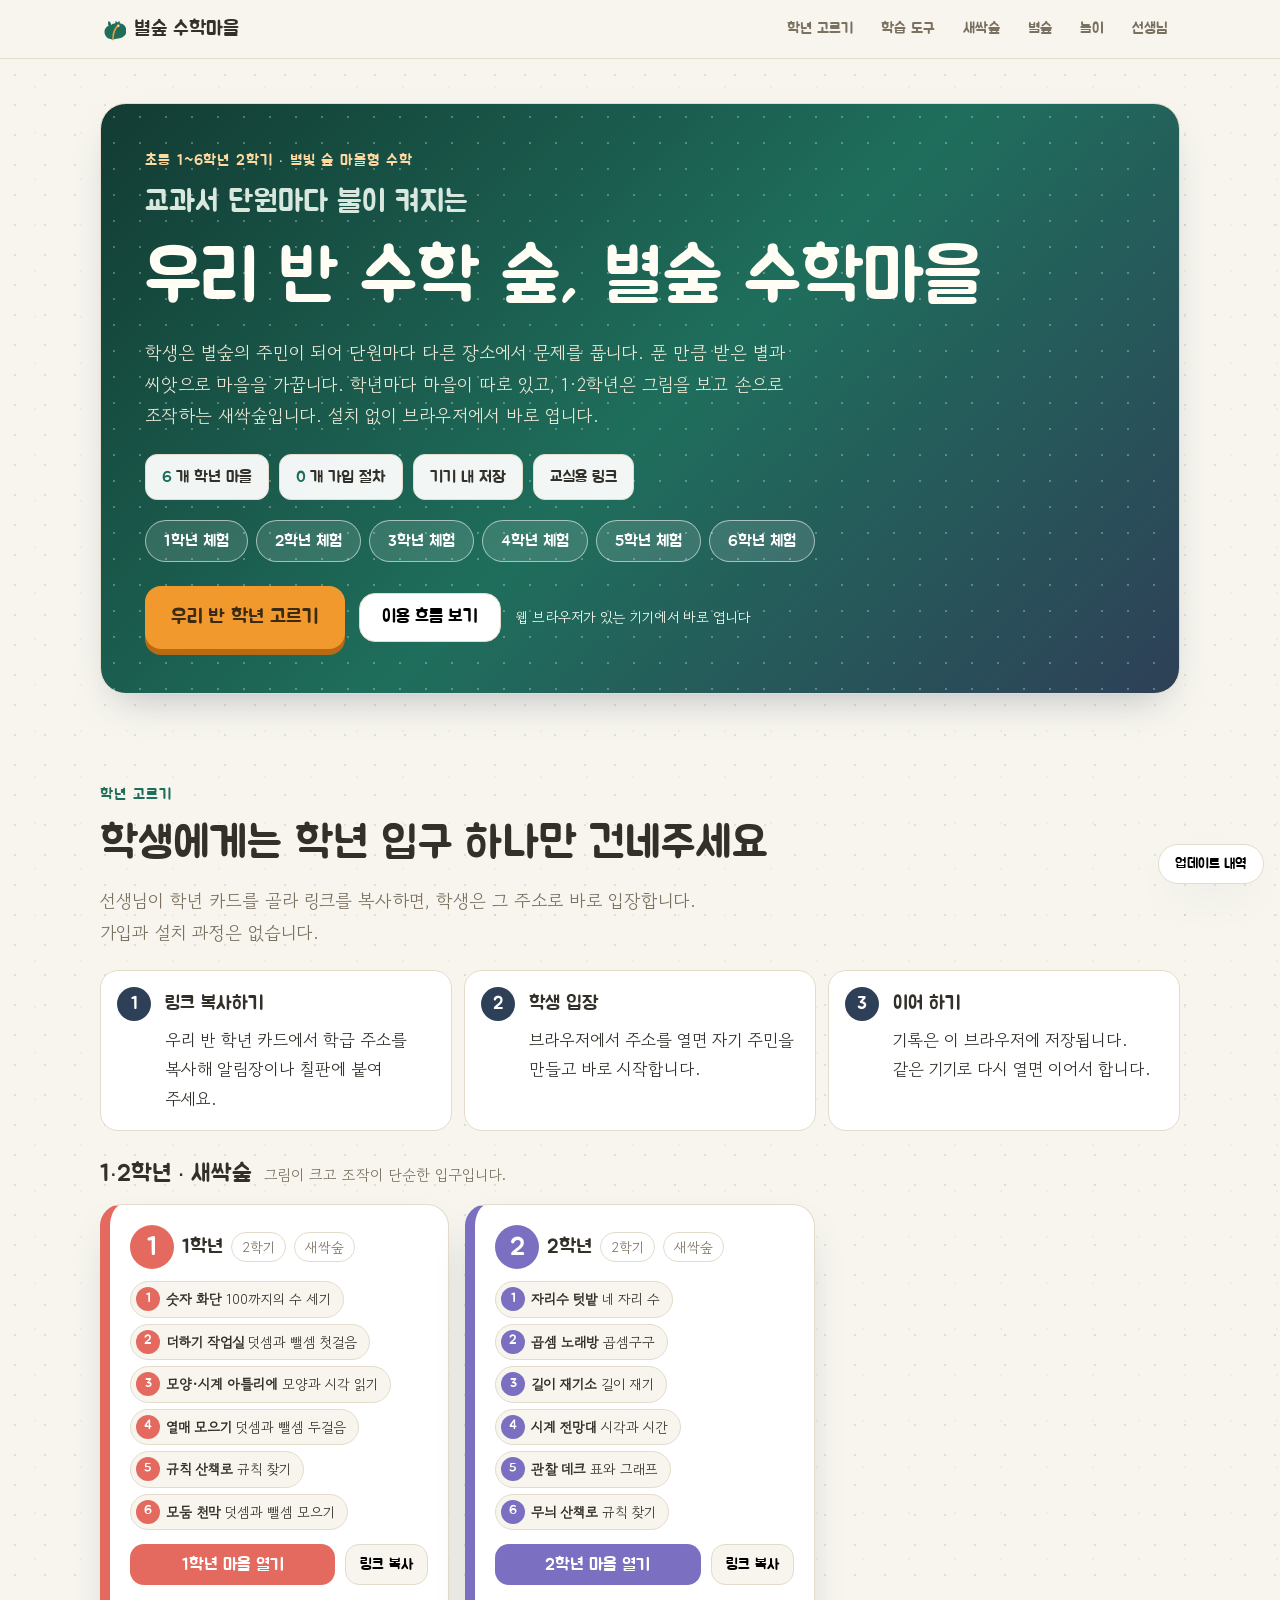
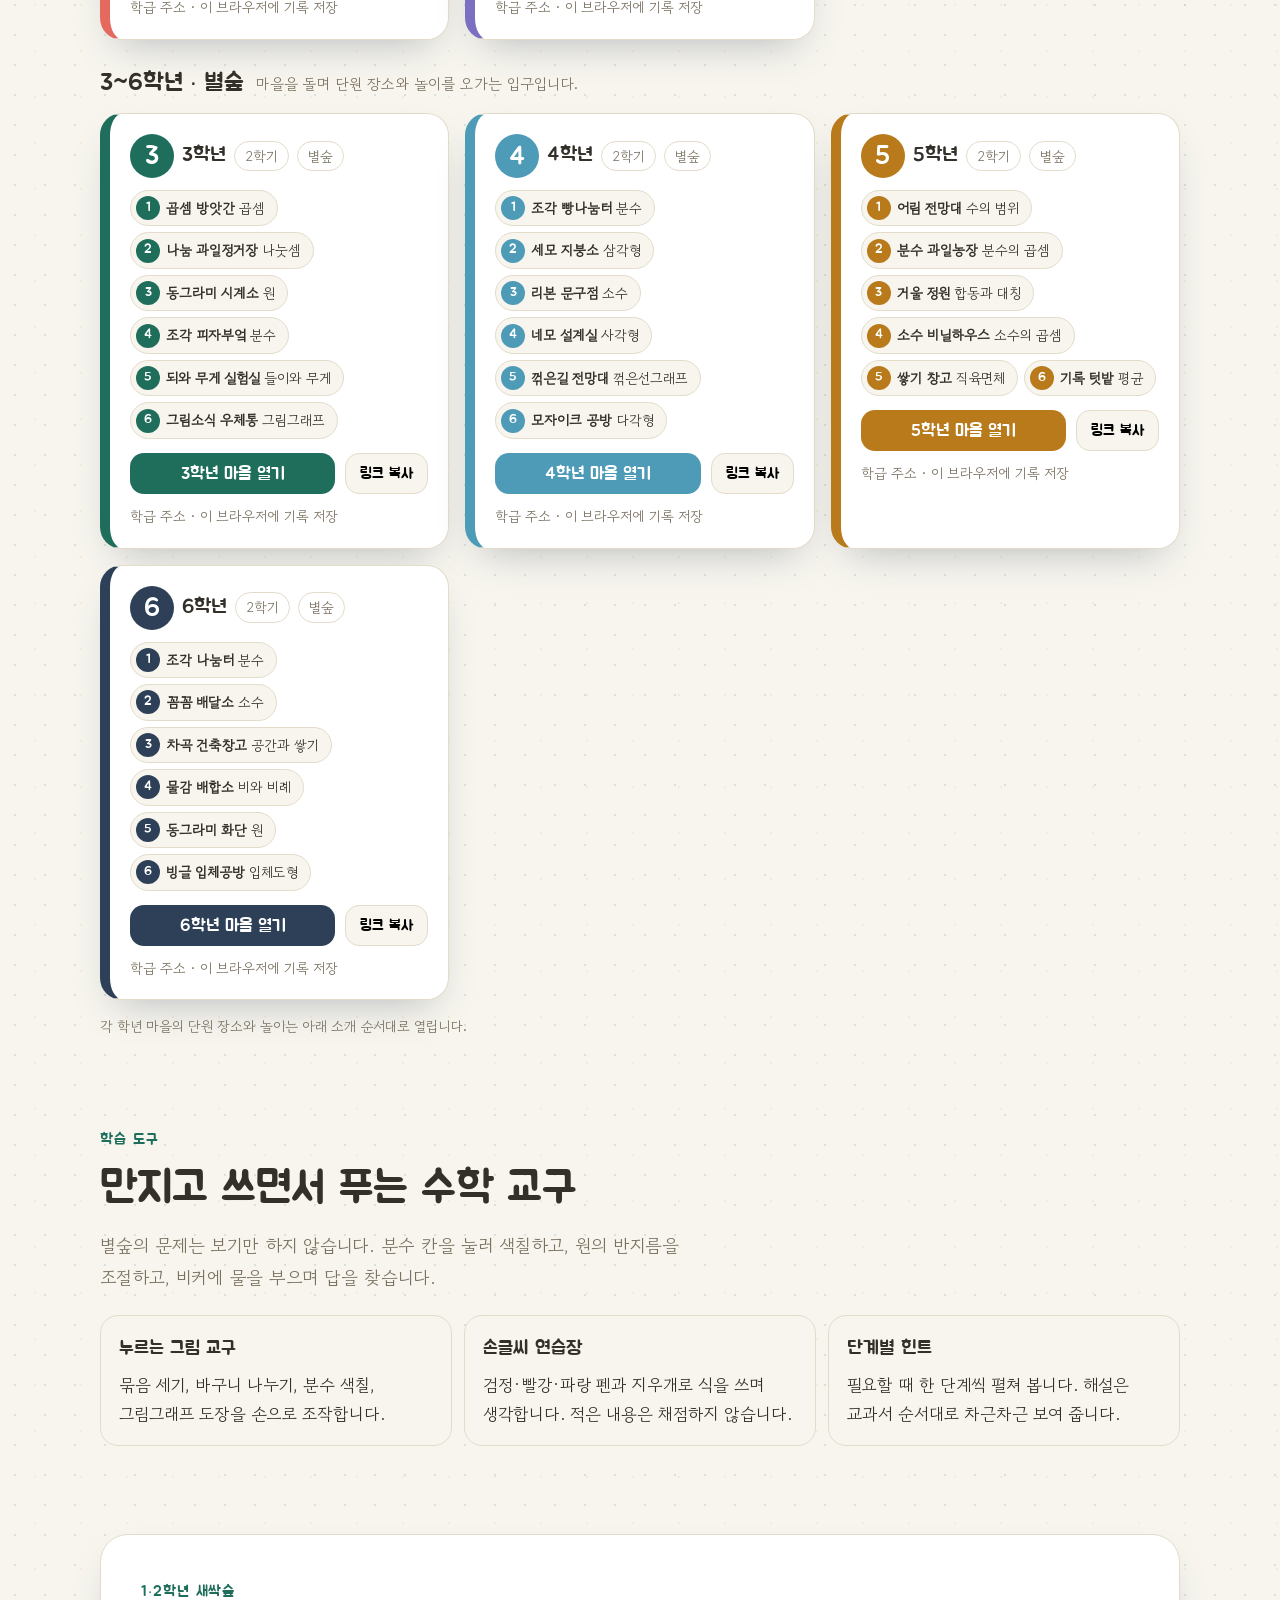
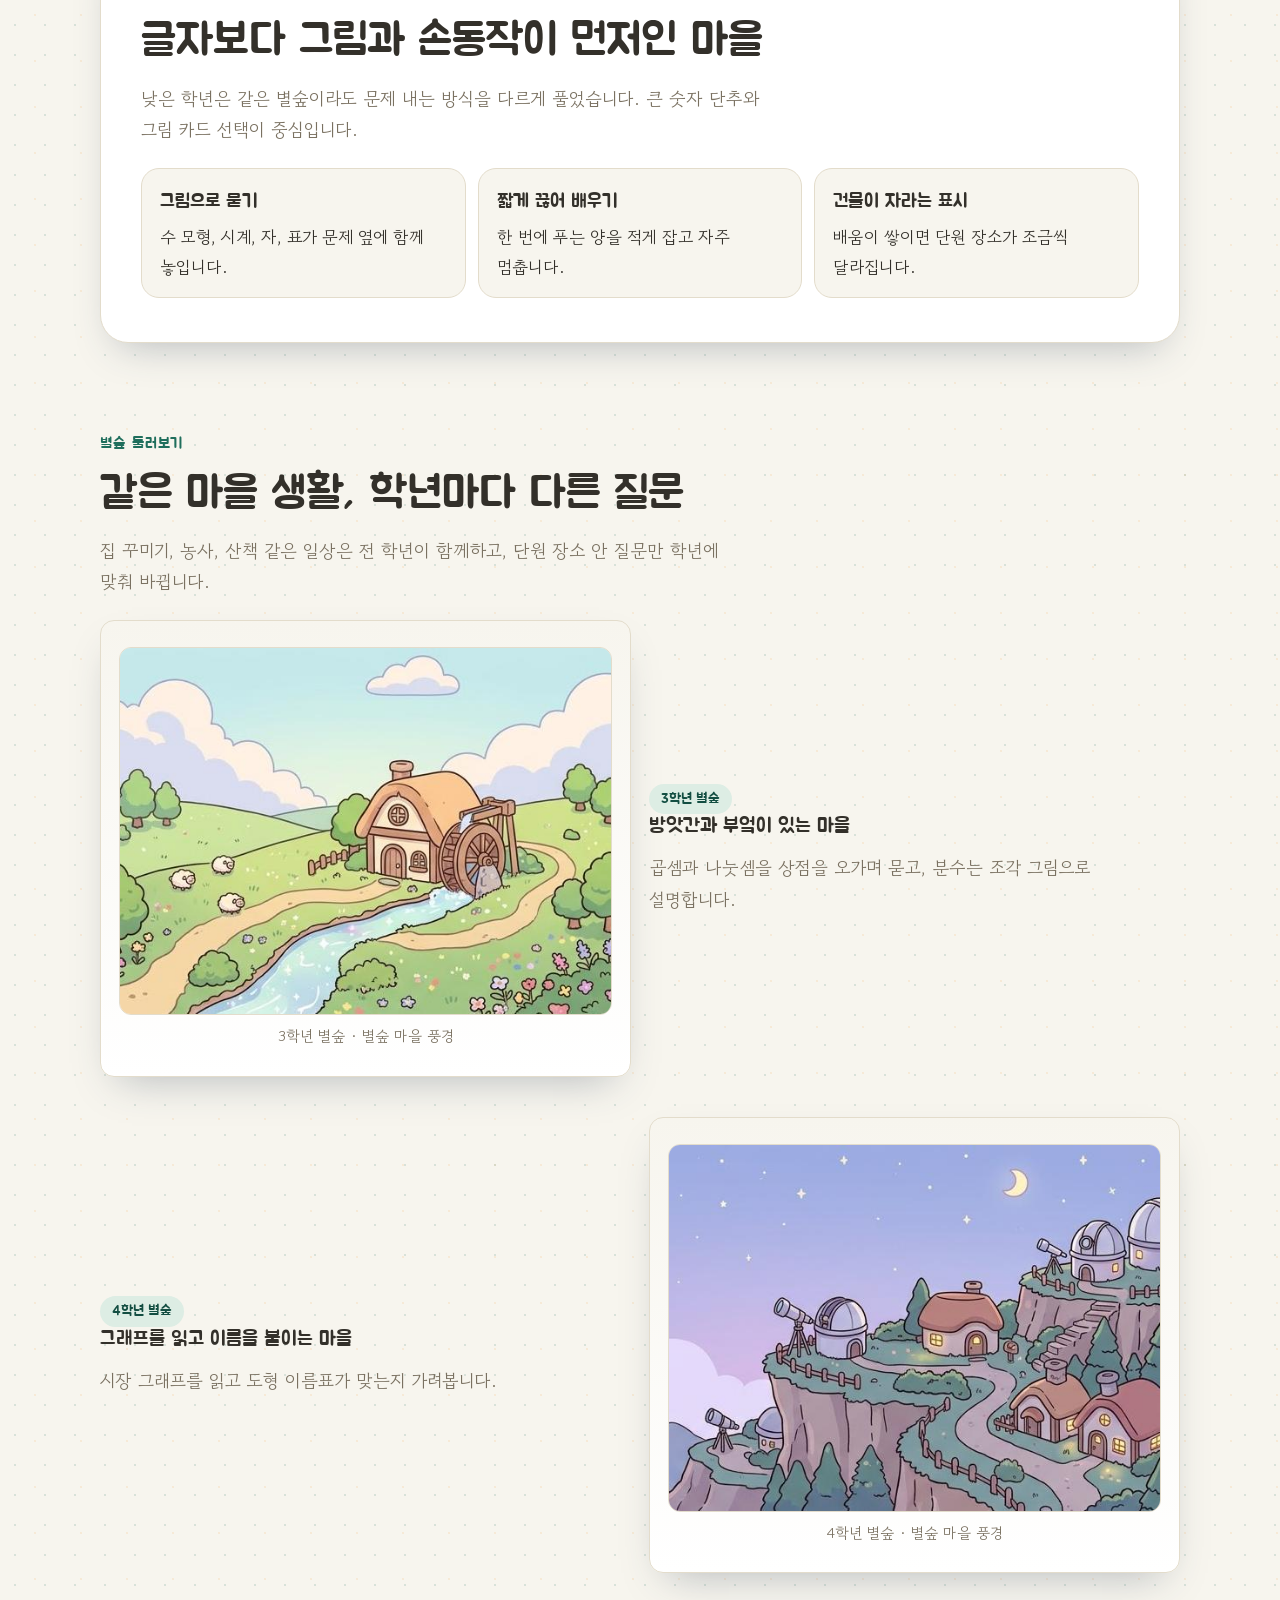
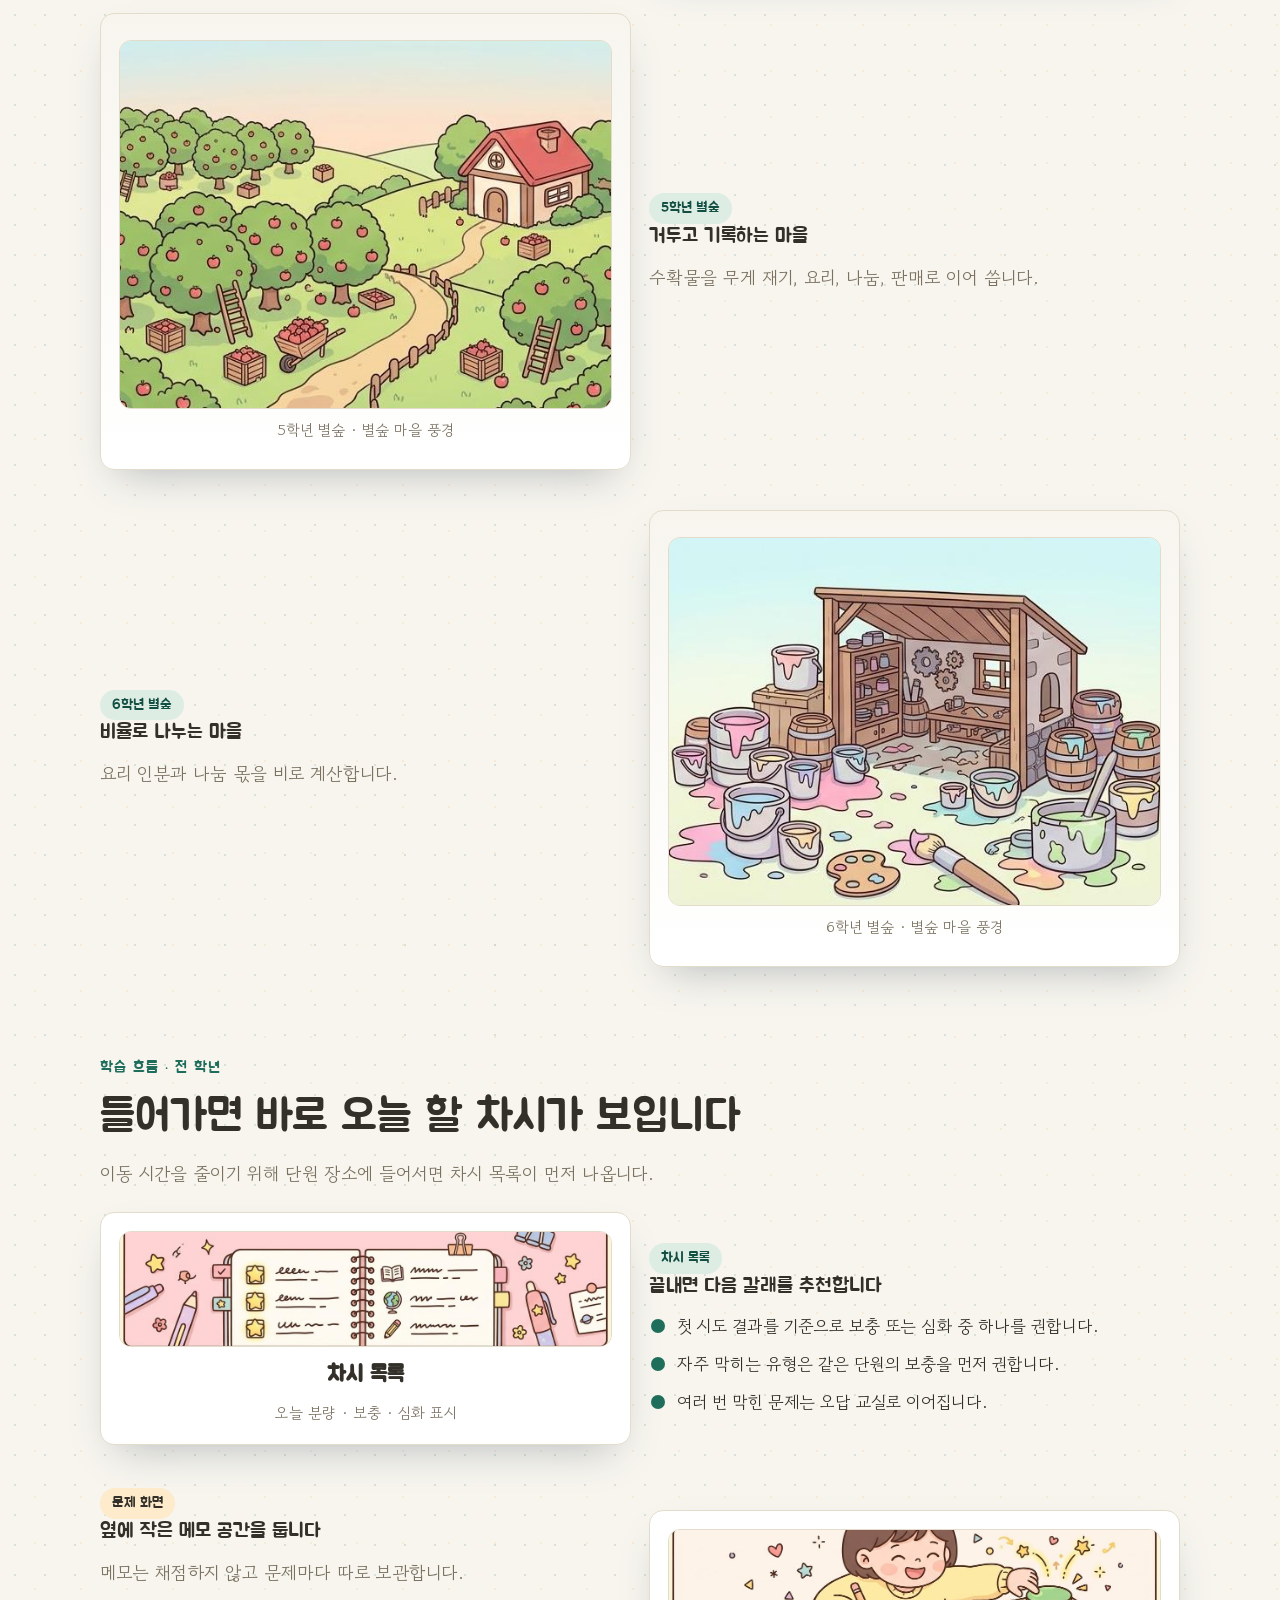
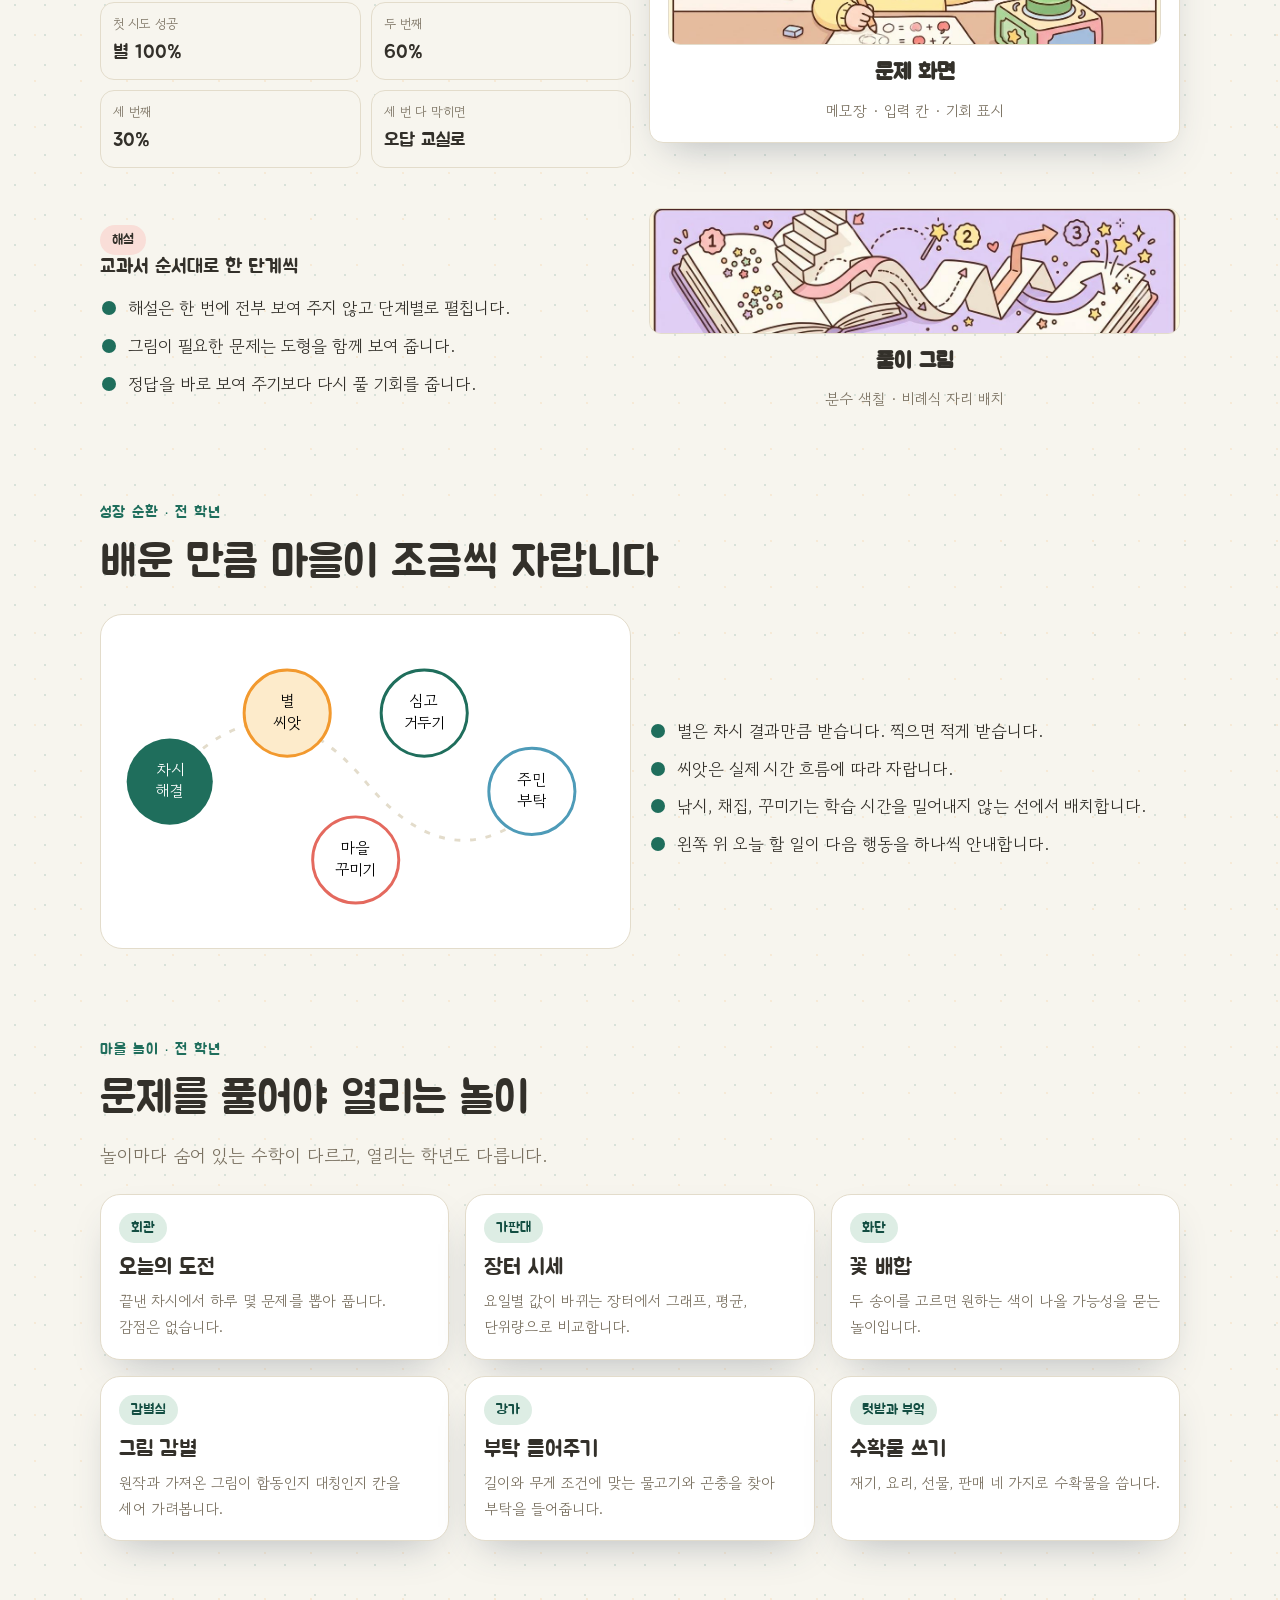
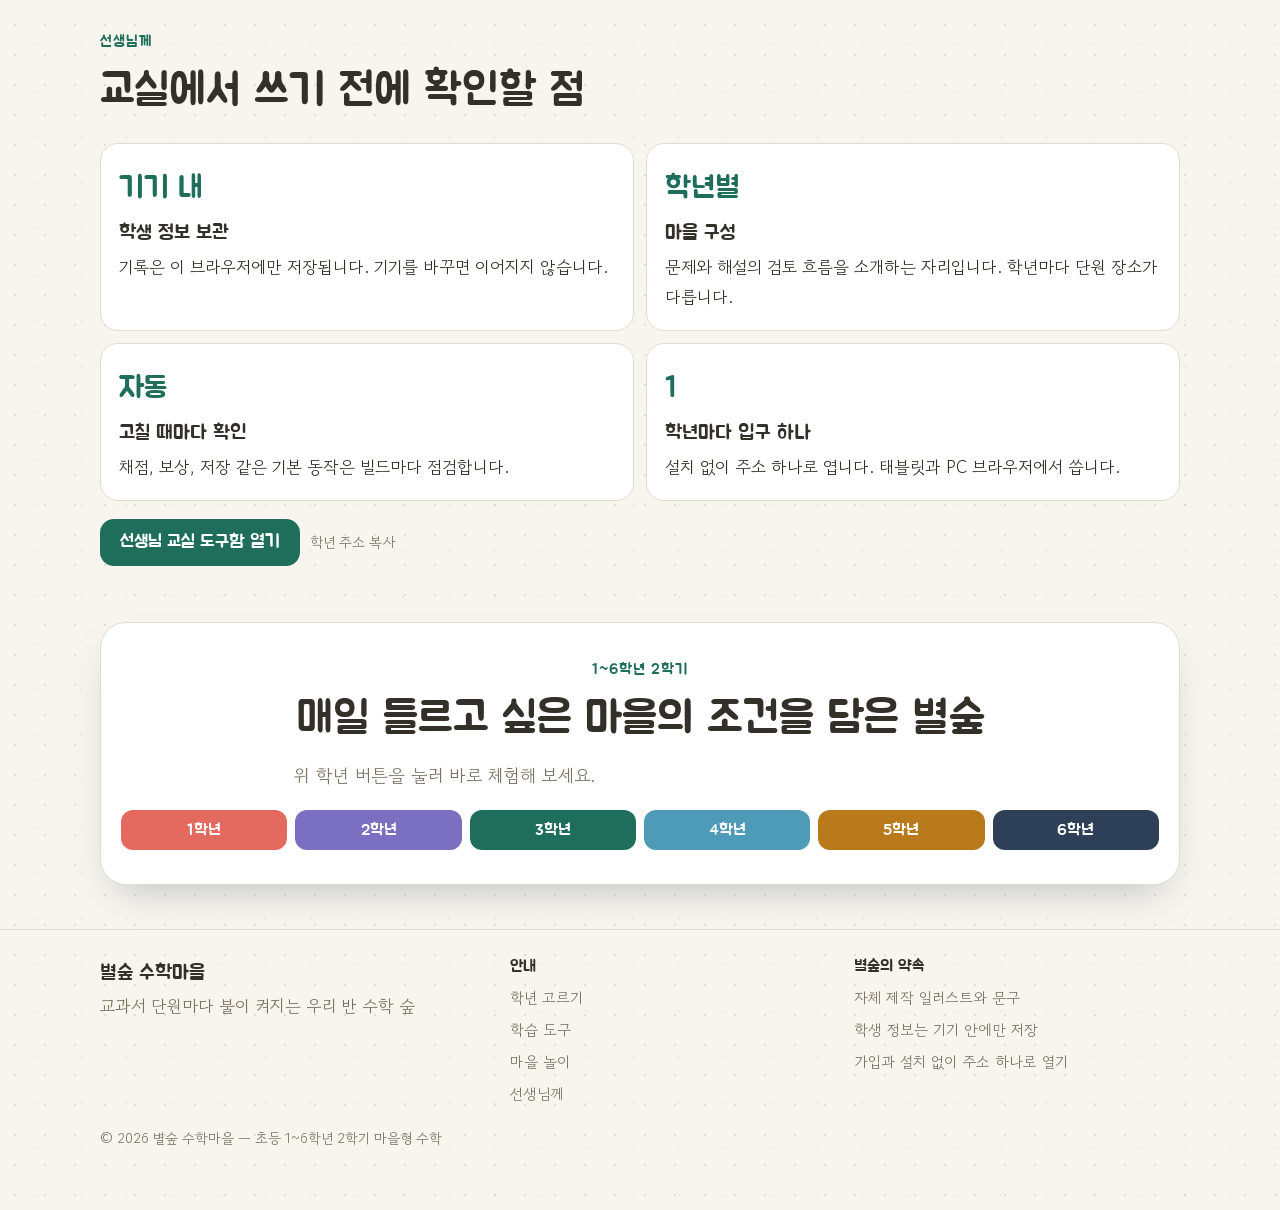
==== index.html @ 8a8d2591 "의견함 제거, 마을 산책 WASD·방향키 이동 지원" ====
<!doctype html>
<html lang="ko">
<head>
<meta charset="utf-8">
<meta name="viewport" content="width=device-width, initial-scale=1, viewport-fit=cover">
<title>별숲 수학마을 | 초등 2학기 마을형 수학</title>
<meta name="description" content="초등 1~6학년 2학기 수학을 별빛 숲 마을에서 배우는 별숲 수학마을 소개 페이지입니다. 학년별 마을 입장, 조작 교구, 별과 씨앗 성장 순환을 안내합니다.">
<link rel="preconnect" href="https://fonts.googleapis.com">
<link rel="preconnect" href="https://fonts.gstatic.com" crossorigin>
<link rel="stylesheet" href="https://fonts.googleapis.com/css2?family=Jua&family=Gowun+Dodum&display=swap">
<link rel="stylesheet" href="assets/css/styles.css">
</head>
<body>
<a class="skip" href="#grades">학년 고르기로 바로가기</a>
<header class="bar">
<div class="wrap bar-in">
<a class="logo" href="#top" aria-label="별숲 수학마을 처음으로">
<svg viewBox="0 0 32 32" aria-hidden="true"><path d="M16 29c-6.5 0-10.5-4.2-10.5-9.5 0-3.2 2-6.2 5-7.4-.8-2-1-4.2.2-6.1 2 1.2 3 3 3.1 5.2 1.2-1.2 3-2 5-2.2l.4-3.2 2.4 2.2 2.3-2.2.5 3.2c4.6.5 8.1 4.2 8.1 9.5 0 5.3-4.9 9.5-12.5 9.5z" fill="#1F6E5C"/><path d="M16 29c0-6.5 1-12 5-16" stroke="#F2992E" stroke-width="2" fill="none" stroke-linecap="round"/><circle cx="22.5" cy="12" r="1.6" fill="#FFD9A0"/></svg>
<span>별숲 수학마을</span>
</a>
<nav aria-label=".Anchor">
<a href="#grades">학년 고르기</a>
<a href="#tools">학습 도구</a>
<a href="#lower">새싹숲</a>
<a href="#towns">별숲</a>
<a href="#play">놀이</a>
<a href="#teacher">선생님</a>
</nav>
</div>
</header>
<main id="top">
<section class="hero wrap">
<div class="showcase">
<p class="eyebrow">초등 1~6학년 2학기 · 별빛 숲 마을형 수학</p>
<h1><span class="swap">교과서 단원마다 불이 켜지는</span>우리 반 수학 숲, 별숲 수학마을</h1>
<p class="lead">학생은 별숲의 주민이 되어 단원마다 다른 장소에서 문제를 풉니다. 푼 만큼 받은 별과 씨앗으로 마을을 가꿉니다. 학년마다 마을이 따로 있고, 1·2학년은 그림을 보고 손으로 조작하는 새싹숲입니다. 설치 없이 브라우저에서 바로 엽니다.</p>
<div class="facts" aria-label="요약">
<span><b>6</b>개 학년 마을</span>
<span><b>0</b>개 가입 절차</span>
<span>기기 내 저장</span>
<span>교실용 링크</span>
</div>
<div class="quickdock" id="quickDock" aria-label="학년 바로 체험"></div>
<div class="play-row">
<a class="play-btn btn-pulse" href="#grades">우리 반 학년 고르기</a>
<button class="man-btn" id="openGuide" type="button">이용 흐름 보기</button>
<small>웹 브라우저가 있는 기기에서 바로 엽니다</small>
</div>
</div>
</section>
<section id="grades" class="wrap">
<div class="head">
<p class="eyebrow">학년 고르기</p>
<h2>학생에게는 학년 입구 하나만 건네주세요</h2>
<p class="lead">선생님이 학년 카드를 골라 링크를 복사하면, 학생은 그 주소로 바로 입장합니다. 가입과 설치 과정은 없습니다.</p>
</div>
<ol class="how">
<li><b>링크 복사하기</b>우리 반 학년 카드에서 학급 주소를 복사해 알림장이나 칠판에 붙여 주세요.</li>
<li><b>학생 입장</b>브라우저에서 주소를 열면 자기 주민을 만들고 바로 시작합니다.</li>
<li><b>이어 하기</b>기록은 이 브라우저에 저장됩니다. 같은 기기로 다시 열면 이어서 합니다.</li>
</ol>
<div class="family"><h3>1·2학년 · 새싹숲</h3><p>그림이 크고 조작이 단순한 입구입니다.</p></div>
<div class="doors" id="doorsLow"></div>
<div class="family"><h3>3~6학년 · 별숲</h3><p>마을을 돌며 단원 장소와 놀이를 오가는 입구입니다.</p></div>
<div class="doors" id="doorsHigh"></div>
<p class="doors-note">각 학년 마을의 단원 장소와 놀이는 아래 소개 순서대로 열립니다.</p>
</section>
<section id="tools" class="wrap">
<div class="head">
<p class="eyebrow">학습 도구</p>
<h2>만지고 쓰면서 푸는 수학 교구</h2>
<p class="lead">별숲의 문제는 보기만 하지 않습니다. 분수 칸을 눌러 색칠하고, 원의 반지름을 조절하고, 비커에 물을 부으며 답을 찾습니다.</p>
</div>
<div class="diff">
<div><b>누르는 그림 교구</b><span>묶음 세기, 바구니 나누기, 분수 색칠, 그림그래프 도장을 손으로 조작합니다.</span></div>
<div><b>손글씨 연습장</b><span>검정·빨강·파랑 펜과 지우개로 식을 쓰며 생각합니다. 적은 내용은 채점하지 않습니다.</span></div>
<div><b>단계별 힌트</b><span>필요할 때 한 단계씩 펼쳐 봅니다. 해설은 교과서 순서대로 차근차근 보여 줍니다.</span></div>
</div>
</section>
<section id="lower" class="wrap">
<div class="lower">
<div class="head">
<p class="eyebrow">1·2학년 새싹숲</p>
<h2>글자보다 그림과 손동작이 먼저인 마을</h2>
<p class="lead">낮은 학년은 같은 별숲이라도 문제 내는 방식을 다르게 풀었습니다. 큰 숫자 단추와 그림 카드 선택이 중심입니다.</p>
</div>
<div class="diff">
<div><b>그림으로 묻기</b><span>수 모형, 시계, 자, 표가 문제 옆에 함께 놓입니다.</span></div>
<div><b>짧게 끊어 배우기</b><span>한 번에 푸는 양을 적게 잡고 자주 멈춥니다.</span></div>
<div><b>건물이 자라는 표시</b><span>배움이 쌓이면 단원 장소가 조금씩 달라집니다.</span></div>
</div>
</div>
</section>
<section id="towns" class="wrap">
<div class="head">
<p class="eyebrow">별숲 둘러보기</p>
<h2>같은 마을 생활, 학년마다 다른 질문</h2>
<p class="lead">집 꾸미기, 농사, 산책 같은 일상은 전 학년이 함께하고, 단원 장소 안 질문만 학년에 맞춰 바뀝니다.</p>
</div>
<div class="flow" id="townRows"></div>
</section>
<section id="lesson" class="wrap">
<div class="head">
<p class="eyebrow">학습 흐름 · 전 학년</p>
<h2>들어가면 바로 오늘 할 차시가 보입니다</h2>
<p class="lead">이동 시간을 줄이기 위해 단원 장소에 들어서면 차시 목록이 먼저 나옵니다.</p>
</div>
<div class="flow">
<div class="row">
<div class="media rise"><div class="shot lesson-art"><img src="assets/img/flow/lesson-list.jpg" alt="차시 목록 그림"><b>차시 목록</b><span>오늘 분량 · 보충 · 심화 표시</span></div></div>
<div class="text">
<span class="tag">차시 목록</span>
<h3>끝내면 다음 갈래를 추천합니다</h3>
<ul class="checks">
<li>첫 시도 결과를 기준으로 보충 또는 심화 중 하나를 권합니다.</li>
<li>자주 막히는 유형은 같은 단원의 보충을 먼저 권합니다.</li>
<li>여러 번 막힌 문제는 오답 교실로 이어집니다.</li>
</ul>
</div>
</div>
<div class="row flip">
<div class="shot media rise lesson-art"><img src="assets/img/flow/lesson-quiz.jpg" alt="문제 화면 그림"><b>문제 화면</b><span>메모장 · 입력 칸 · 기회 표시</span></div>
<div class="text">
<span class="tag sun">문제 화면</span>
<h3>옆에 작은 메모 공간을 둡니다</h3>
<p class="lead">메모는 채점하지 않고 문제마다 따로 보관합니다.</p>
<div class="tries" aria-label="기회 안내">
<div class="try ok"><small>첫 시도 성공</small><strong>별 100%</strong></div>
<div class="try"><small>두 번째</small><strong>60%</strong></div>
<div class="try"><small>세 번째</small><strong>30%</strong></div>
<div class="try note"><small>세 번 다 막히면</small><strong>오답 교실로</strong></div>
</div>
</div>
</div>
<div class="row">
<div class="text">
<span class="tag coral">해설</span>
<h3>교과서 순서대로 한 단계씩</h3>
<ul class="checks">
<li>해설은 한 번에 전부 보여 주지 않고 단계별로 펼칩니다.</li>
<li>그림이 필요한 문제는 도형을 함께 보여 줍니다.</li>
<li>정답을 바로 보여 주기보다 다시 풀 기회를 줍니다.</li>
</ul>
</div>
<div class="media rise lesson-art"><img src="assets/img/flow/lesson-steps.jpg" alt="단계별 풀이 그림"><b>풀이 그림</b><span>분수 색칠 · 비례식 자리 배치</span></div>
</div>
</div>
</section>
<section id="loop" class="wrap">
<div class="head">
<p class="eyebrow">성장 순환 · 전 학년</p>
<h2>배운 만큼 마을이 조금씩 자랍니다</h2>
</div>
<div class="loop">
<svg viewBox="0 0 520 320" role="img" aria-label="차시 해결에서 별과 씨앗, 심기와 수확, 주민 부탁, 마을 꾸미기로 이어지는 순환도">
<path d="M60 160 Q160 40 260 160 T460 160" fill="none" stroke="#E3DCCB" stroke-width="3" stroke-dasharray="6 10"/>
<g><circle cx="60" cy="160" r="44" fill="#1F6E5C"/><text x="60" y="154" text-anchor="middle" font-size="16" fill="#fff">차시</text><text x="60" y="176" text-anchor="middle" font-size="16" fill="#fff">해결</text></g>
<g><circle cx="180" cy="90" r="44" fill="#FDEBCB" stroke="#F2992E" stroke-width="3"/><text x="180" y="84" text-anchor="middle" font-size="16">별</text><text x="180" y="106" text-anchor="middle" font-size="16">씨앗</text></g>
<g><circle cx="320" cy="90" r="44" fill="#fff" stroke="#1F6E5C" stroke-width="3"/><text x="320" y="84" text-anchor="middle" font-size="16">심고</text><text x="320" y="106" text-anchor="middle" font-size="16">거두기</text></g>
<g><circle cx="430" cy="170" r="44" fill="#fff" stroke="#4E9BB8" stroke-width="3"/><text x="430" y="164" text-anchor="middle" font-size="16">주민</text><text x="430" y="186" text-anchor="middle" font-size="16">부탁</text></g>
<g><circle cx="250" cy="240" r="44" fill="#fff" stroke="#E4695E" stroke-width="3"/><text x="250" y="234" text-anchor="middle" font-size="16">마을</text><text x="250" y="256" text-anchor="middle" font-size="16">꾸미기</text></g>
</svg>
<div class="text">
<ul class="checks">
<li>별은 차시 결과만큼 받습니다. 찍으면 적게 받습니다.</li>
<li>씨앗은 실제 시간 흐름에 따라 자랍니다.</li>
<li>낚시, 채집, 꾸미기는 학습 시간을 밀어내지 않는 선에서 배치합니다.</li>
<li>왼쪽 위 오늘 할 일이 다음 행동을 하나씩 안내합니다.</li>
</ul>
</div>
</div>
</section>
<section id="play" class="wrap">
<div class="head">
<p class="eyebrow">마을 놀이 · 전 학년</p>
<h2>문제를 풀어야 열리는 놀이</h2>
<p class="lead">놀이마다 숨어 있는 수학이 다르고, 열리는 학년도 다릅니다.</p>
</div>
<div class="cards" id="playCards"></div>
</section>
<section id="teacher" class="wrap">
<div class="head">
<p class="eyebrow">선생님께</p>
<h2>교실에서 쓰기 전에 확인할 점</h2>
</div>
<div class="trust">
<div class="rise"><span class="num">기기 내</span><h3>학생 정보 보관</h3><p>기록은 이 브라우저에만 저장됩니다. 기기를 바꾸면 이어지지 않습니다.</p></div>
<div class="rise"><span class="num">학년별</span><h3>마을 구성</h3><p>문제와 해설의 검토 흐름을 소개하는 자리입니다. 학년마다 단원 장소가 다릅니다.</p></div>
<div class="rise"><span class="num">자동</span><h3>고칠 때마다 확인</h3><p>채점, 보상, 저장 같은 기본 동작은 빌드마다 점검합니다.</p></div>
<div class="rise"><span class="num">1</span><h3>학년마다 입구 하나</h3><p>설치 없이 주소 하나로 엽니다. 태블릿과 PC 브라우저에서 씁니다.</p></div>
</div>
<div class="row2 teacher-tools"><button class="pad-btn btn-pulse" id="openTeacherBox" type="button">선생님 교실 도구함 열기</button><small>학년 주소 복사</small></div>
<div class="closing">
<p class="eyebrow">1~6학년 2학기</p>
<h2>매일 들르고 싶은 마을의 조건을 담은 별숲</h2>
<p class="lead">위 학년 버튼을 눌러 바로 체험해 보세요.</p>
<div class="mini" id="miniGrades"></div>
</div>
</section>
</main>
<footer class="site-foot">
<div class="wrap">
<div class="cols">
<div><p class="brand">별숲 수학마을</p><p>교과서 단원마다 불이 켜지는 우리 반 수학 숲</p></div>
<div><h2>안내</h2><ul><li><a href="#grades">학년 고르기</a></li><li><a href="#tools">학습 도구</a></li><li><a href="#play">마을 놀이</a></li><li><a href="#teacher">선생님께</a></li></ul></div>
<div><h2>별숲의 약속</h2><ul><li>자체 제작 일러스트와 문구</li><li>학생 정보는 기기 안에만 저장</li><li>가입과 설치 없이 주소 하나로 열기</li></ul></div>
</div>
<p class="copy-line">© 2026 별숲 수학마을 — 초등 1~6학년 2학기 마을형 수학</p>
</div>
</footer>
<button id="historyBtn" type="button">업데이트 내역</button>
<dialog id="historyDialog" aria-label="업데이트 내역">
<h3>업데이트 내역</h3>
<div id="historyList"></div>
<button id="closeHistory" type="button">닫기</button>
</dialog>
<dialog id="guideDialog" aria-label="이용 흐름 안내">
<h3>이용 흐름</h3>
<ol>
<li>위 학년 카드에서 원하는 학년을 찾습니다.</li>
<li>마을 열기를 눌러 학년 마을 안내를 확인합니다.</li>
<li>링크 복사를 눌러 교실용 주소를 알림장에 붙입니다.</li>
<li>학년 마을 열기를 눌러 수업을 시작합니다.</li>
</ol>
<button id="closeGuide" type="button">닫기</button>
</dialog>
<dialog id="gradeDialog" aria-label="학년 마을 안내">
<h3 id="gradeTitle">학년 마을</h3>
<p id="gradeBody"></p>
<button id="closeGrade" type="button">닫기</button>
</dialog>
<dialog id="teacherDialog" aria-label="선생님 교실 도구함">
<h3>선생님 교실 도구함</h3>
<p class="lead">학년별 바로가기 주소를 복사해 알림장에 붙이세요.</p>
<div id="teacherLinks" class="tbox-links"></div>
<div class="row2"><button id="closeTeacher" type="button">닫기</button></div>
</dialog>
<div id="toast" role="status" aria-live="polite"></div>
<script src="assets/js/grades.js?v=17"></script>
<script src="assets/js/history.js?v=17"></script>
<script src="assets/js/app.js?v=17"></script>
</body>
</html>
---- assets/css/styles.css ----
:root {
  --paper: #F7F5EE;
  --grid: rgba(31, 110, 92, .10);
  --ink: #33302A;
  --ink-soft: #7A7161;
  --leaf: #1F6E5C;
  --leaf-deep: #134E42;
  --leaf-pale: #DDEDE4;
  --sun: #F2992E;
  --sun-pale: #FDEBCB;
  --coral: #E4695E;
  --sky: #4E9BB8;
  --night: #2E4057;
  --card: #FFFFFF;
  --line: #E3DCCB;
  --shadow: 0 18px 40px -18px rgba(46, 64, 87, .35);
  --display: "Jua", "Apple SD Gothic Neo", sans-serif;
  --body: "Gowun Dodum", "Apple SD Gothic Neo", sans-serif;
  color-scheme: light;
}
* { box-sizing: border-box; }
[hidden] { display: none !important; }
html { scroll-behavior: smooth; }
body {
  margin: 0; background-color: var(--paper); color: var(--ink);
  background-image: radial-gradient(rgba(31, 110, 92, .14) 1.4px, transparent 1.4px),
    radial-gradient(rgba(242, 153, 46, .12) 1.1px, transparent 1.1px);
  background-size: 30px 30px, 46px 46px;
  background-position: 0 0, 12px 18px;
  font: 17px/1.75 var(--body); word-break: keep-all; overflow-x: hidden;
}
h1, h2, h3 { font-family: var(--display); font-weight: 400; line-height: 1.3; margin: 0; }
p { margin: 0; }
a { color: inherit; }
:focus-visible { outline: 3px solid var(--sun); outline-offset: 3px; border-radius: 6px; }
.wrap { width: min(1120px, 100%); margin-inline: auto; padding-inline: 20px; }
.skip { position: absolute; left: -999px; top: 8px; background: var(--leaf); color: #fff; padding: 8px 14px; border-radius: 10px; }
.skip:focus { left: 8px; z-index: 99; }
.eyebrow { font-family: var(--display); color: var(--leaf); letter-spacing: .06em; font-size: 15px; margin: 0 0 8px; }
.lead { color: var(--ink-soft); font-size: 18px; max-width: 36em; margin-top: 12px; }
.tag { display: inline-block; font-family: var(--display); font-size: 14px; padding: 3px 12px; border-radius: 999px; background: var(--leaf-pale); color: var(--leaf-deep); }
.tag.sun { background: var(--sun-pale); color: var(--ink); }
.tag.coral { background: #F9DED8; color: var(--ink); }
.bar { position: sticky; top: 0; z-index: 20; background: rgba(247, 245, 238, .92); border-bottom: 1px solid var(--line); backdrop-filter: blur(10px); }
.bar-in { display: flex; align-items: center; gap: 18px; padding-block: 10px; }
.logo { display: flex; align-items: center; gap: 8px; font-family: var(--display); font-size: 20px; text-decoration: none; }
.logo svg { width: 26px; height: 26px; }
.bar nav { display: flex; gap: 4px; margin-left: auto; overflow-x: auto; }
.bar nav a { font-family: var(--display); font-size: 15px; text-decoration: none; padding: 6px 12px; border-radius: 999px; color: var(--ink-soft); white-space: nowrap; }
.bar nav a:hover { background: var(--leaf-pale); color: var(--leaf-deep); }
.hero { padding-block: 48px 24px; }
.showcase { border-radius: 26px; border: 1px solid var(--line); background: linear-gradient(135deg, #123B33 0%, #1F6E5C 52%, #2E4057 100%); color: #FFFDF4; box-shadow: var(--shadow); overflow: hidden; padding: clamp(24px, 4vw, 44px); position: relative; }
.showcase::after { content: ""; position: absolute; inset: 0; background-image: radial-gradient(rgba(255, 255, 255, .28) 1.3px, transparent 1.3px); background-size: 26px 26px; pointer-events: none; }
.showcase > * { position: relative; z-index: 1; }
.showcase .eyebrow { color: #FFD9A0; }
.showcase h1 { font-size: clamp(38px, 6vw, 72px); }
.showcase h1 .swap { display: block; font-size: .42em; color: #D8E8DF; margin-bottom: 10px; }
.showcase .lead { color: #EDE7D6; }
.quickdock { display: flex; gap: 8px; flex-wrap: wrap; margin-top: 20px; }
.quickdock button { font-family: var(--display); font-size: 16px; border-radius: 999px; padding: 10px 18px; border: 1px solid rgba(255, 255, 255, .55); background: rgba(255, 255, 255, .12); color: #fff; cursor: pointer; }
.quickdock button:hover { background: rgba(255, 255, 255, .24); }
.facts { display: flex; flex-wrap: wrap; gap: 10px; margin-top: 22px; }
.facts span { font-family: var(--display); font-size: 16px; padding: 8px 16px; border-radius: 12px; background: rgba(255, 255, 255, .94); border: 1px solid var(--line); color: var(--ink); }
.facts b { color: var(--leaf); font-weight: 400; margin-right: 4px; }
.play-row { display: flex; flex-wrap: wrap; align-items: center; gap: 14px; margin-top: 24px; }
.play-btn { display: inline-flex; align-items: center; gap: 10px; font-family: var(--display); font-size: 20px; text-decoration: none; padding: 14px 26px; border-radius: 16px; background: var(--sun); color: #3A2A12; box-shadow: 0 6px 0 #B86A14; }
.man-btn { font-family: var(--display); font-size: 18px; padding: 12px 22px; border-radius: 16px; border: 1px solid var(--line); background: var(--card); cursor: pointer; }
.hero-art { border-radius: 22px; border: 1px solid var(--line); background: var(--card); box-shadow: var(--shadow); overflow: hidden; padding: 12px; }
.hero-art svg { width: 100%; height: auto; display: block; border-radius: 14px; }
#heroImg { width: 100%; height: auto; display: block; border-radius: 14px; }
.art-note { font-size: 14px; color: var(--ink-soft); margin: 8px 4px 2px; }
section.wrap { padding-block: 44px; }
.head { max-width: 720px; margin-bottom: 22px; }
.head h2 { font-size: clamp(28px, 4vw, 44px); }
.how { display: grid; gap: 12px; grid-template-columns: 1fr; padding: 0; list-style: none; margin: 18px 0 8px; counter-reset: step; }
@media (min-width: 760px) { .how { grid-template-columns: repeat(3, 1fr); } }
.how li { background: var(--card); border: 1px solid var(--line); border-radius: 18px; padding: 16px 18px 16px 64px; position: relative; }
.how li::before { counter-increment: step; content: counter(step); position: absolute; left: 16px; top: 16px; width: 34px; height: 34px; border-radius: 50%; background: var(--night); color: #fff; display: grid; place-items: center; font-family: var(--display); font-size: 18px; }
.how b { font-family: var(--display); font-weight: 400; font-size: 19px; display: block; margin-bottom: 4px; }
.family { display: flex; align-items: baseline; gap: 12px; flex-wrap: wrap; margin: 28px 0 14px; }
.family h3 { font-size: 24px; }
.family p { color: var(--ink-soft); font-size: 15px; margin: 0; }
.doors { display: grid; gap: 16px; grid-template-columns: 1fr; }
@media (min-width: 760px) { .doors { grid-template-columns: 1fr 1fr; } }
@media (min-width: 1080px) { .doors { grid-template-columns: 1fr 1fr 1fr; } }
.door { background: var(--card); border: 1px solid var(--line); border-radius: 22px; padding: 20px 20px 18px 20px; box-shadow: var(--shadow); border-left: 10px solid var(--g, var(--leaf)); }
.g1 { --g: #E4695E; } .g2 { --g: #7A6FC0; } .g3 { --g: #1F6E5C; }
.g4 { --g: #4E9BB8; } .g5 { --g: #B87A1B; } .g6 { --g: #2E4057; }
.door-top { display: flex; align-items: center; gap: 8px; flex-wrap: wrap; margin-bottom: 12px; }
.grade { font-family: var(--display); font-size: 20px; display: inline-flex; align-items: center; gap: 8px; }
.grade b { font-size: 26px; font-weight: 400; width: 44px; height: 44px; border-radius: 50%; background: var(--g, var(--leaf)); color: #fff; display: grid; place-items: center; }
.sem, .count { font-size: 14px; color: var(--ink-soft); border: 1px solid var(--line); padding: 2px 10px; border-radius: 999px; }
.places { list-style: none; margin: 0 0 14px; padding: 0; display: flex; flex-wrap: wrap; gap: 6px; }
.places li { display: inline-flex; gap: 6px; align-items: center; background: var(--paper); border: 1px solid var(--line); border-radius: 999px; padding: 5px 12px 5px 5px; font-size: 14px; }
.places i { font-style: normal; font-family: var(--display); width: 24px; height: 24px; border-radius: 50%; background: var(--g, var(--leaf)); color: #fff; display: grid; place-items: center; flex-shrink: 0; font-size: 13px; }
.door-actions { display: flex; gap: 10px; }
.go { flex: 1; display: inline-flex; justify-content: center; align-items: center; gap: 6px; font-family: var(--display); font-size: 17px; text-decoration: none; background: var(--g, var(--leaf)); color: #fff; border-radius: 14px; padding: 10px 12px; border: none; cursor: pointer; }
.copy-link { font-family: var(--display); font-size: 15px; padding: 0 14px; border-radius: 14px; border: 1px solid var(--line); background: var(--paper); cursor: pointer; white-space: nowrap; }
.man-link { display: inline-block; margin-top: 10px; font-size: 14px; color: var(--ink-soft); }
.doors-note { color: var(--ink-soft); font-size: 14px; margin-top: 14px; }
.lower { border-radius: 28px; padding: 32px 24px; background: #fff; border: 1px solid var(--line); box-shadow: var(--shadow); }
@media (min-width: 900px) { .lower { padding: 44px 40px; } }
.diff { display: grid; gap: 12px; grid-template-columns: 1fr; margin-top: 18px; }
@media (min-width: 760px) { .diff { grid-template-columns: repeat(3, 1fr); } }
.diff div { background: var(--paper); border: 1px solid var(--line); border-radius: 18px; padding: 16px 18px; }
.diff b { font-family: var(--display); font-weight: 400; font-size: 19px; display: block; margin-bottom: 4px; }
.flow { display: grid; gap: 40px; margin-top: 10px; }
.row { display: grid; gap: 18px; grid-template-columns: 1fr; align-items: center; }
@media (min-width: 900px) { .row { grid-template-columns: 1fr 1fr; } .row.flip .media { order: 2; } }
.shot { border-radius: 14px; border: 1px solid var(--line); box-shadow: var(--shadow); background: var(--card); overflow: hidden; padding: 18px; }
.town-art { font-family: var(--display); font-size: 22px; padding: 26px 18px; text-align: center; background: linear-gradient(180deg, var(--paper), var(--card)); }
.town-art span { display: block; font-family: var(--body); font-size: 15px; color: var(--ink-soft); margin-top: 6px; }
.town-art img, .lesson-art img { width: 100%; height: auto; display: block; border-radius: 12px; border: 1px solid var(--line); margin-bottom: 8px; }
.checks { list-style: none; margin: 12px 0 0; padding: 0; display: grid; gap: 8px; }
.checks li { padding-left: 28px; position: relative; }
.checks li::before { content: ""; position: absolute; left: 2px; top: 8px; width: 14px; height: 14px; border-radius: 50%; background: var(--leaf); }
.lesson-art { text-align: center; font-family: var(--display); font-size: 22px; }
.lesson-art span { display: block; font-family: var(--body); font-size: 15px; color: var(--ink-soft); margin-top: 6px; }
.tries { display: grid; gap: 10px; grid-template-columns: 1fr 1fr; margin-top: 14px; }
.try { background: var(--paper); border: 1px solid var(--line); border-radius: 14px; padding: 10px 12px; }
.try small { display: block; color: var(--ink-soft); font-size: 13px; }
.try strong { font-family: var(--display); font-weight: 400; font-size: 19px; }
.loop { display: grid; gap: 18px; grid-template-columns: 1fr; align-items: center; }
@media (min-width: 900px) { .loop { grid-template-columns: 1fr 1fr; } }
.loop svg { width: 100%; height: auto; background: var(--card); border: 1px solid var(--line); border-radius: 22px; padding: 10px; }
.cards { display: grid; gap: 16px; grid-template-columns: 1fr; }
@media (min-width: 760px) { .cards { grid-template-columns: 1fr 1fr; } }
@media (min-width: 1080px) { .cards { grid-template-columns: 1fr 1fr 1fr; } }
.card { background: var(--card); border: 1px solid var(--line); border-radius: 20px; padding: 18px; box-shadow: var(--shadow); }
.card h3 { font-size: 22px; margin: 10px 0 6px; }
.card p { color: var(--ink-soft); font-size: 15px; }
.card .meta { display: flex; gap: 8px; align-items: center; flex-wrap: wrap; }
.g-chips { display: inline-flex; gap: 4px; }
.g-chips span { width: 26px; height: 26px; border-radius: 50%; display: grid; place-items: center; color: #fff; font-family: var(--display); font-size: 14px; }
.trust { display: grid; gap: 12px; grid-template-columns: 1fr; }
@media (min-width: 760px) { .trust { grid-template-columns: 1fr 1fr; } }
.trust > div { background: var(--card); border: 1px solid var(--line); border-radius: 18px; padding: 18px; }
.trust .num { font-family: var(--display); font-size: 30px; color: var(--leaf); }
.trust h3 { font-size: 20px; margin: 6px 0; }
.closing { text-align: center; margin-top: 56px; background: var(--card); border: 1px solid var(--line); border-radius: 26px; padding: 34px 20px; box-shadow: var(--shadow); }
.closing h2 { font-size: clamp(28px, 4vw, 44px); }
.mini { display: flex; gap: 8px; flex-wrap: wrap; justify-content: center; margin-top: 18px; }
.mini button { font-family: var(--display); font-size: 16px; border: none; border-radius: 12px; padding: 10px 16px; background: var(--g, var(--leaf)); color: #fff; cursor: pointer; }
.pad-btn { font-family: var(--display); font-size: 18px; padding: 12px 20px; border-radius: 14px; background: var(--leaf); color: #fff; border: none; cursor: pointer; }
.row2 { display: flex; gap: 10px; margin-top: 12px; flex-wrap: wrap; align-items: center; }
.mail { font-family: monospace; background: var(--paper); border: 1px solid var(--line); border-radius: 10px; padding: 8px 12px; }
.copy { font-family: var(--display); padding: 8px 14px; border-radius: 10px; border: 1px solid var(--line); background: var(--paper); cursor: pointer; }
.site-foot { border-top: 1px solid var(--line); padding-block: 26px 60px; color: var(--ink-soft); }
.site-foot .cols { display: grid; gap: 18px; grid-template-columns: 1fr; }
@media (min-width: 760px) { .site-foot .cols { grid-template-columns: 1.2fr 1fr 1fr; } }
.brand { font-family: var(--display); color: var(--ink); font-size: 20px; }
.site-foot h2 { font-size: 16px; margin-bottom: 8px; color: var(--ink); }
.site-foot ul { list-style: none; margin: 0; padding: 0; display: grid; gap: 6px; font-size: 15px; }
.site-foot a { text-decoration: none; }
.copy-line { margin-top: 18px; font-size: 14px; }
#historyBtn { position: fixed; right: 16px; bottom: 16px; z-index: 40; font-family: var(--display); font-size: 14px; padding: 10px 16px; border-radius: 999px; border: 1px solid var(--line); background: var(--card); box-shadow: var(--shadow); cursor: pointer; }
dialog { border: 1px solid var(--line); border-radius: 18px; padding: 22px; max-width: min(540px, 94vw); }
dialog::backdrop { background: rgba(46, 64, 87, .40); }
dialog h3 { font-size: 22px; margin-bottom: 10px; }
dialog button { font-family: var(--display); margin-top: 12px; padding: 10px 18px; border-radius: 12px; border: 1px solid var(--line); background: var(--paper); cursor: pointer; }
.trial-card { margin-top: 14px; border: 1px solid var(--line); border-radius: 16px; padding: 14px; background: var(--paper); display: grid; gap: 10px; }
.trial-top { display: flex; justify-content: space-between; align-items: center; gap: 8px; }
.trial-svg svg { display: block; width: 100%; height: auto; border-radius: 12px; background: #fff; border: 1px solid var(--line); }
.trial-q { font-family: var(--display); font-size: 19px; line-height: 1.4; }
.trial-choices { display: grid; grid-template-columns: repeat(3, 1fr); gap: 8px; }
.trial-choice { margin-top: 0; font-size: 18px; padding: 12px 10px; border-radius: 14px; background: var(--card); border: 2px solid var(--leaf); color: var(--ink); }
.trial-choices.low-mode .trial-choice { font-size: 22px; padding: 16px 10px; background: var(--sun-pale); border-color: var(--sun); }
.trial-fb { font-size: 15px; color: var(--leaf-deep); min-height: 24px; }
.trial-next { margin-top: 4px; padding: 6px 12px; font-size: 14px; background: var(--leaf); color: #fff; border: none; }
.teacher-tools { margin-top: 18px; align-items: center; }
.teacher-tools small { color: var(--ink-soft); }
#teacherDialog { max-width: min(620px, 94vw); }
.tbox-links { display: grid; gap: 8px; margin: 10px 0 18px; }
.tbox-row { display: flex; gap: 8px; align-items: center; flex-wrap: wrap; border: 1px solid var(--line); border-radius: 12px; padding: 8px 10px; background: var(--paper); }
.tbox-row b { font-family: var(--display); font-weight: 400; min-width: 96px; }
.tbox-row .mail { flex: 1; font-size: 12px; overflow-wrap: anywhere; }
.tbox-row .copy { margin-top: 0; }
#historyList { display: grid; gap: 10px; font-size: 15px; }
#historyList div { border: 1px solid var(--line); border-radius: 12px; padding: 10px 12px; background: var(--paper); }
#toast { position: fixed; left: 50%; bottom: 24px; transform: translateX(-50%); background: var(--ink); color: #fff; font-family: var(--display); padding: 10px 18px; border-radius: 999px; opacity: 0; pointer-events: none; transition: opacity .25s; z-index: 60; }
#toast.show { opacity: 1; }
.rise { opacity: 0; transform: translateY(14px); transition: opacity .5s, transform .5s; }
.rise.in { opacity: 1; transform: none; }
@keyframes btnPulse {
  0%, 100% { box-shadow: 0 6px 0 rgba(0, 0, 0, .18), 0 0 0 0 rgba(242, 153, 46, .55); }
  50% { box-shadow: 0 6px 0 rgba(0, 0, 0, .18), 0 0 0 14px rgba(242, 153, 46, 0); }
}
.btn-pulse { animation: btnPulse 1.8s ease-in-out infinite; }
.gi-pulse { animation: btnPulse 1.8s ease-in-out infinite; }
@media (prefers-reduced-motion: reduce) {
  .btn-pulse { animation: none; }
  .gi-pulse { animation: none; }
  html { scroll-behavior: auto; }
  .rise { opacity: 1; transform: none; }
}
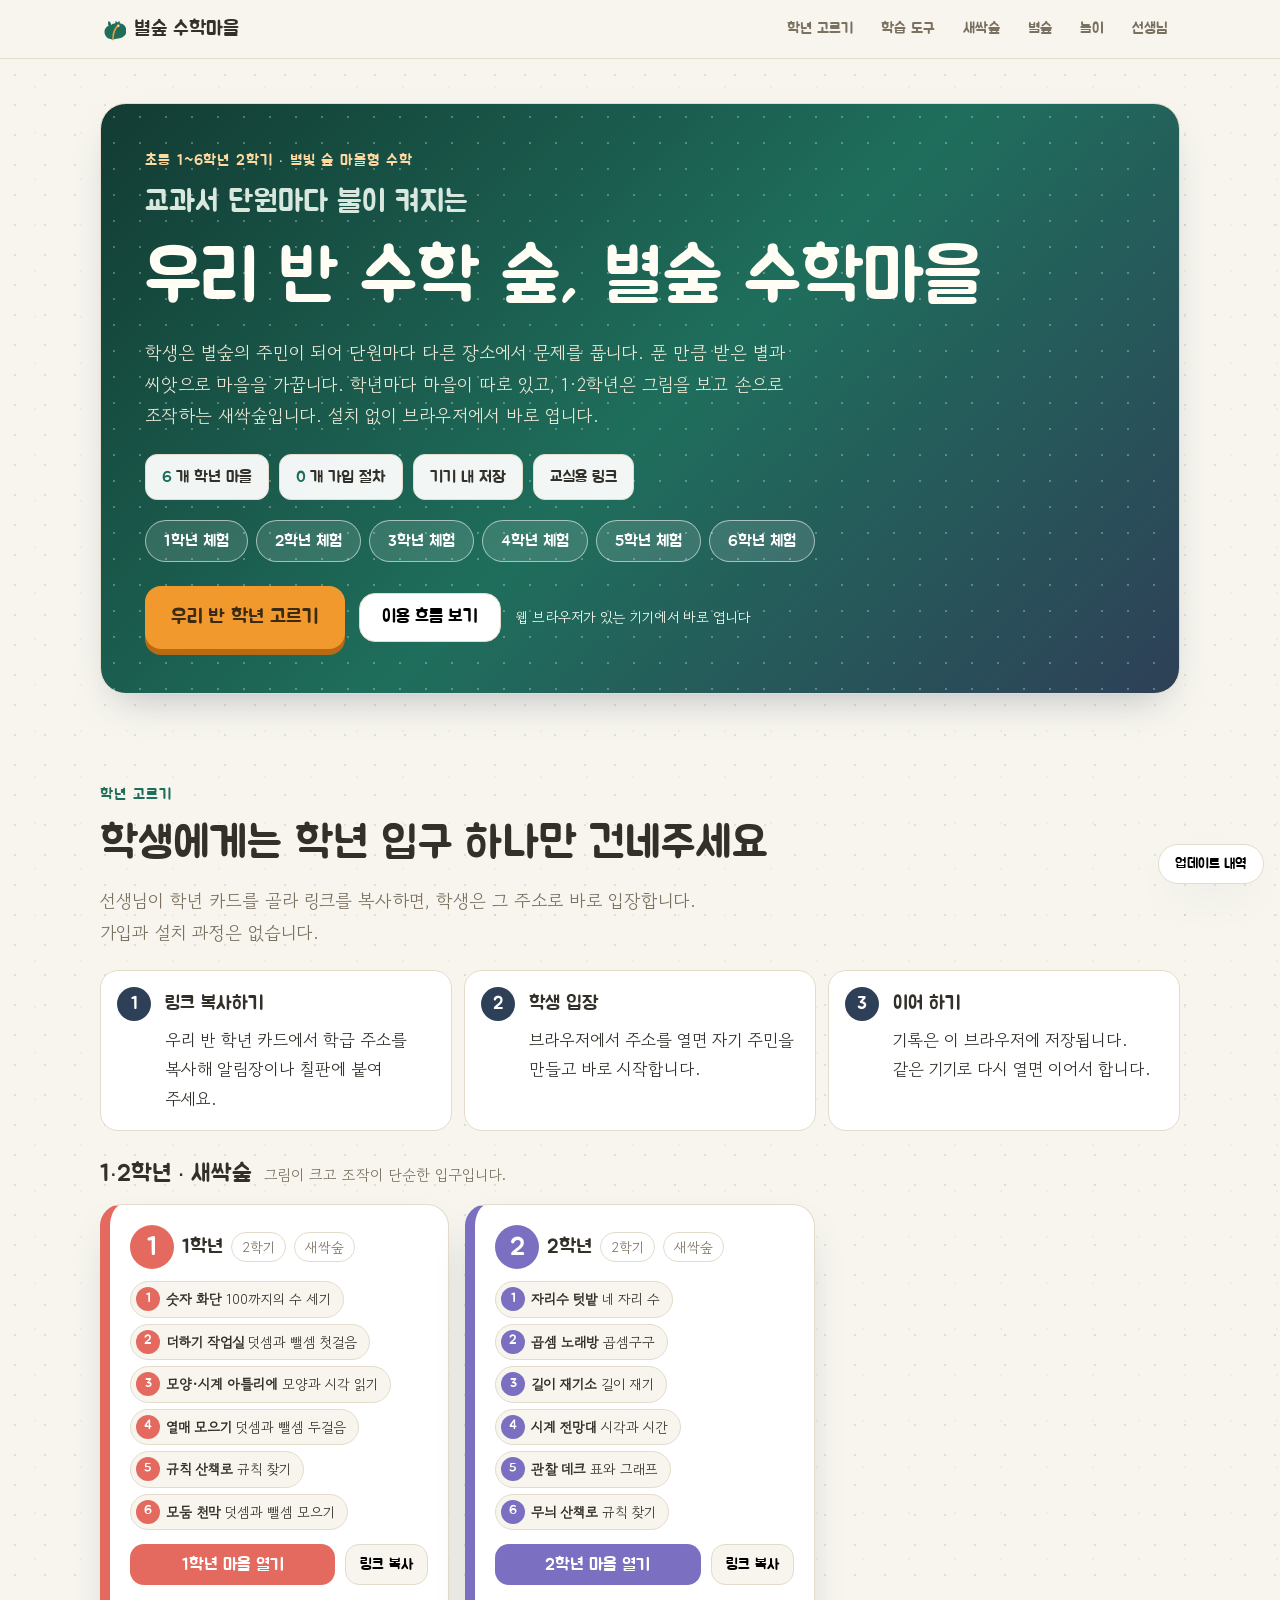
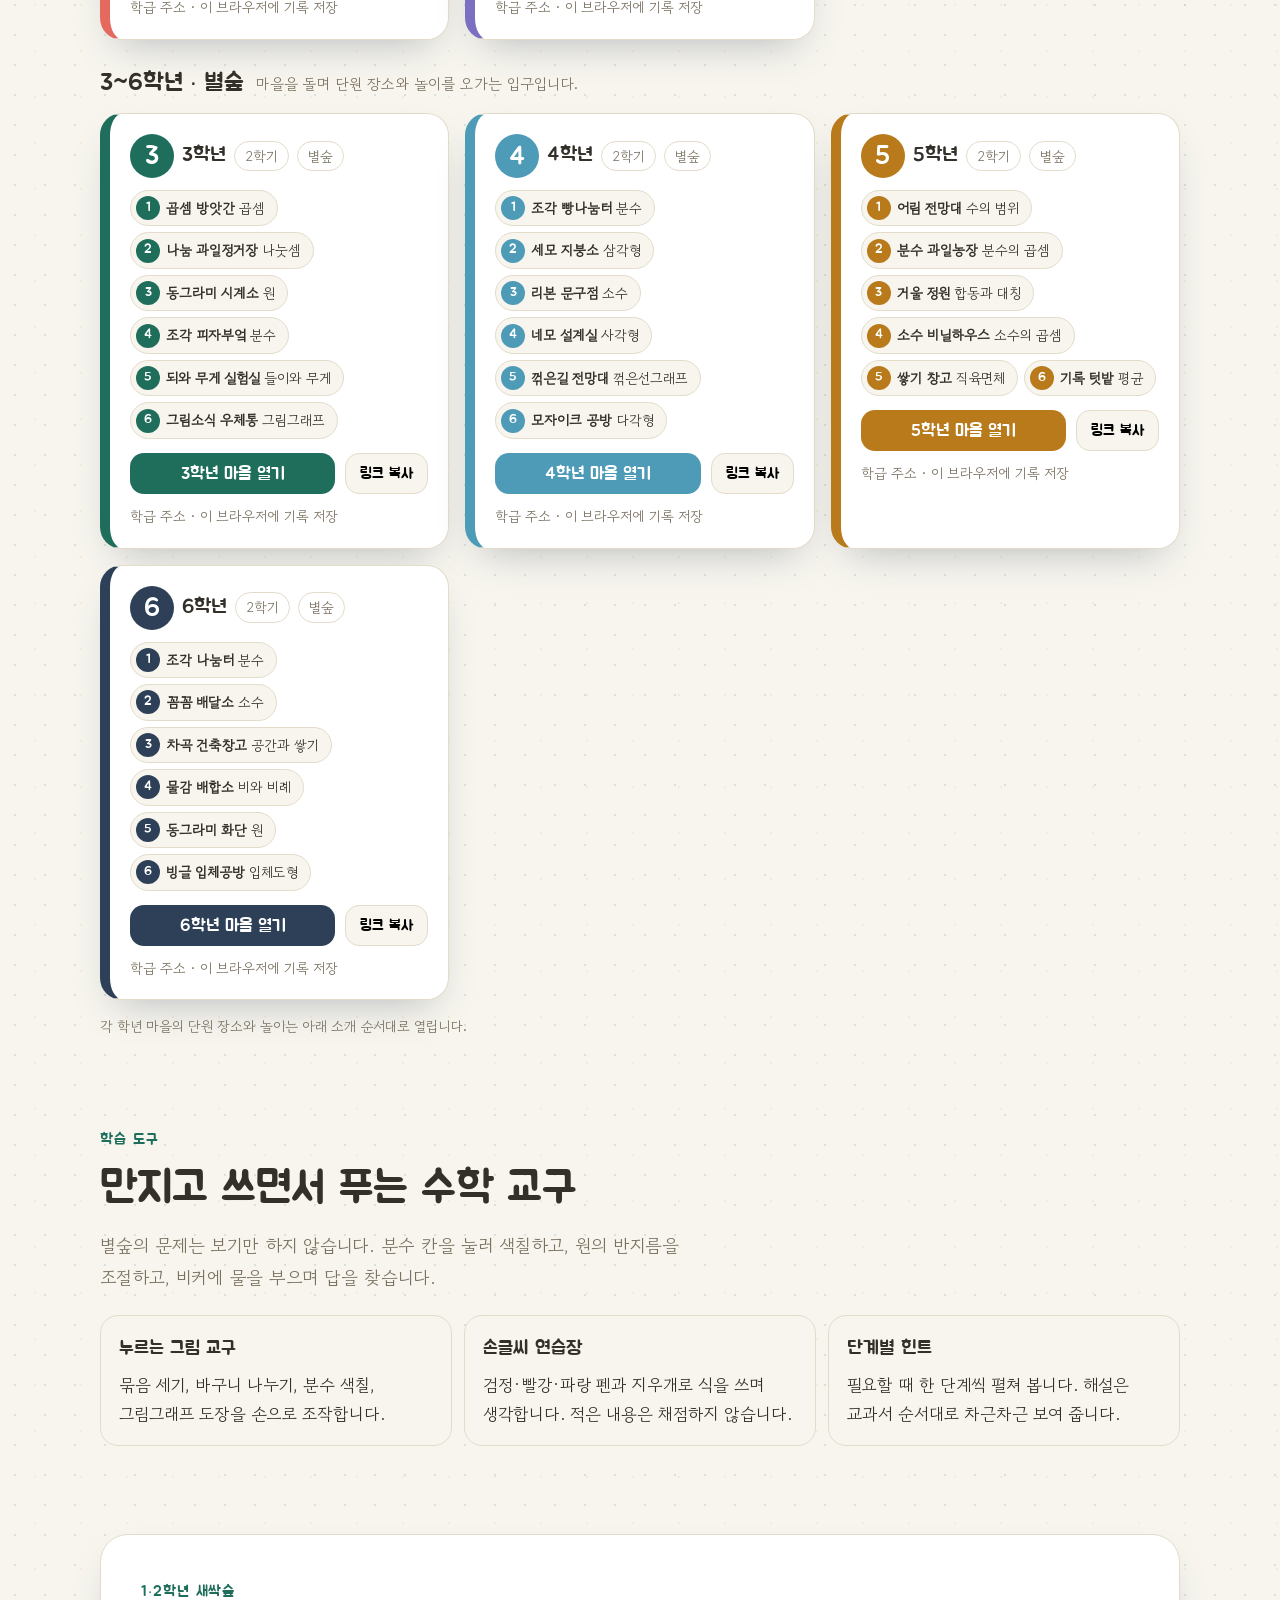
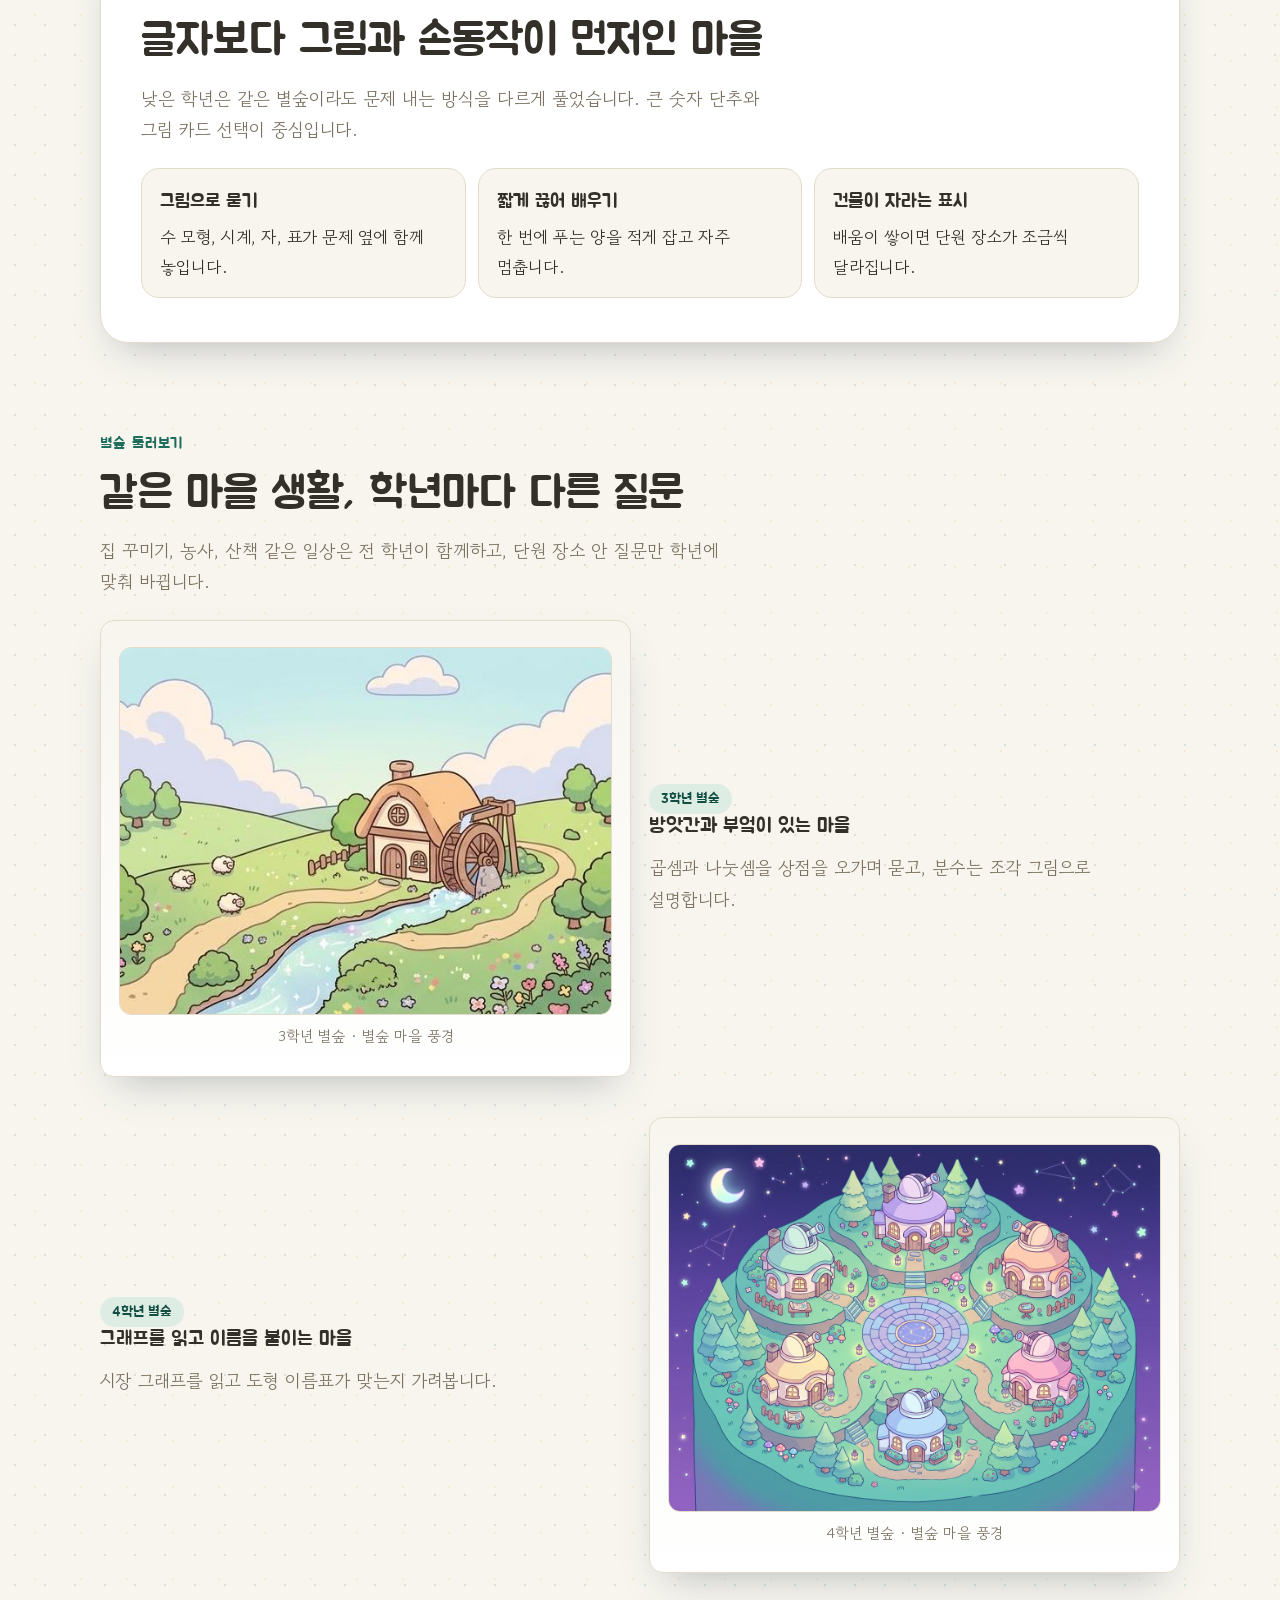
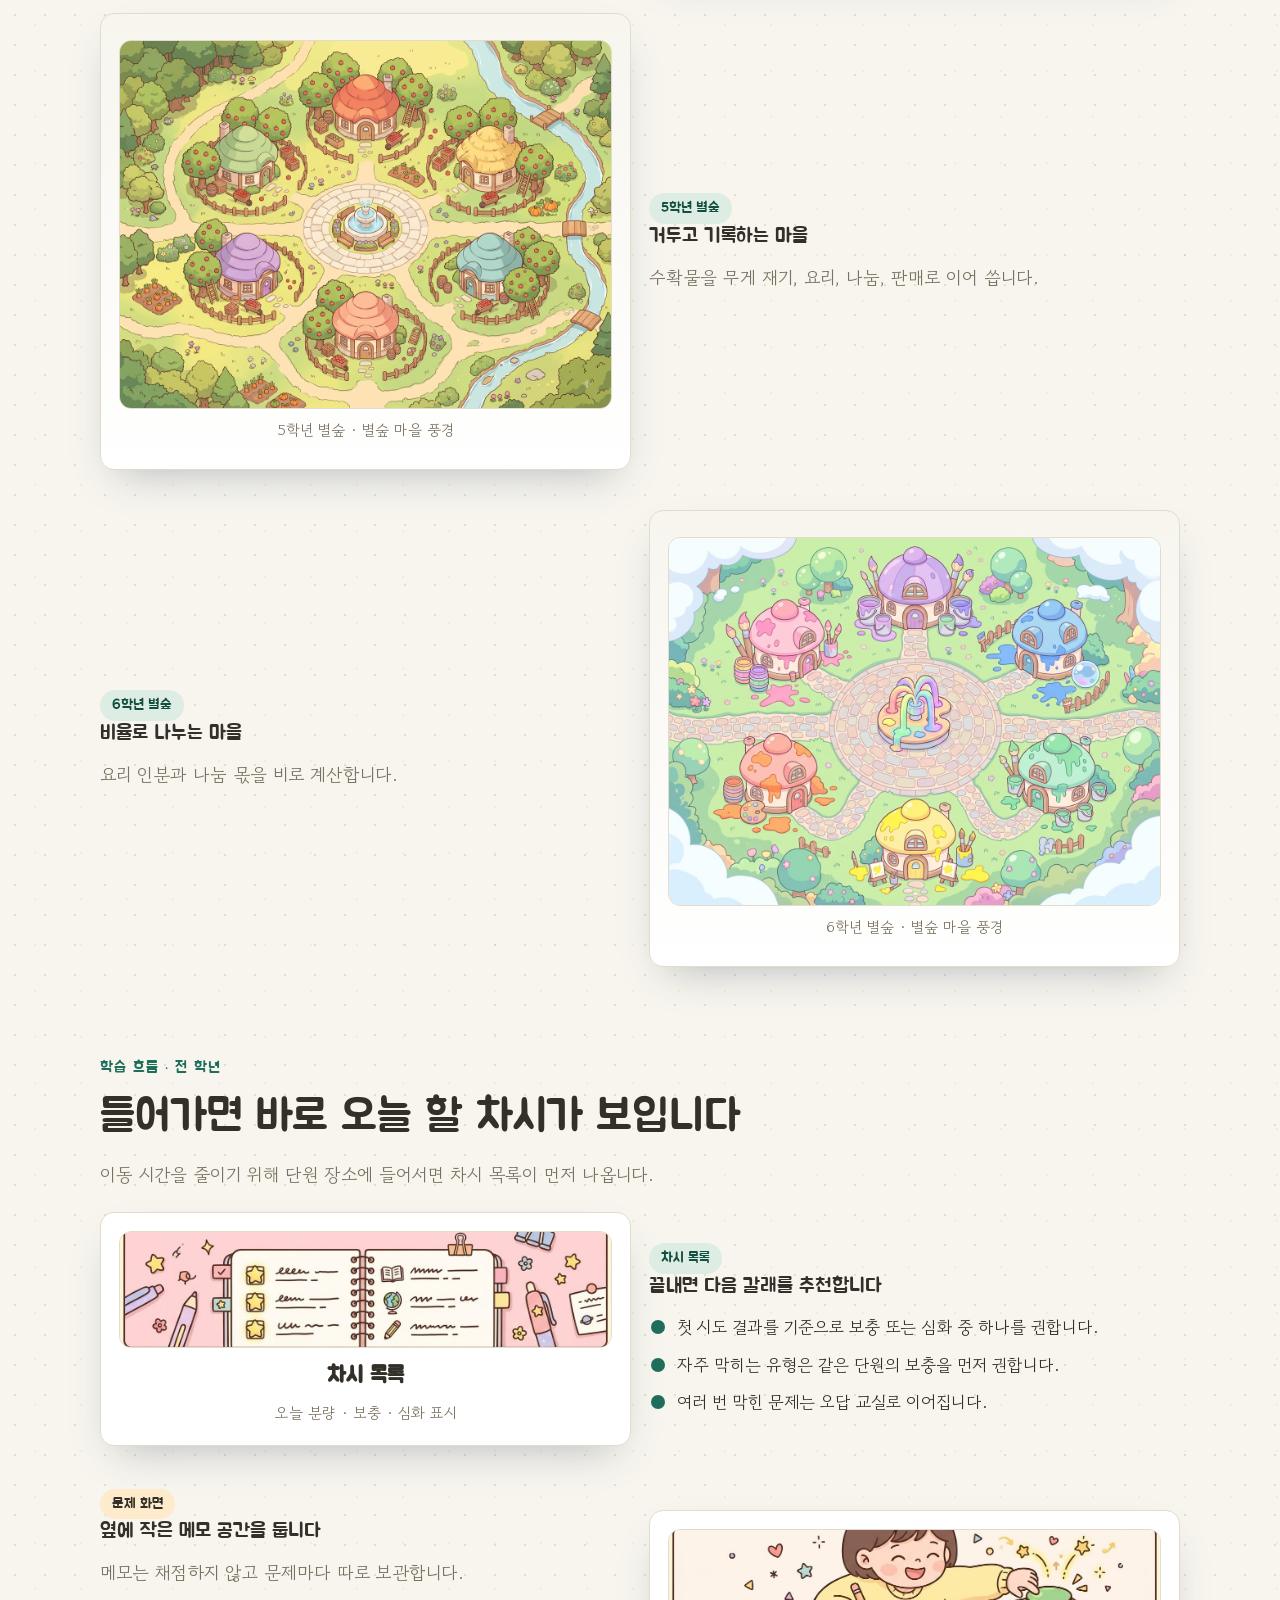
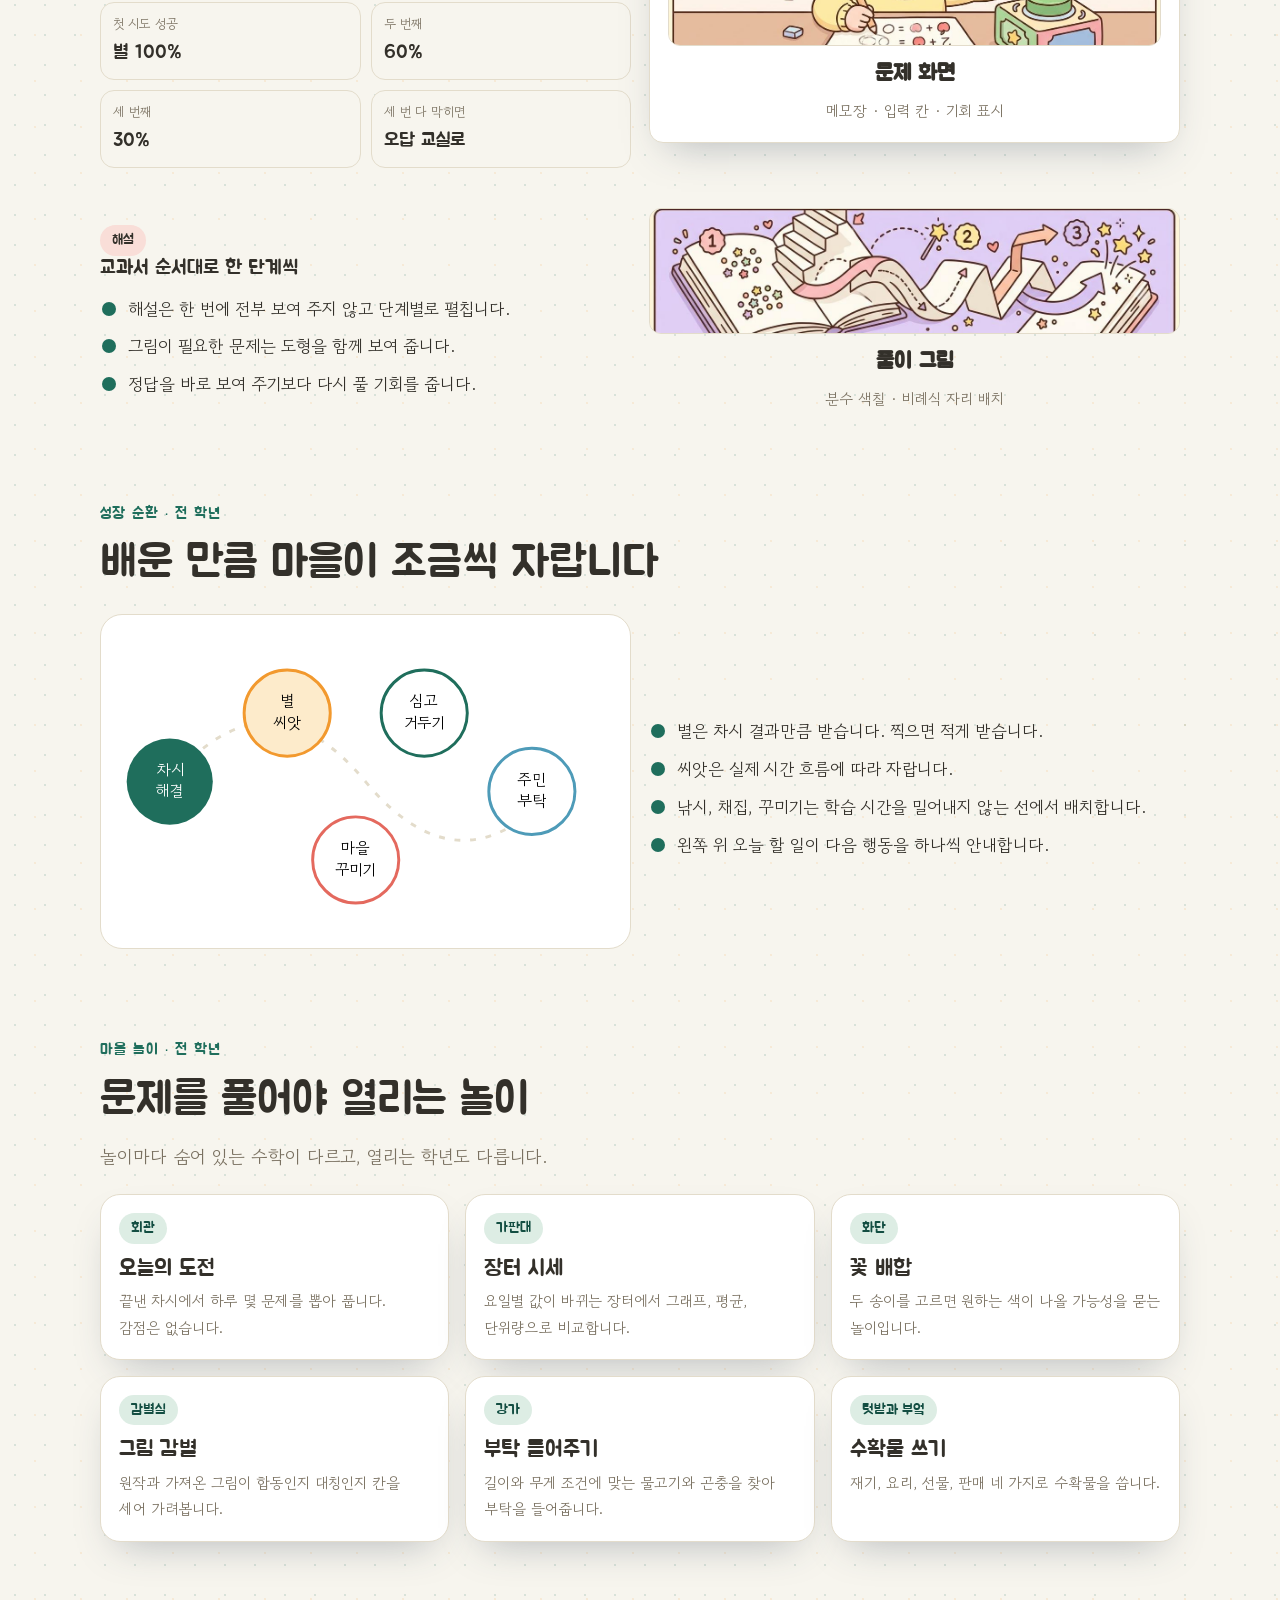
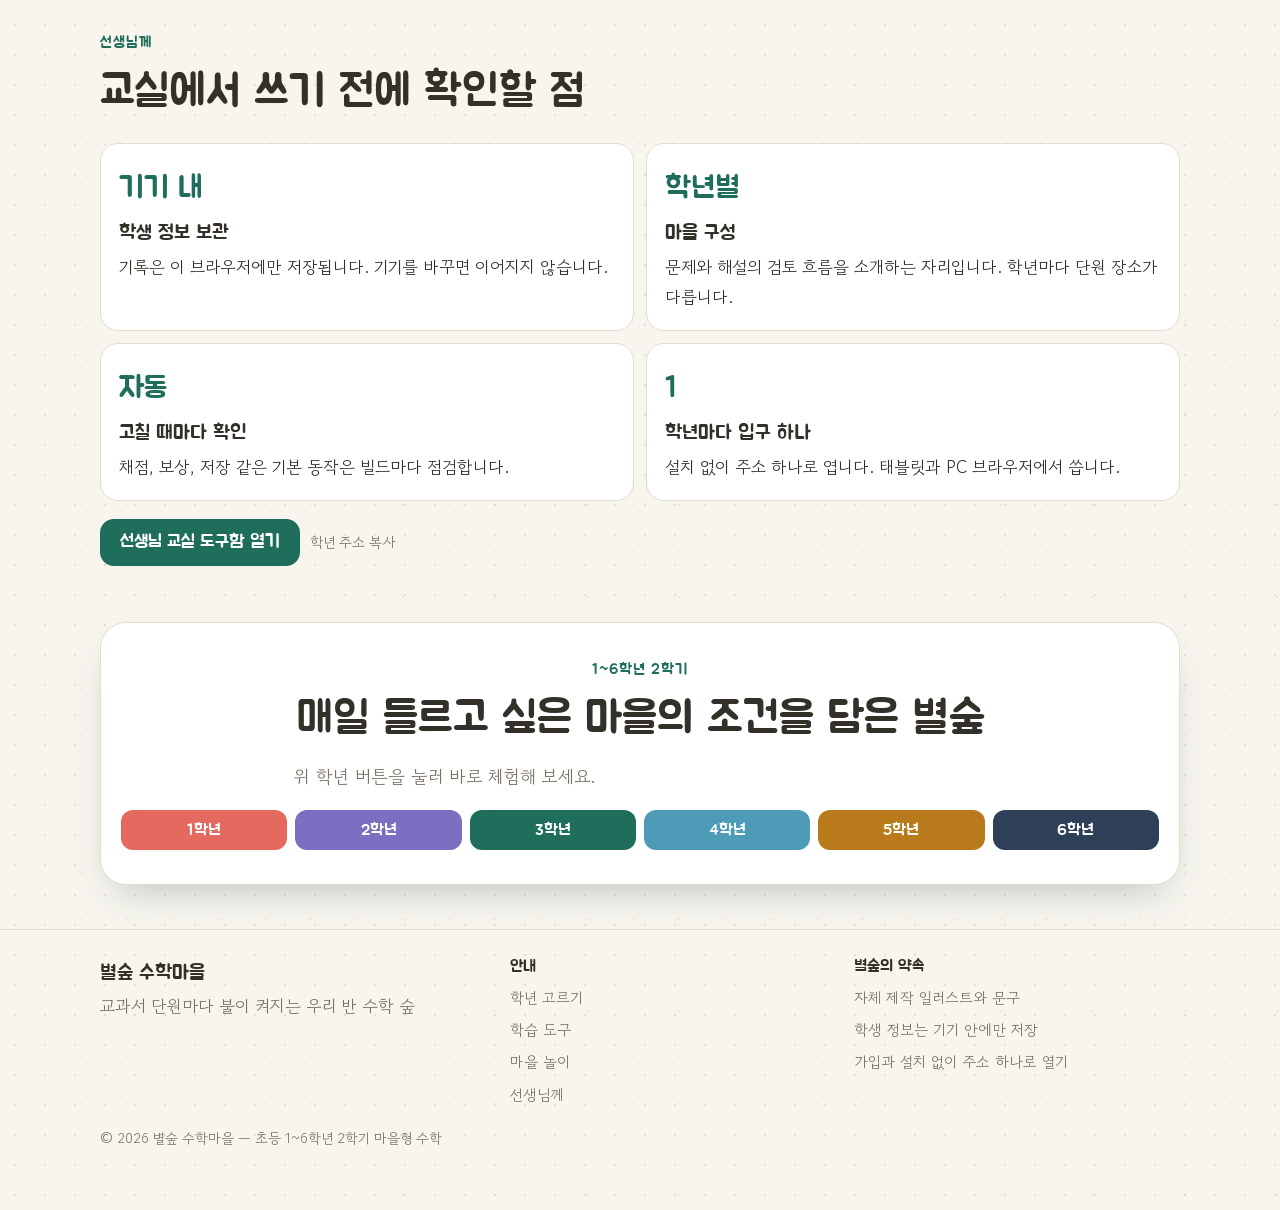
==== commit 9d4a2b03: "마을 지도·집 그림 새 단장: 4·5·6학년 지도 3종·단원 집 18종 신규, 전 학년 핀 정렬, 내역 창 X 버튼" ====
--- a/index.html
+++ b/index.html
@@ -210,6 +210,7 @@
 </footer>
 <button id="historyBtn" type="button">업데이트 내역</button>
 <dialog id="historyDialog" aria-label="업데이트 내역">
+<button id="closeHistoryX" class="dlg-x" type="button" aria-label="업데이트 내역 닫기">✕</button>
 <h3>업데이트 내역</h3>
 <div id="historyList"></div>
 <button id="closeHistory" type="button">닫기</button>
@@ -236,8 +237,8 @@
 <div class="row2"><button id="closeTeacher" type="button">닫기</button></div>
 </dialog>
 <div id="toast" role="status" aria-live="polite"></div>
-<script src="assets/js/grades.js?v=17"></script>
-<script src="assets/js/history.js?v=17"></script>
-<script src="assets/js/app.js?v=17"></script>
+<script src="assets/js/grades.js?v=18"></script>
+<script src="assets/js/history.js?v=18"></script>
+<script src="assets/js/app.js?v=18"></script>
 </body>
 </html>
--- a/assets/css/styles.css
+++ b/assets/css/styles.css
@@ -154,9 +154,11 @@
 .site-foot a { text-decoration: none; }
 .copy-line { margin-top: 18px; font-size: 14px; }
 #historyBtn { position: fixed; right: 16px; bottom: 16px; z-index: 40; font-family: var(--display); font-size: 14px; padding: 10px 16px; border-radius: 999px; border: 1px solid var(--line); background: var(--card); box-shadow: var(--shadow); cursor: pointer; }
-dialog { border: 1px solid var(--line); border-radius: 18px; padding: 22px; max-width: min(540px, 94vw); }
+dialog { position: relative; border: 1px solid var(--line); border-radius: 18px; padding: 22px; max-width: min(540px, 94vw); }
 dialog::backdrop { background: rgba(46, 64, 87, .40); }
-dialog h3 { font-size: 22px; margin-bottom: 10px; }
+dialog h3 { font-size: 22px; margin-bottom: 10px; padding-right: 44px; }
+dialog .dlg-x { position: absolute; top: 10px; right: 10px; width: 36px; height: 36px; margin: 0; padding: 0; border-radius: 50%; font-size: 17px; line-height: 1; display: grid; place-items: center; }
+@media (prefers-reduced-motion: reduce) { dialog .dlg-x { transition: none; } }
 dialog button { font-family: var(--display); margin-top: 12px; padding: 10px 18px; border-radius: 12px; border: 1px solid var(--line); background: var(--paper); cursor: pointer; }
 .trial-card { margin-top: 14px; border: 1px solid var(--line); border-radius: 16px; padding: 14px; background: var(--paper); display: grid; gap: 10px; }
 .trial-top { display: flex; justify-content: space-between; align-items: center; gap: 8px; }
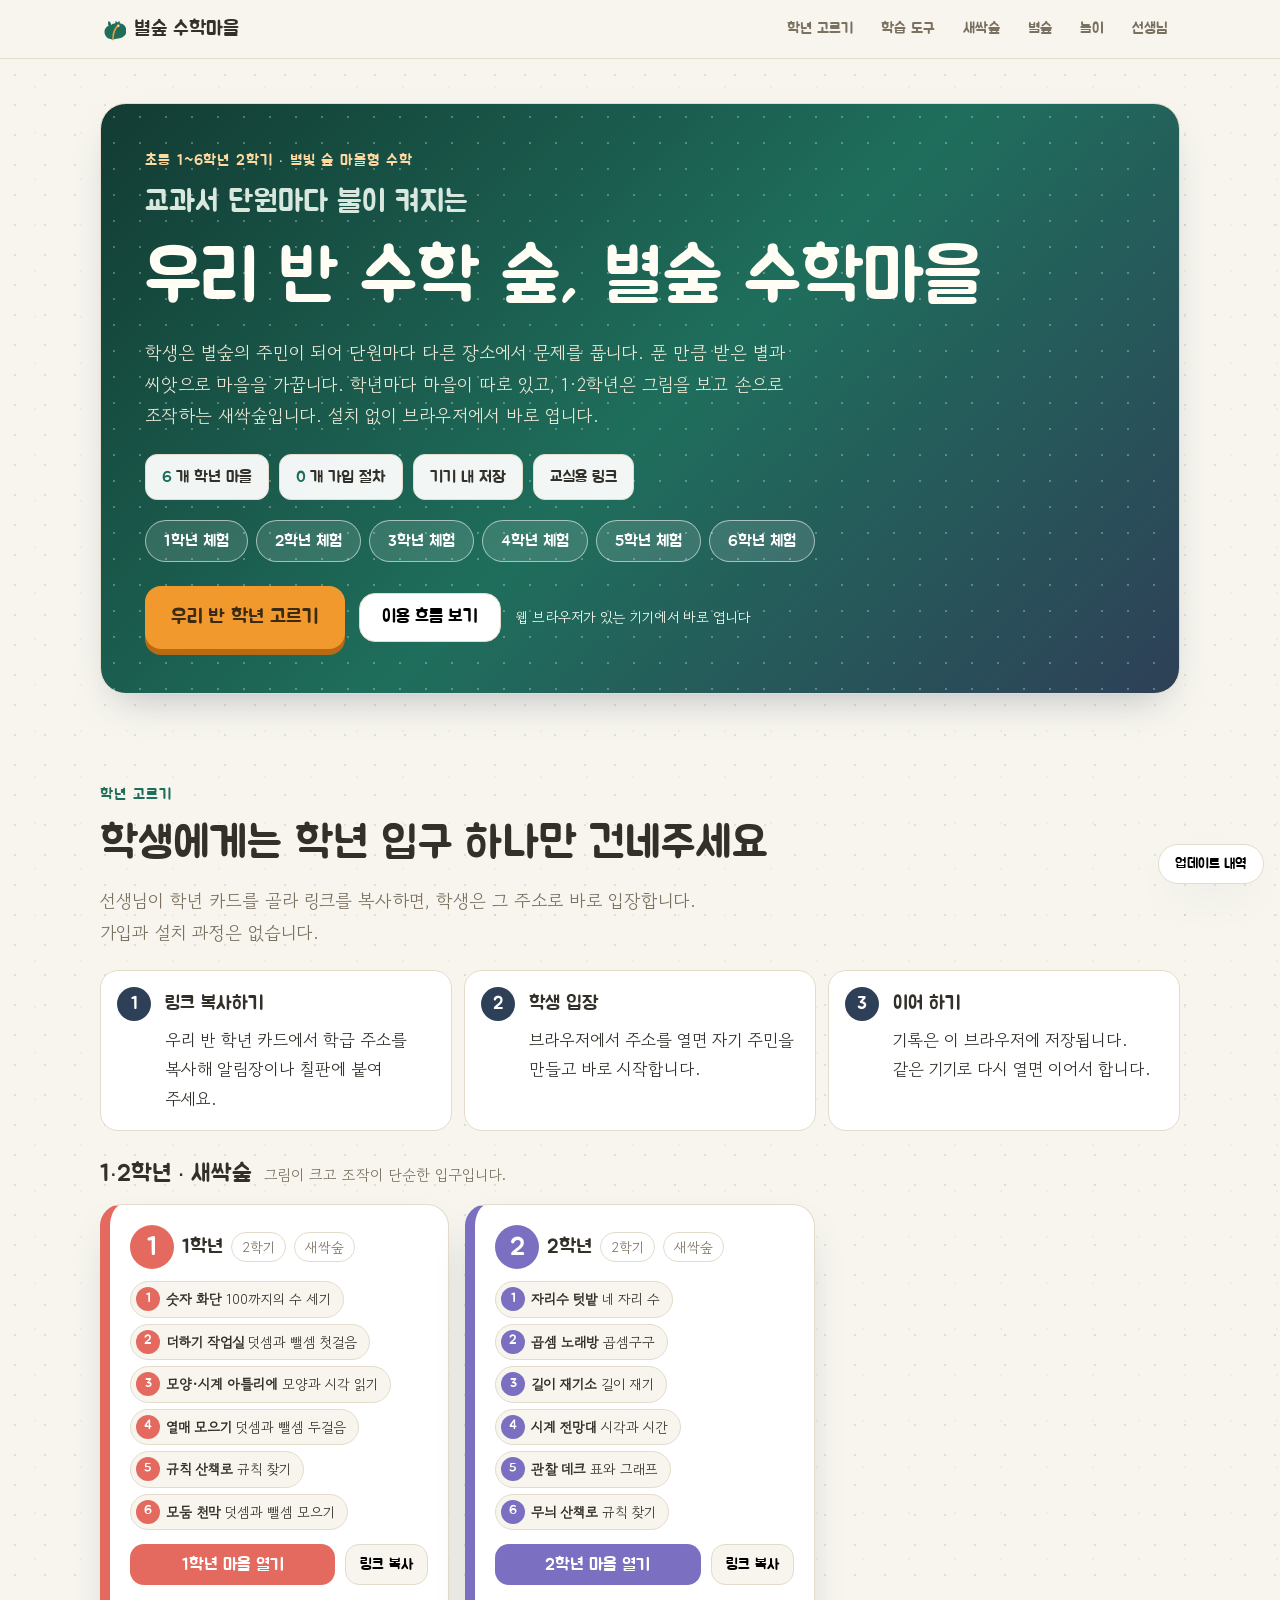
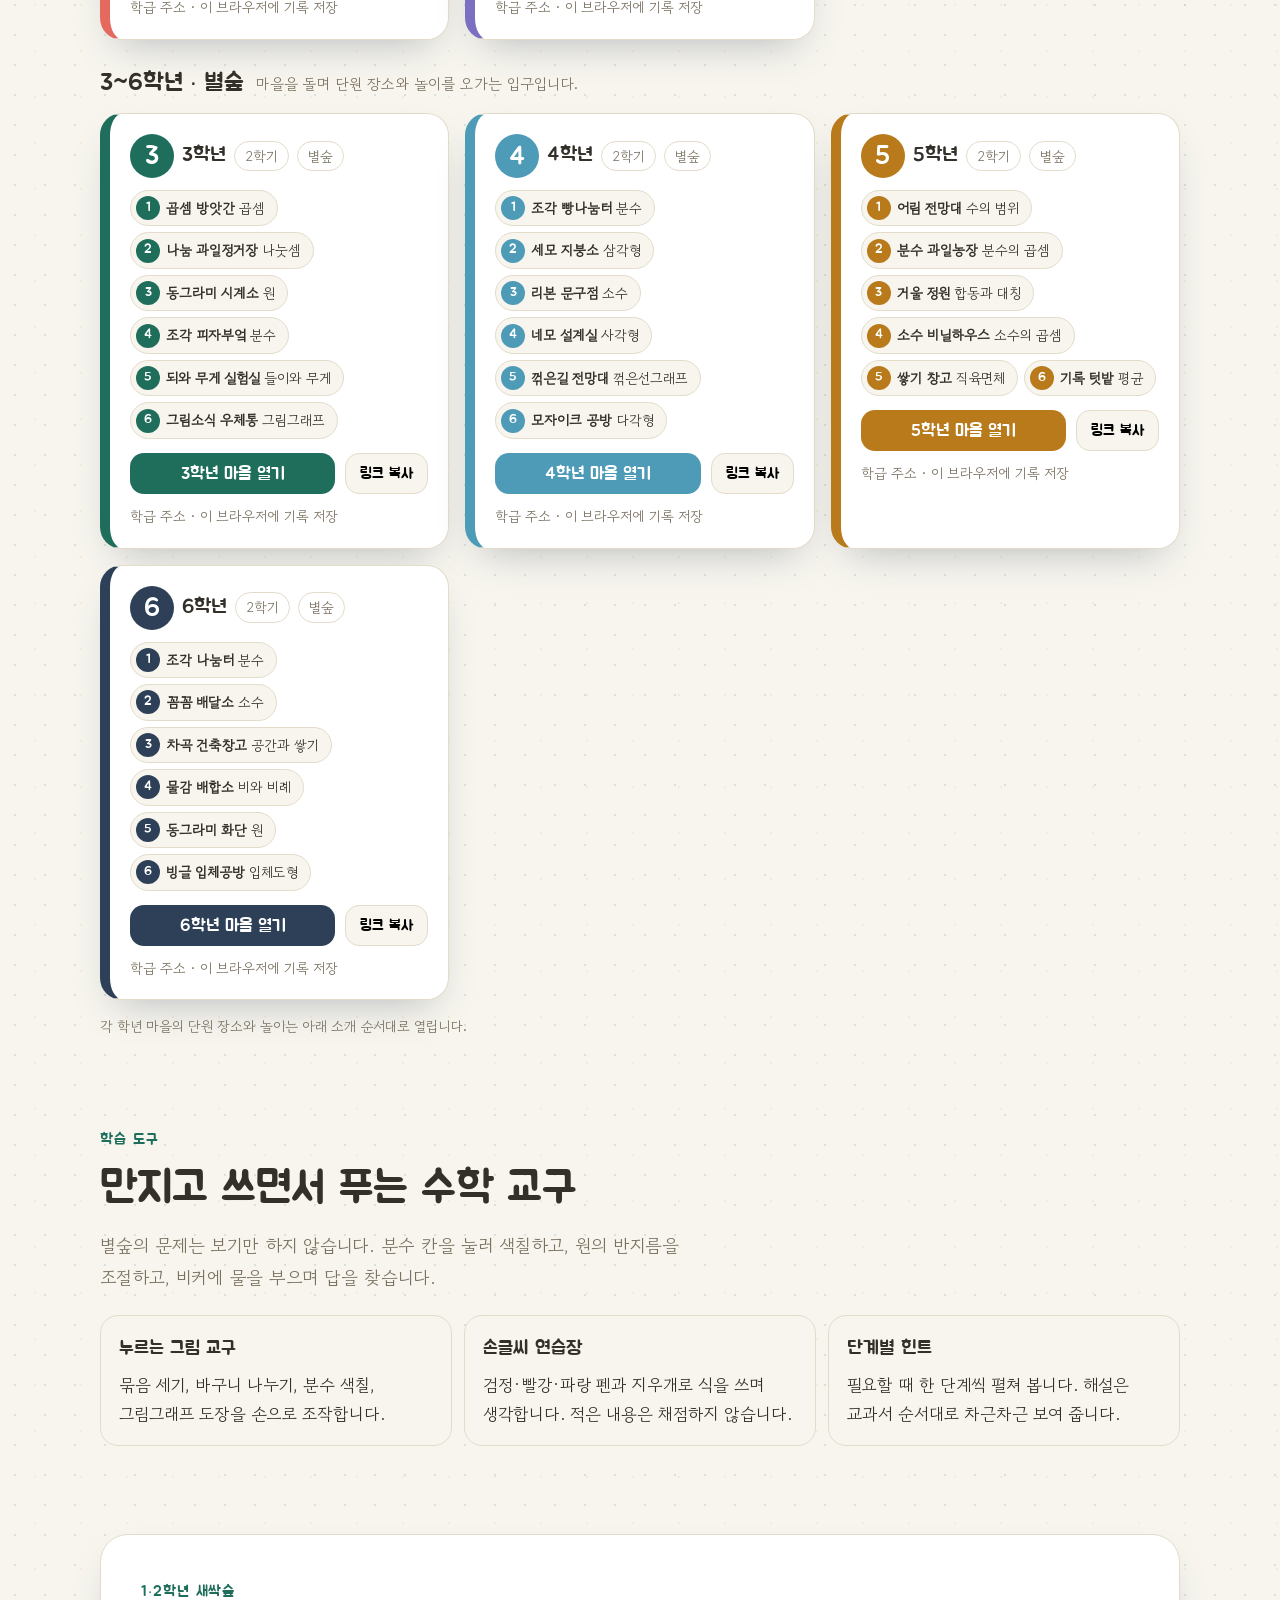
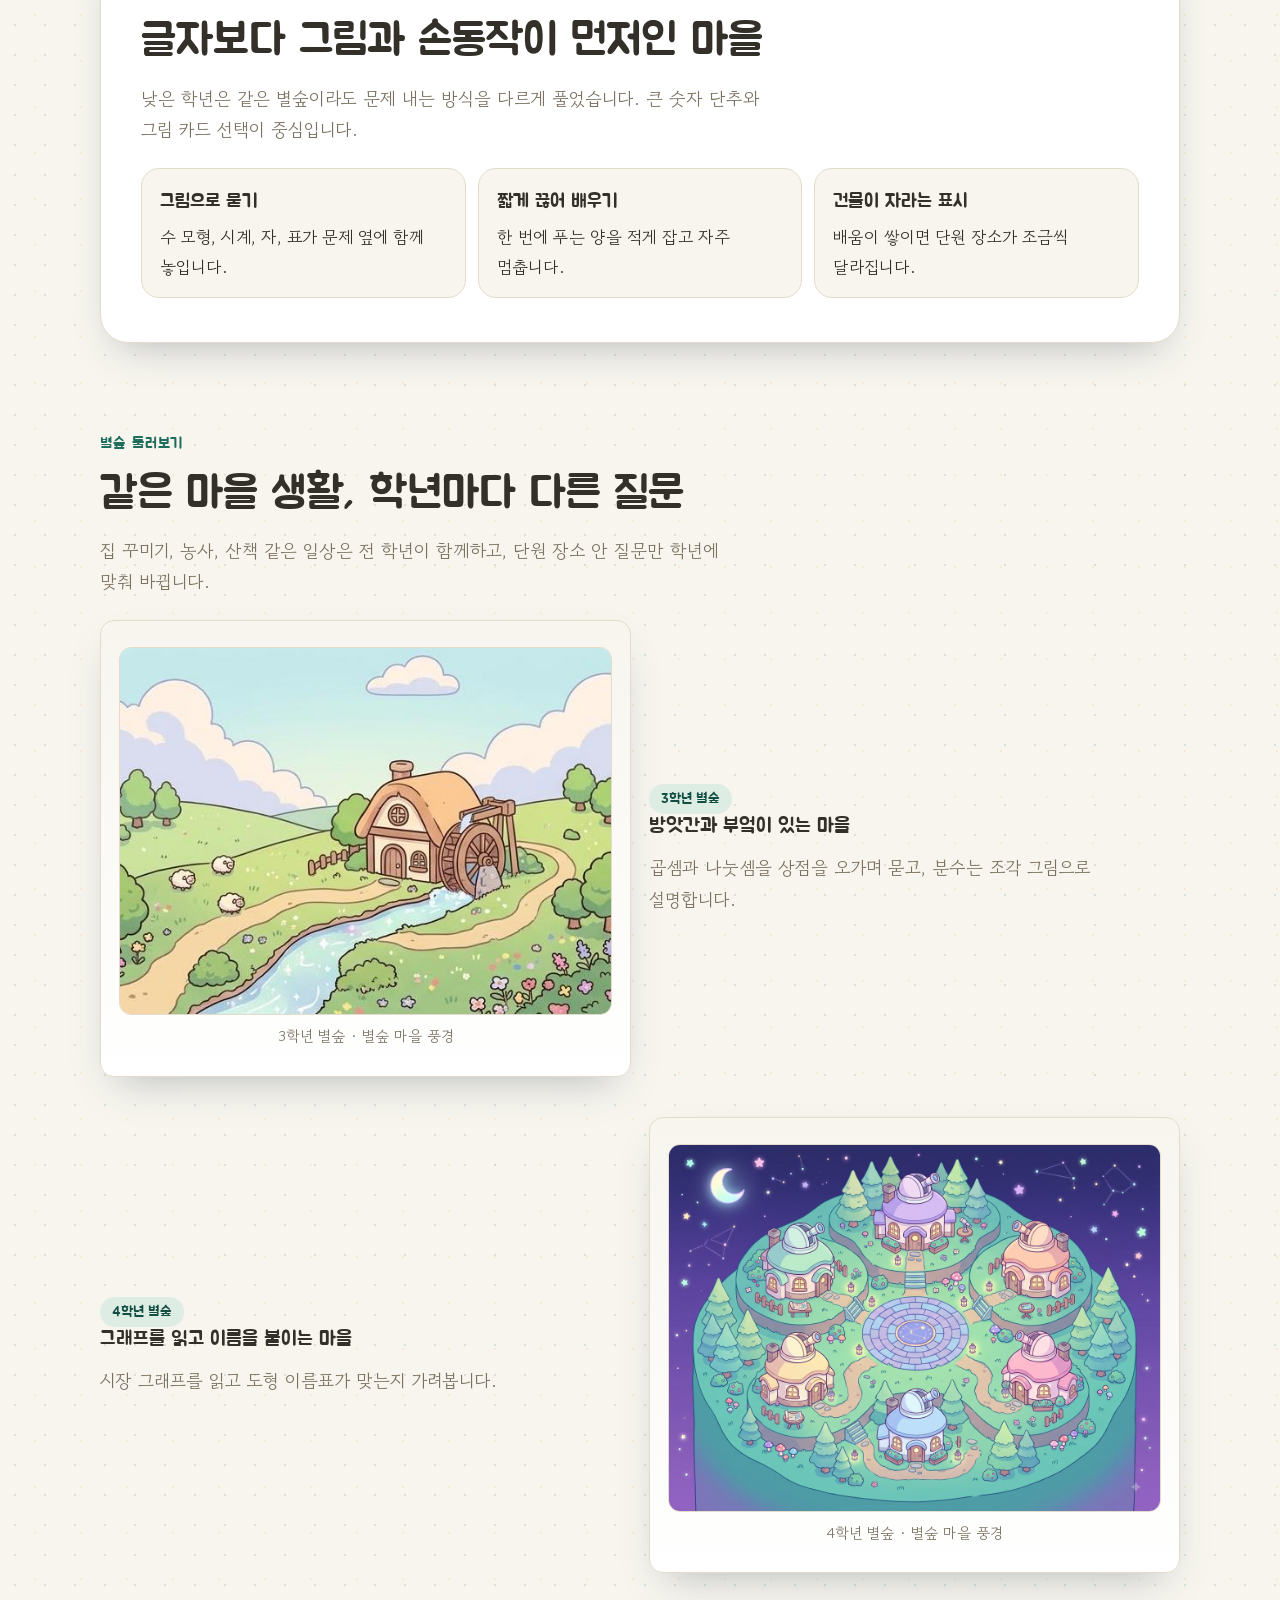
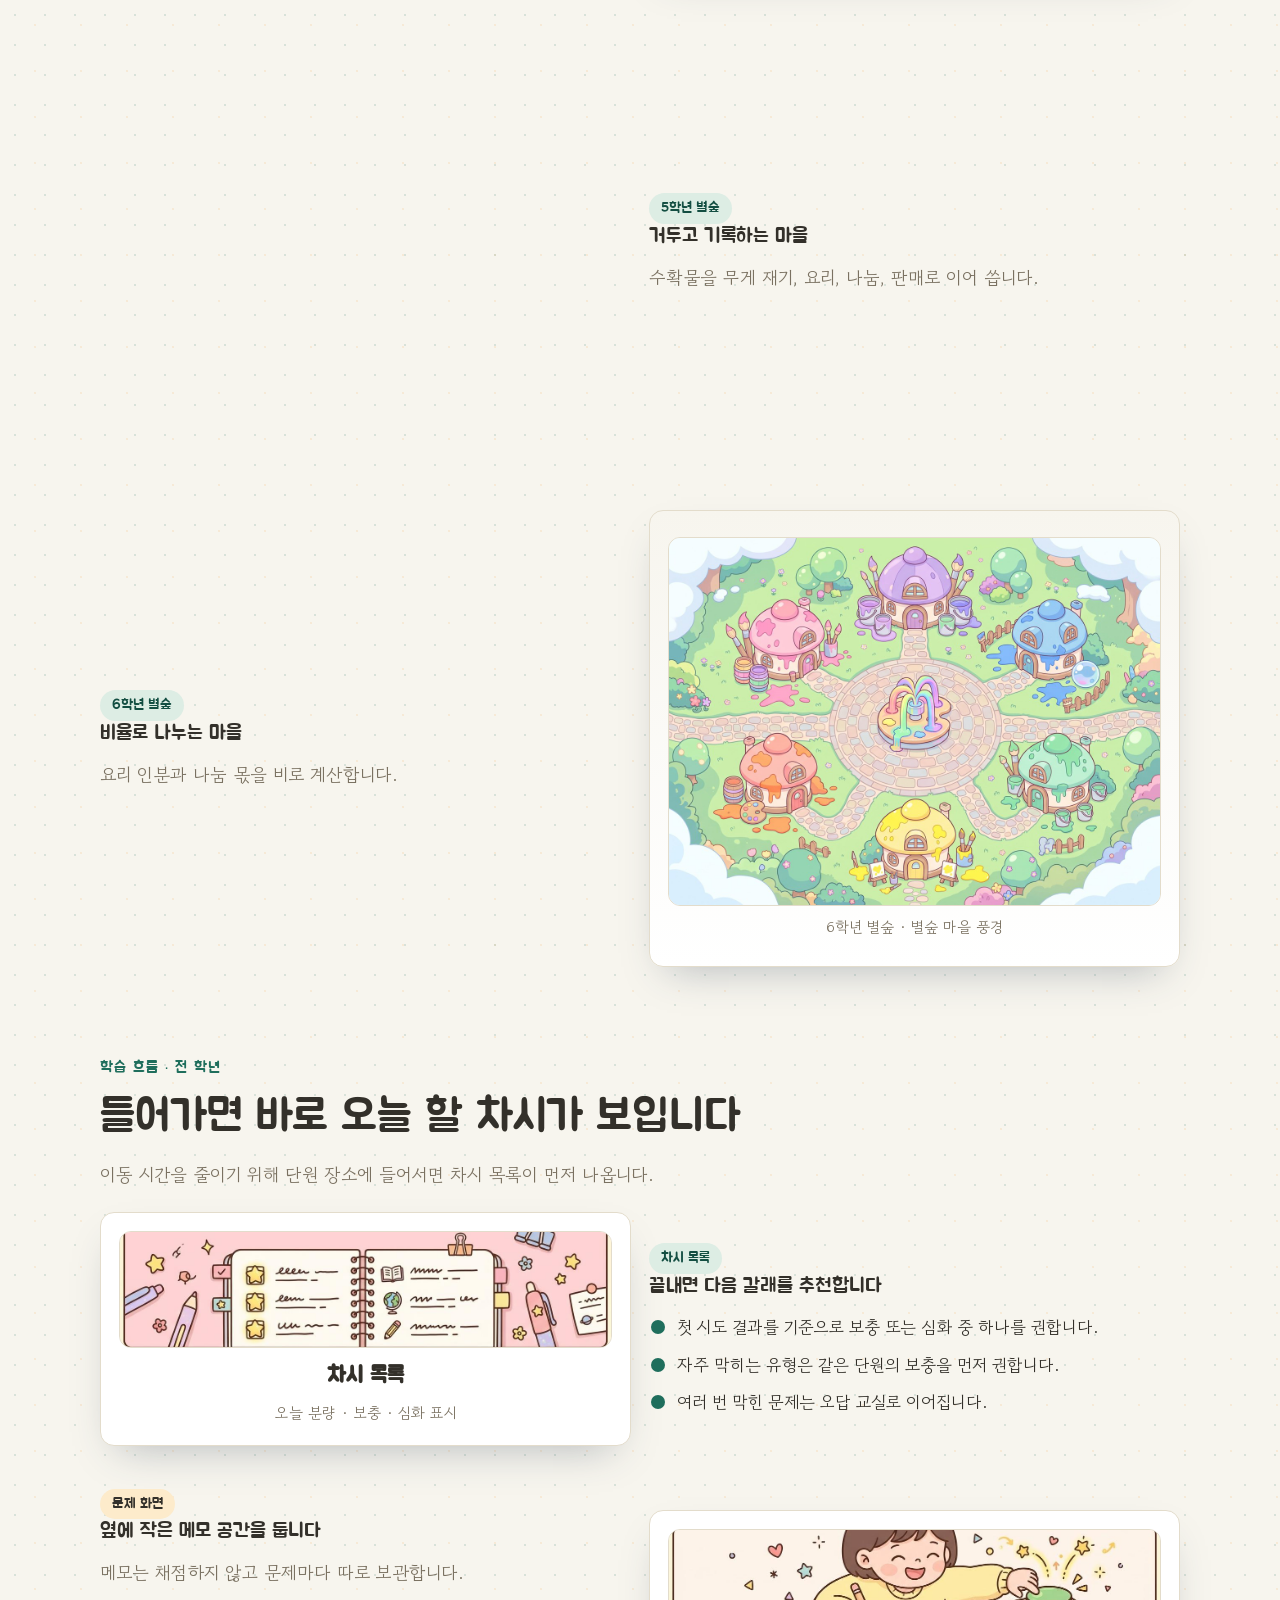
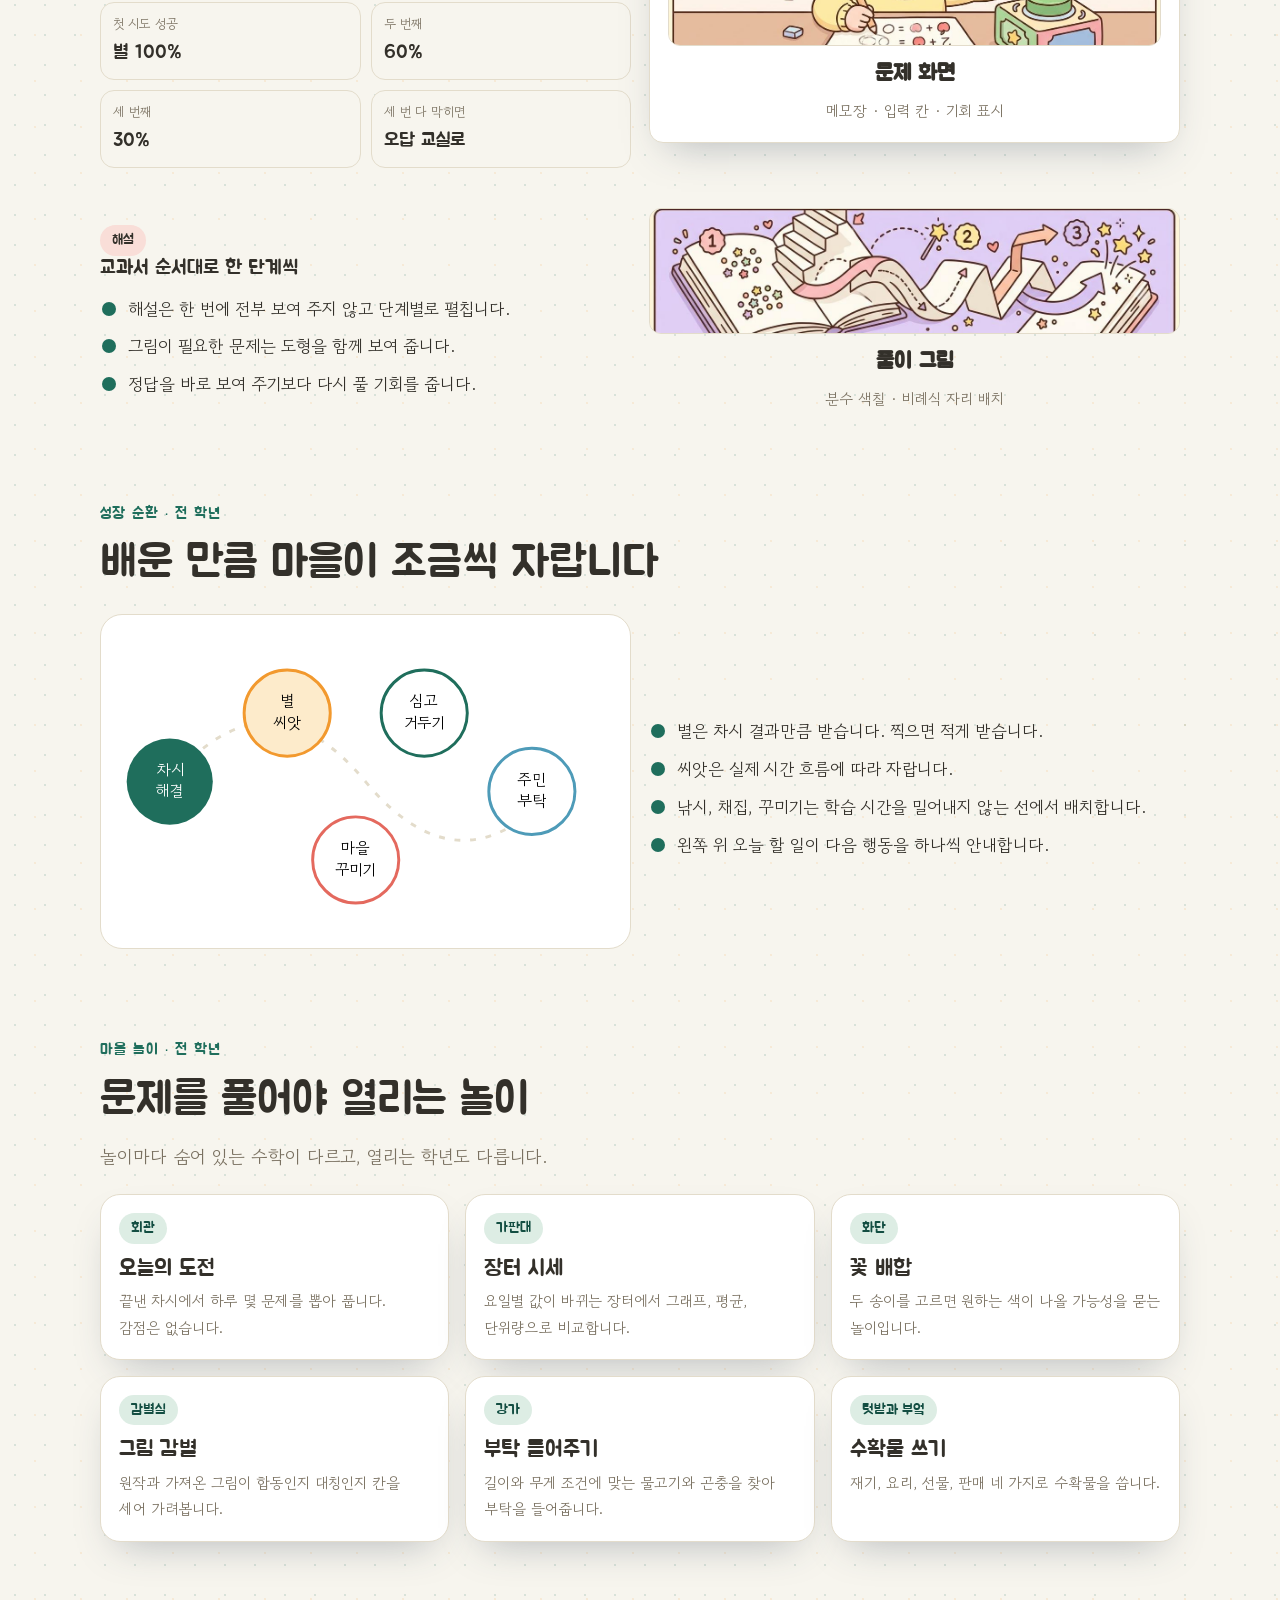
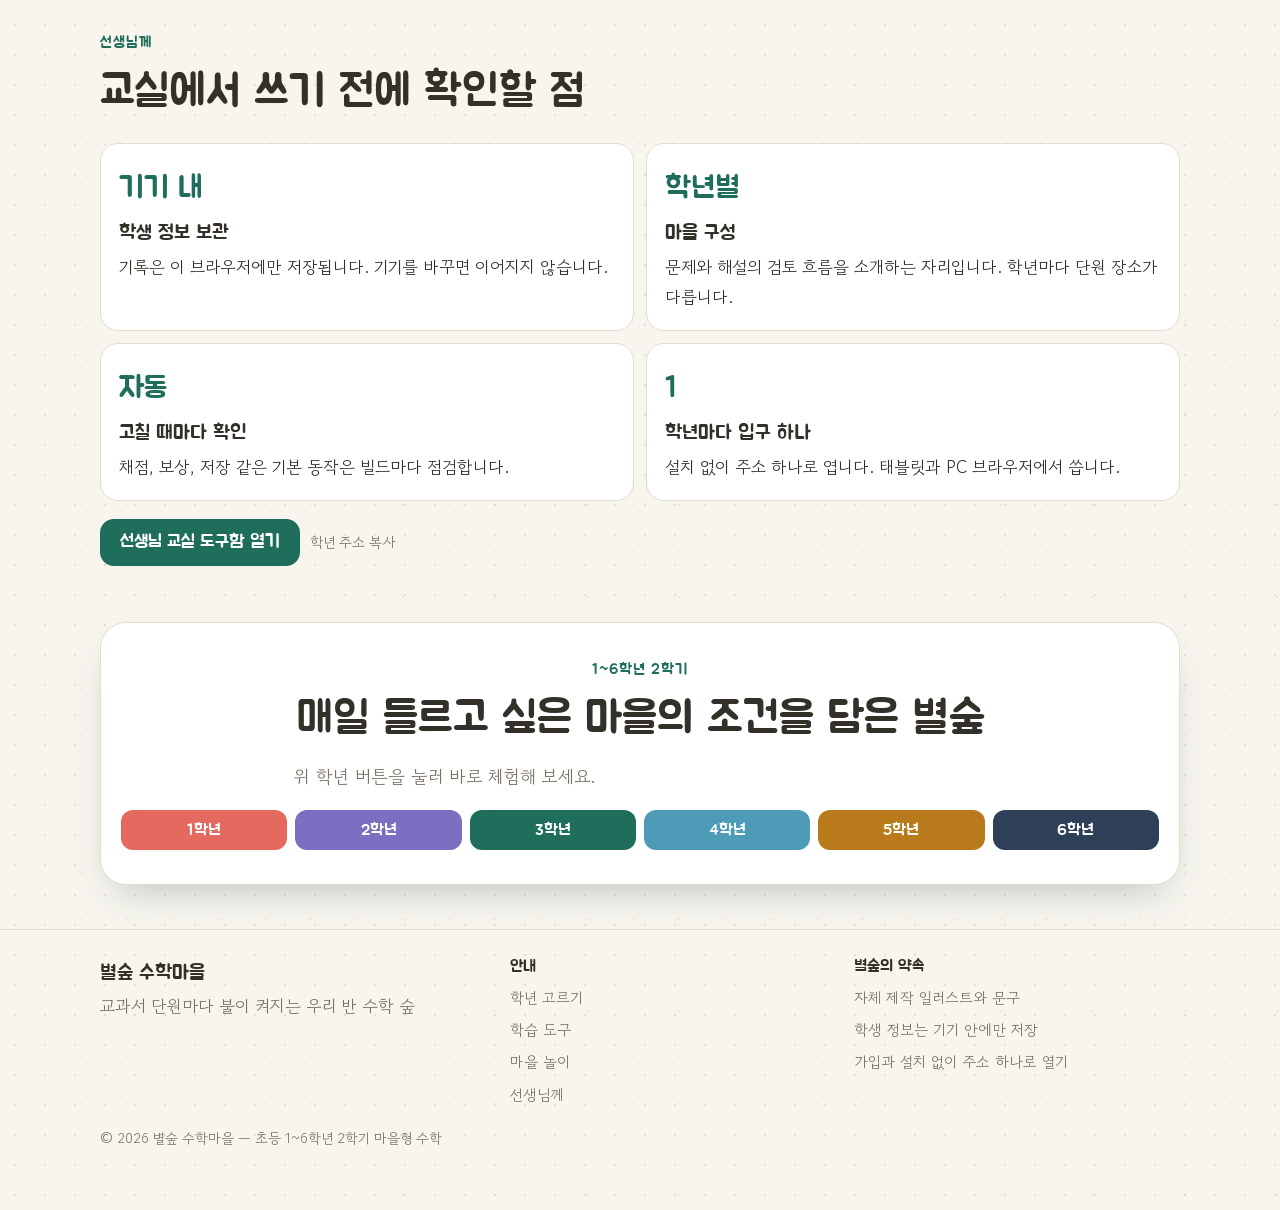
==== commit 6e4a583c: "게임화 2~4차·한글 이동·출입구 입장·새 그림 26종: 펫/콤보/보스/상자/뽑기/릴레이/친구/학습지/랭킹/적응형/프로필/도감/TTS/PWA/오르골" ====
--- a/index.html
+++ b/index.html
@@ -8,6 +8,9 @@
 <link rel="preconnect" href="https://fonts.googleapis.com">
 <link rel="preconnect" href="https://fonts.gstatic.com" crossorigin>
 <link rel="stylesheet" href="https://fonts.googleapis.com/css2?family=Jua&family=Gowun+Dodum&display=swap">
+<link rel="manifest" href="manifest.json">
+<meta name="theme-color" content="#1F6E5C">
+<link rel="apple-touch-icon" href="assets/img/icon-192.png">
 <link rel="stylesheet" href="assets/css/styles.css">
 </head>
 <body>
@@ -240,5 +243,6 @@
 <script src="assets/js/grades.js?v=18"></script>
 <script src="assets/js/history.js?v=18"></script>
 <script src="assets/js/app.js?v=18"></script>
+<script src="assets/js/pwa.js"></script>
 </body>
 </html>
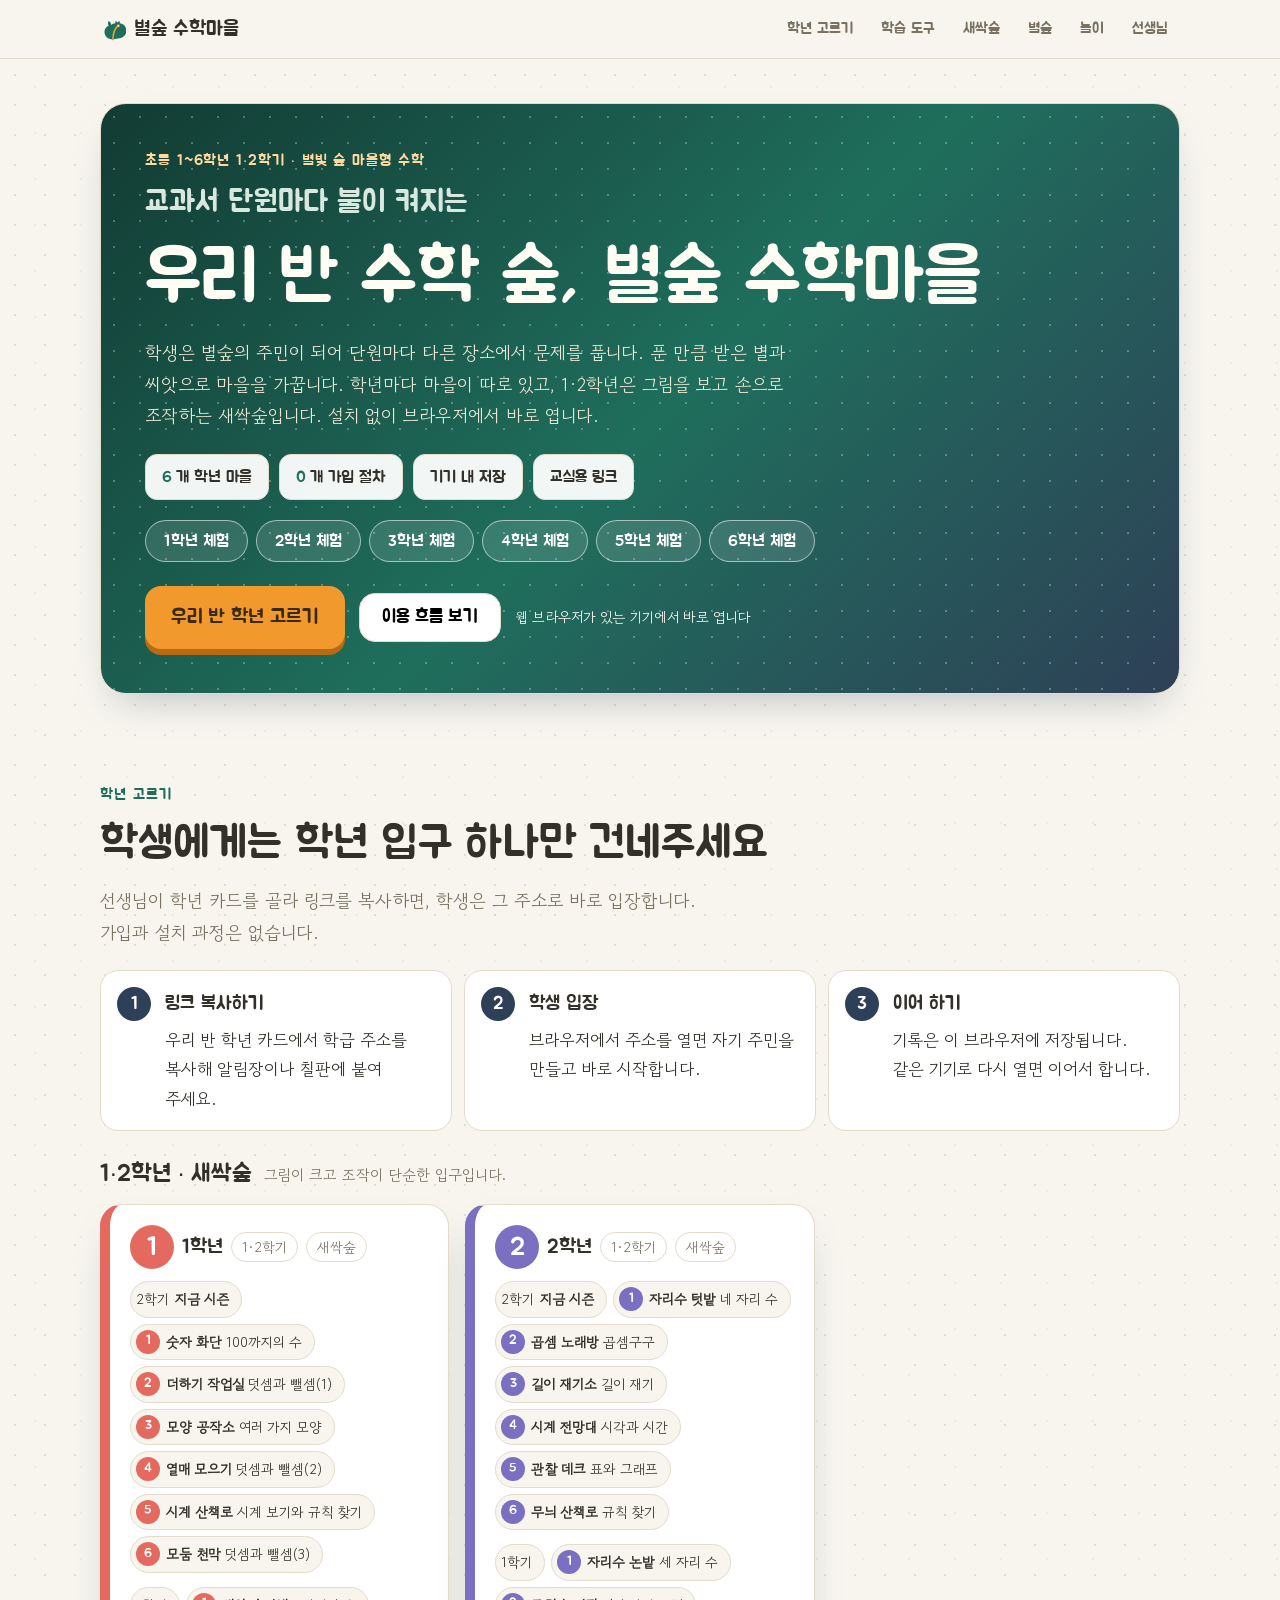
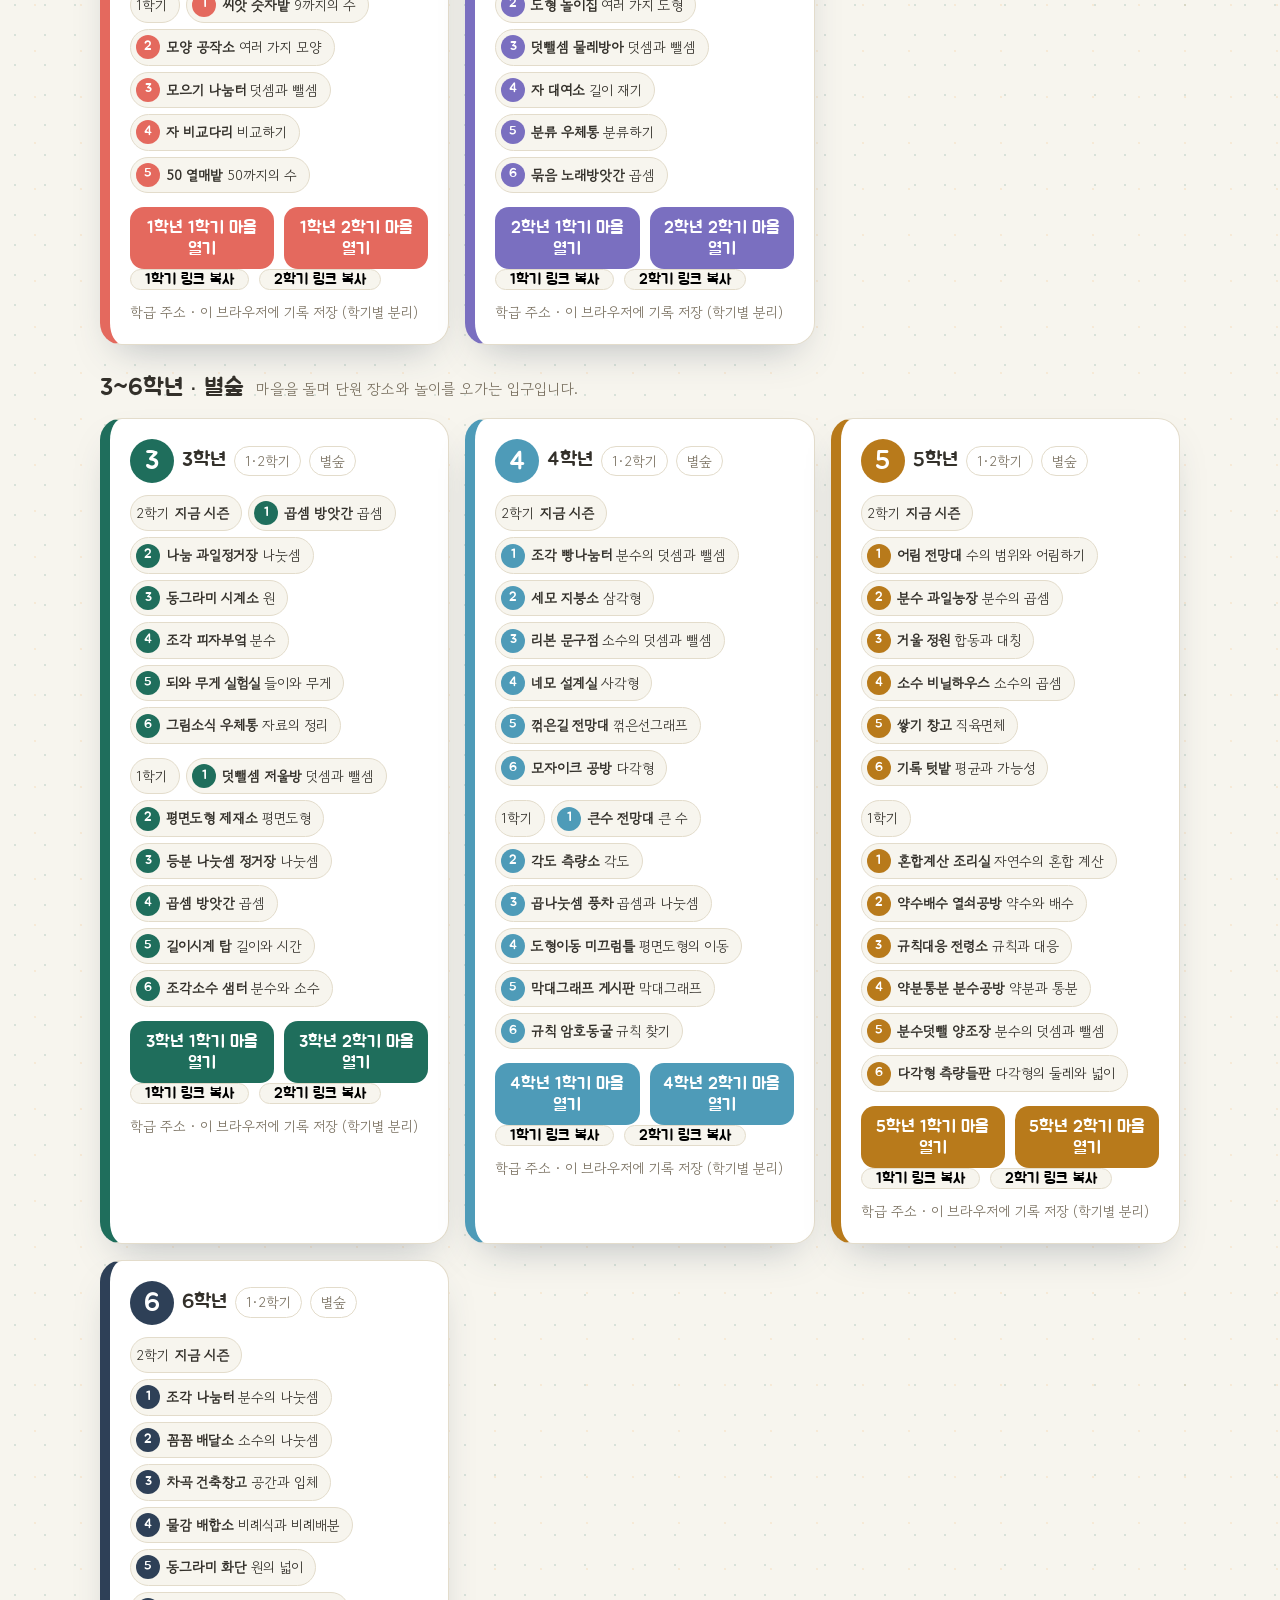
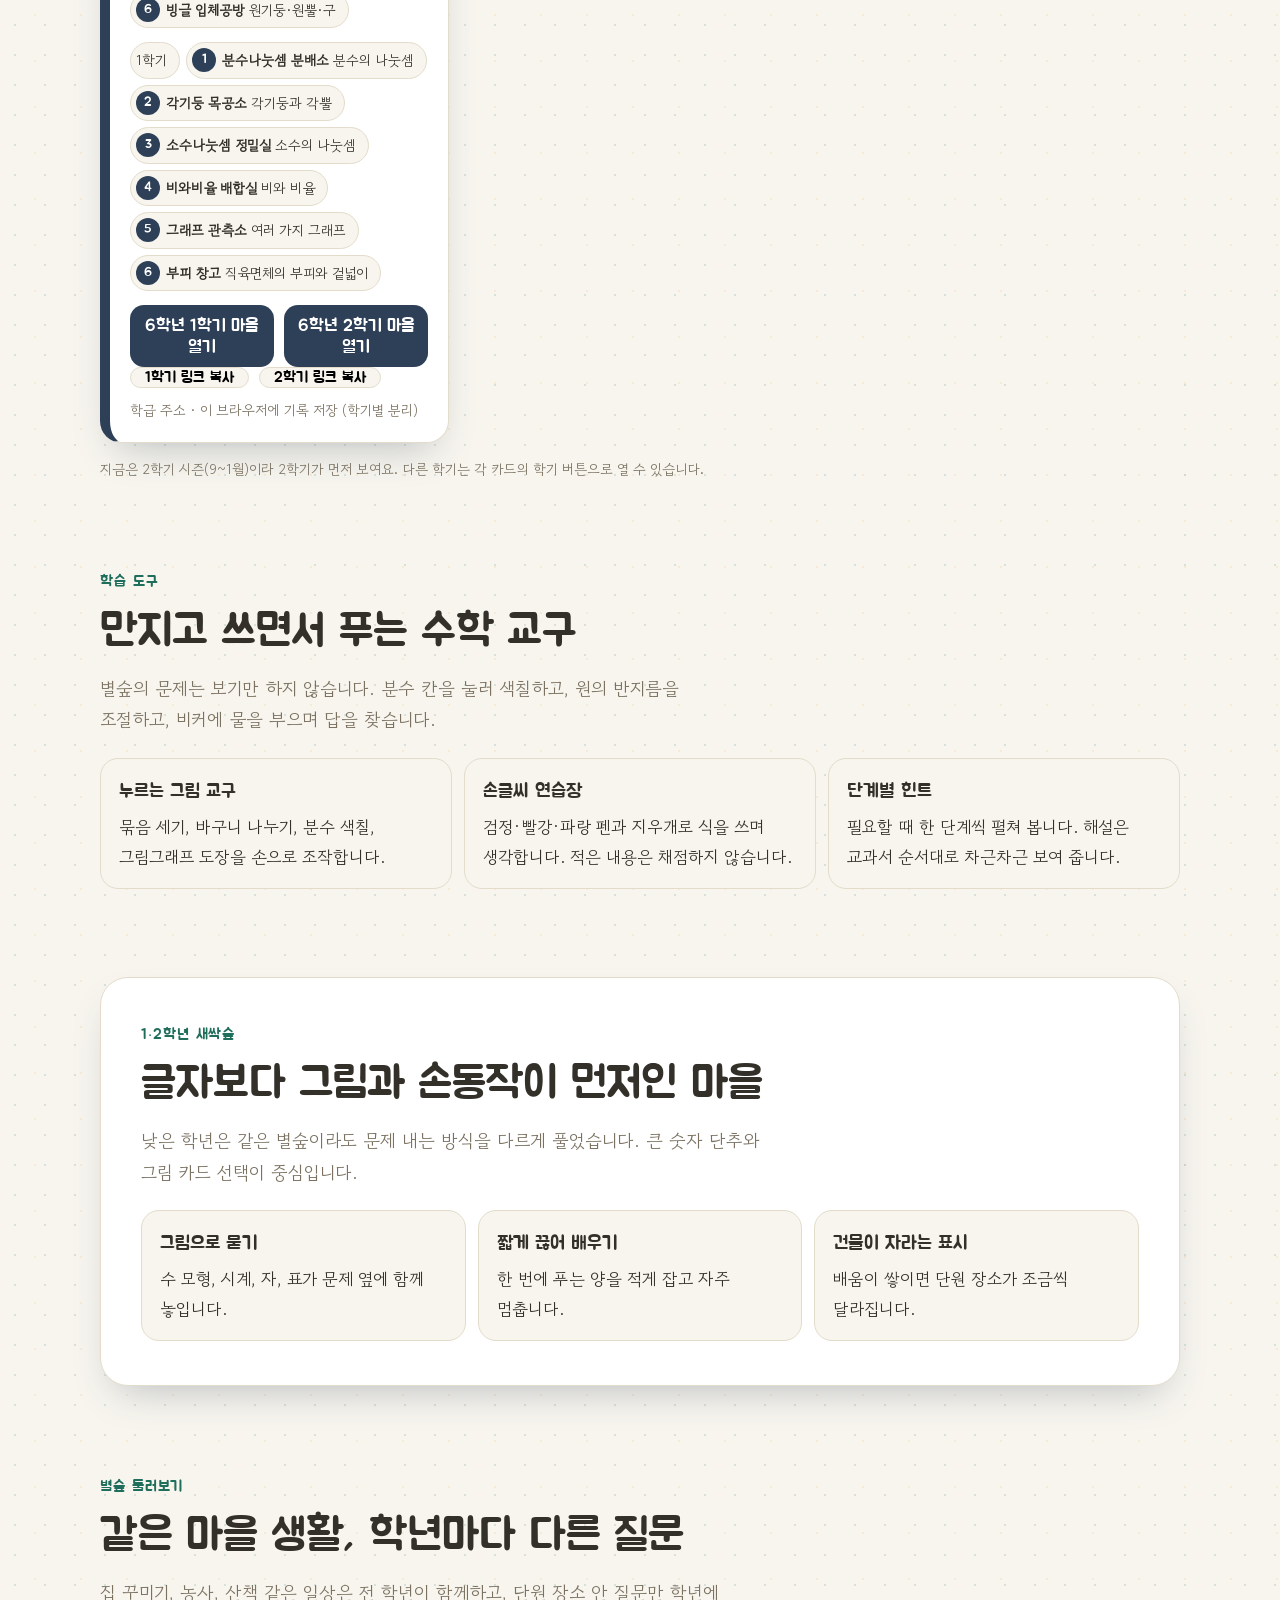
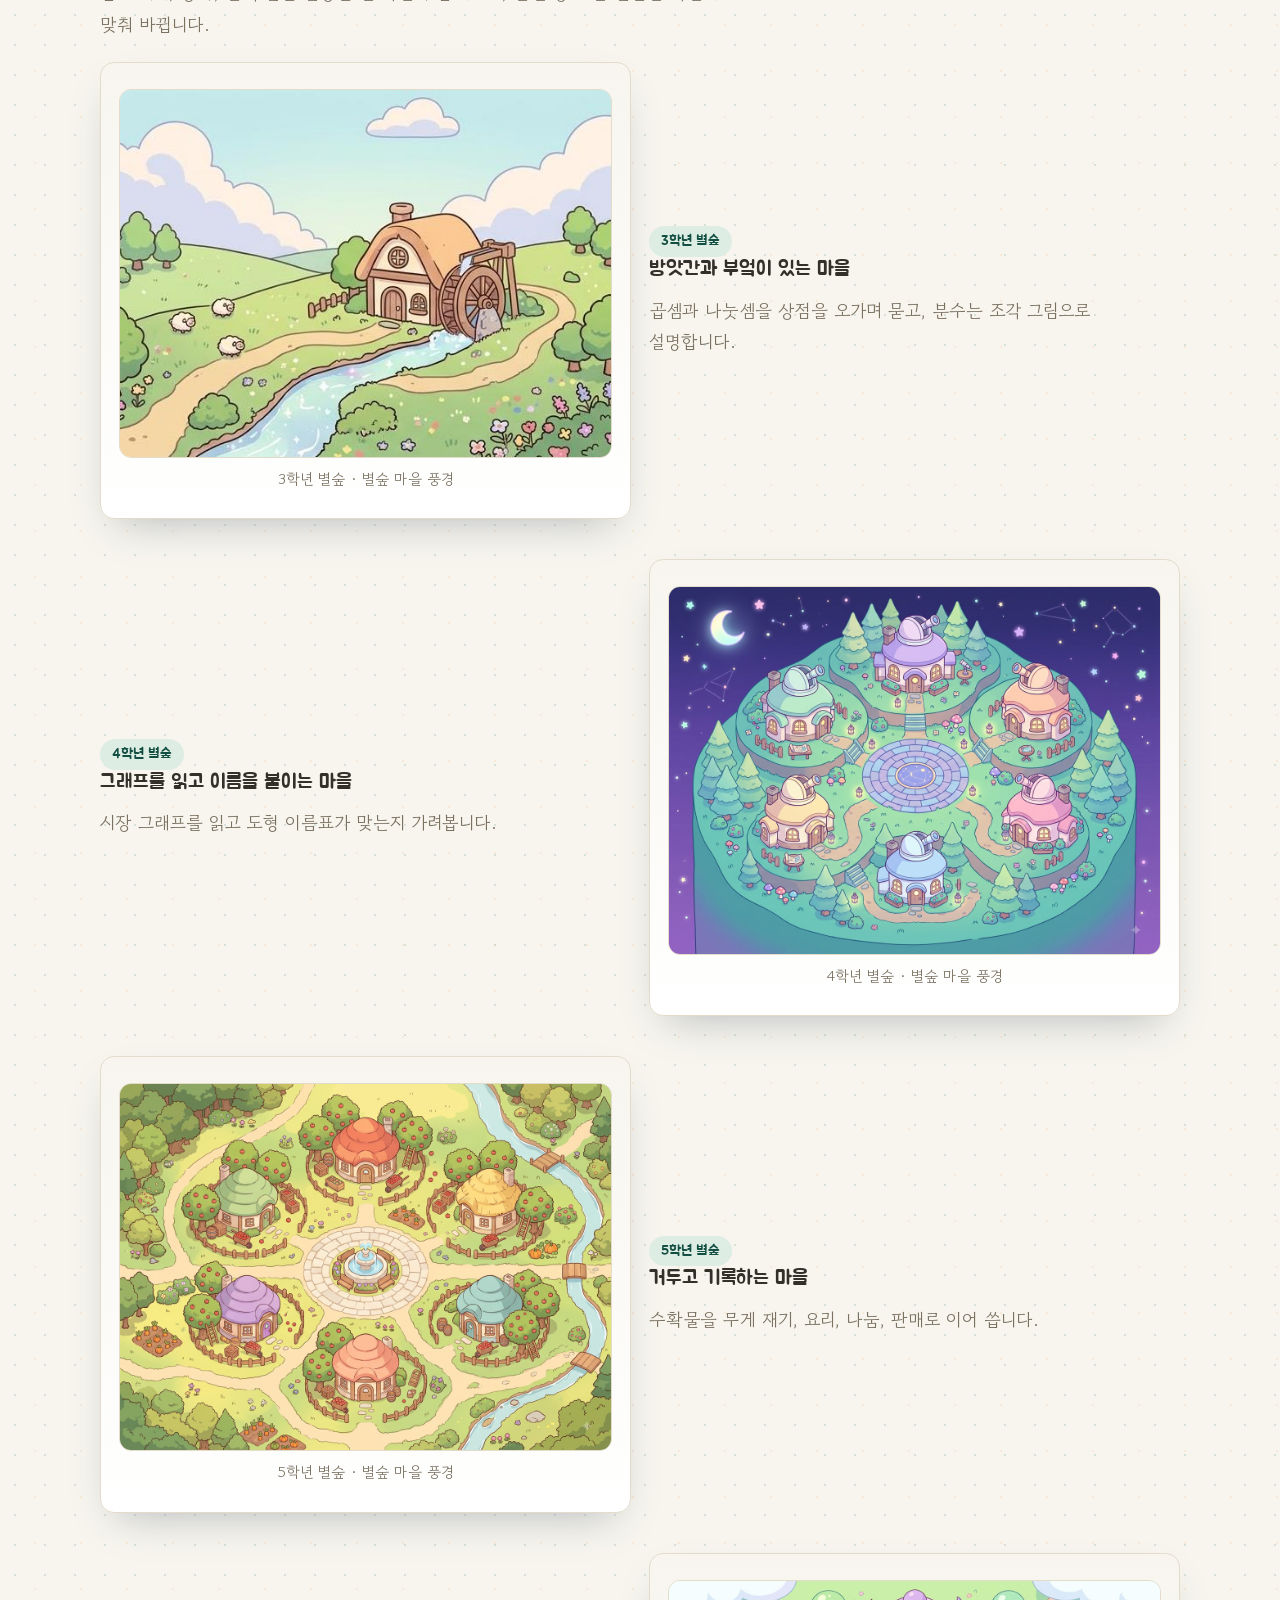
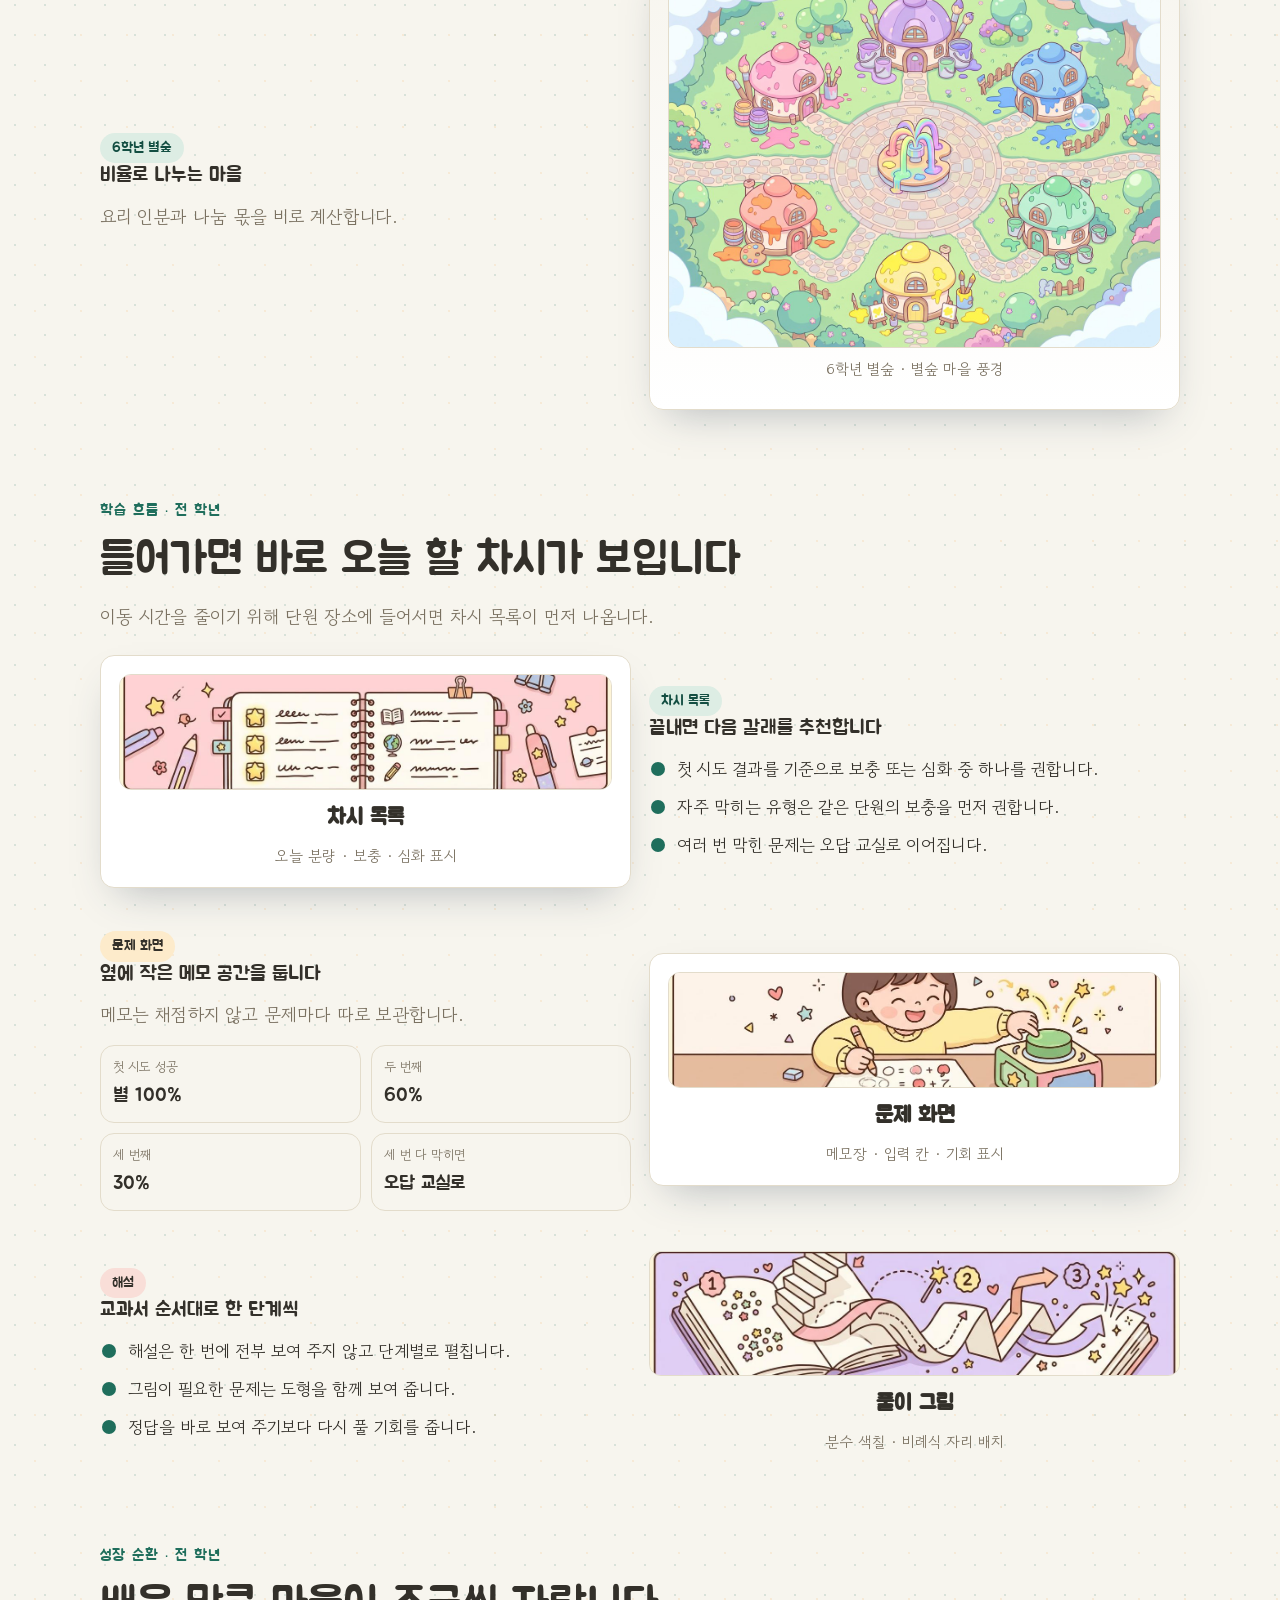
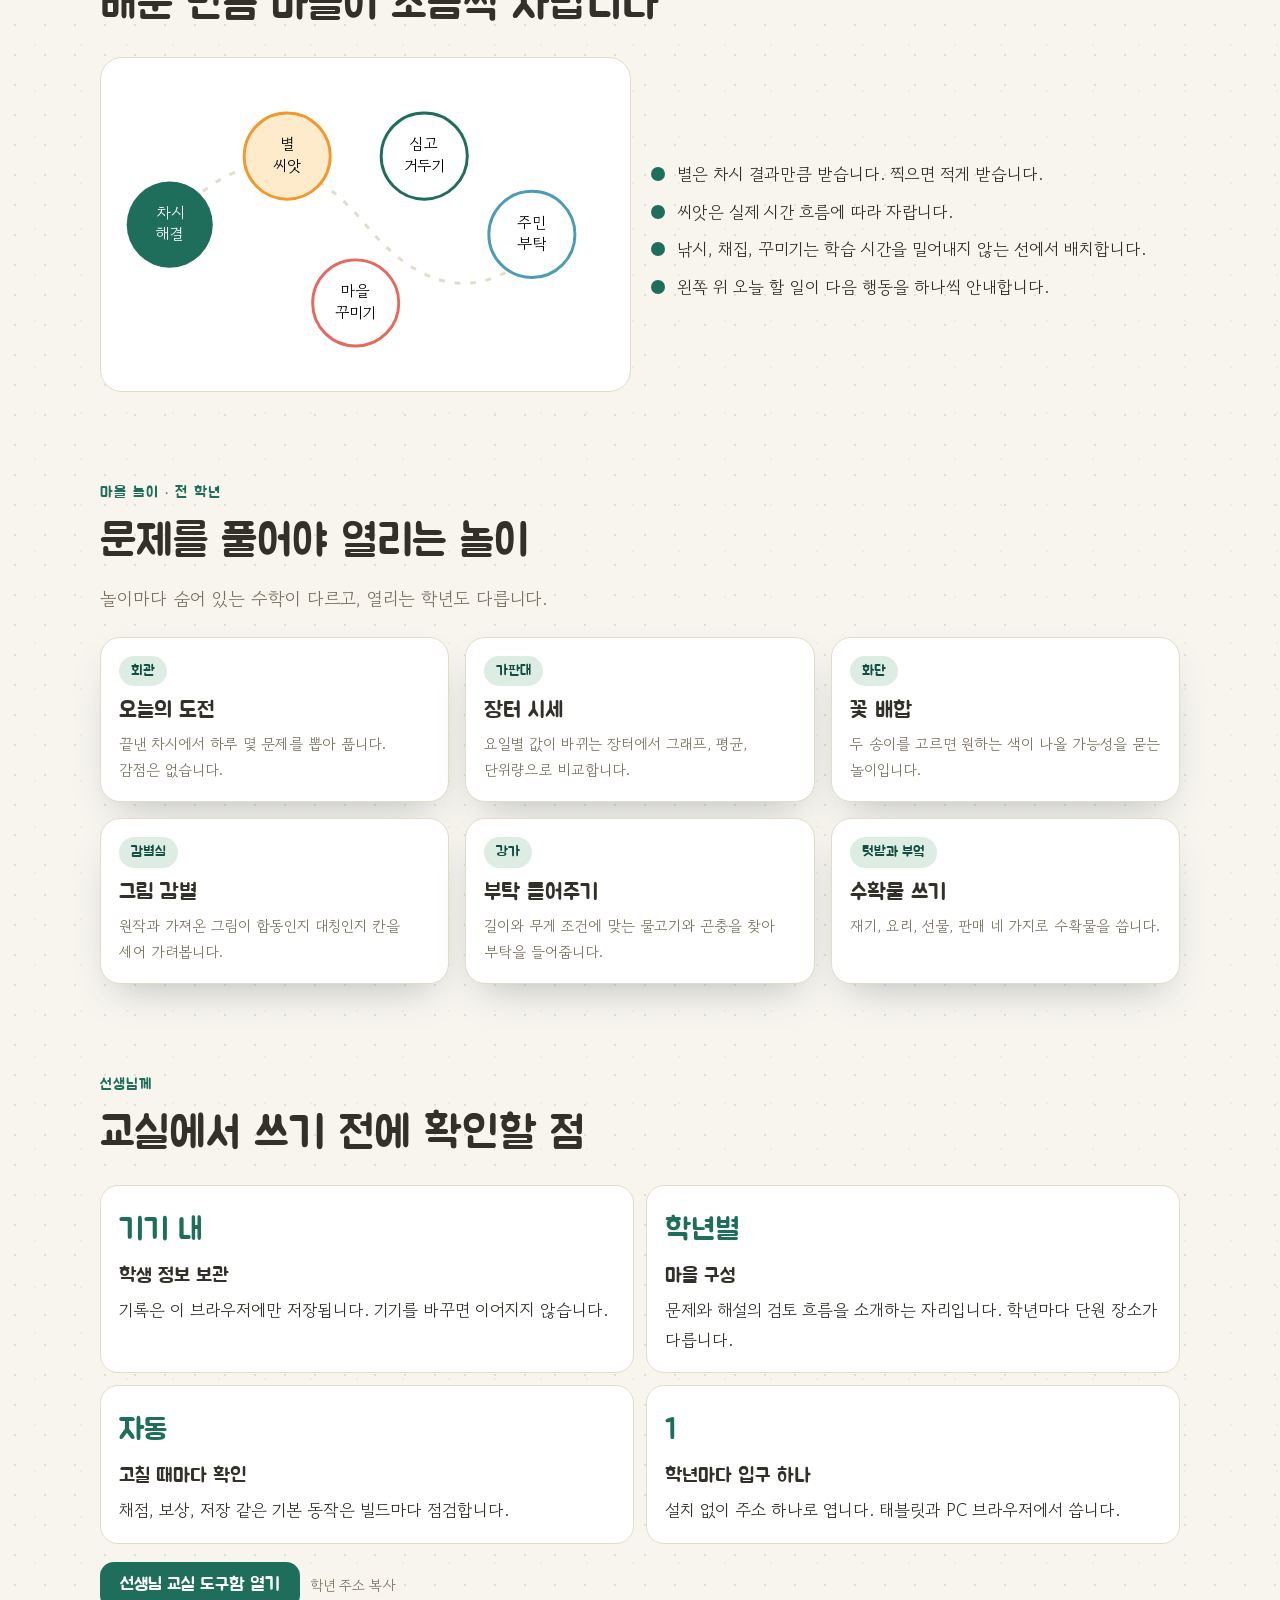
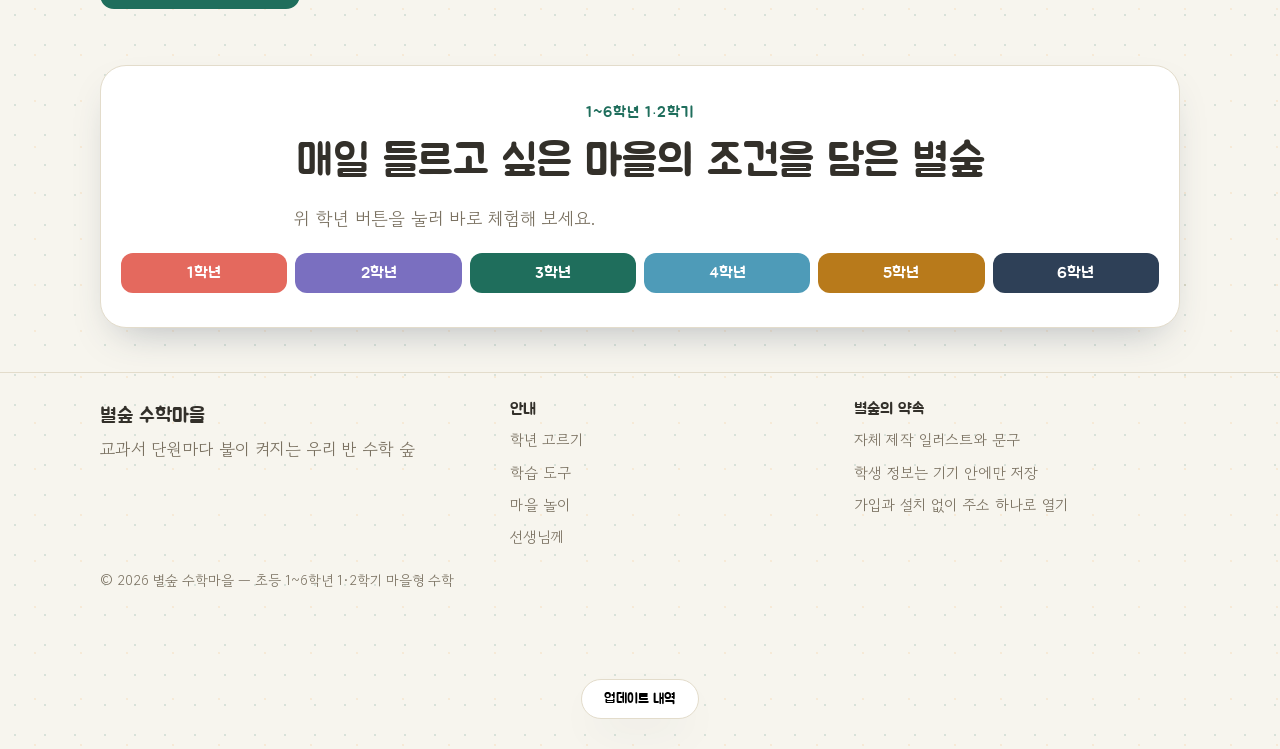
==== commit 7739391c: "1학기 마을 개통: 35개 단원·계절 기본학기·1학기 지도 6종·단원 맞춤 무한연습" ====
--- a/index.html
+++ b/index.html
@@ -3,8 +3,8 @@
 <head>
 <meta charset="utf-8">
 <meta name="viewport" content="width=device-width, initial-scale=1, viewport-fit=cover">
-<title>별숲 수학마을 | 초등 2학기 마을형 수학</title>
-<meta name="description" content="초등 1~6학년 2학기 수학을 별빛 숲 마을에서 배우는 별숲 수학마을 소개 페이지입니다. 학년별 마을 입장, 조작 교구, 별과 씨앗 성장 순환을 안내합니다.">
+<title>별숲 수학마을 | 초등 1·2학기 마을형 수학</title>
+<meta name="description" content="초등 1~6학년 1·2학기 수학을 별빛 숲 마을에서 배우는 별숲 수학마을 소개 페이지입니다. 학년별 마을 입장, 조작 교구, 별과 씨앗 성장 순환을 안내합니다.">
 <link rel="preconnect" href="https://fonts.googleapis.com">
 <link rel="preconnect" href="https://fonts.gstatic.com" crossorigin>
 <link rel="stylesheet" href="https://fonts.googleapis.com/css2?family=Jua&family=Gowun+Dodum&display=swap">
@@ -34,7 +34,7 @@
 <main id="top">
 <section class="hero wrap">
 <div class="showcase">
-<p class="eyebrow">초등 1~6학년 2학기 · 별빛 숲 마을형 수학</p>
+<p class="eyebrow">초등 1~6학년 1·2학기 · 별빛 숲 마을형 수학</p>
 <h1><span class="swap">교과서 단원마다 불이 켜지는</span>우리 반 수학 숲, 별숲 수학마을</h1>
 <p class="lead">학생은 별숲의 주민이 되어 단원마다 다른 장소에서 문제를 풉니다. 푼 만큼 받은 별과 씨앗으로 마을을 가꿉니다. 학년마다 마을이 따로 있고, 1·2학년은 그림을 보고 손으로 조작하는 새싹숲입니다. 설치 없이 브라우저에서 바로 엽니다.</p>
 <div class="facts" aria-label="요약">
@@ -194,7 +194,7 @@
 </div>
 <div class="row2 teacher-tools"><button class="pad-btn btn-pulse" id="openTeacherBox" type="button">선생님 교실 도구함 열기</button><small>학년 주소 복사</small></div>
 <div class="closing">
-<p class="eyebrow">1~6학년 2학기</p>
+    <p class="eyebrow">1~6학년 1·2학기</p>
 <h2>매일 들르고 싶은 마을의 조건을 담은 별숲</h2>
 <p class="lead">위 학년 버튼을 눌러 바로 체험해 보세요.</p>
 <div class="mini" id="miniGrades"></div>
@@ -208,7 +208,7 @@
 <div><h2>안내</h2><ul><li><a href="#grades">학년 고르기</a></li><li><a href="#tools">학습 도구</a></li><li><a href="#play">마을 놀이</a></li><li><a href="#teacher">선생님께</a></li></ul></div>
 <div><h2>별숲의 약속</h2><ul><li>자체 제작 일러스트와 문구</li><li>학생 정보는 기기 안에만 저장</li><li>가입과 설치 없이 주소 하나로 열기</li></ul></div>
 </div>
-<p class="copy-line">© 2026 별숲 수학마을 — 초등 1~6학년 2학기 마을형 수학</p>
+<p class="copy-line">© 2026 별숲 수학마을 — 초등 1~6학년 1·2학기 마을형 수학</p>
 </div>
 </footer>
 <button id="historyBtn" type="button">업데이트 내역</button>
@@ -240,9 +240,9 @@
 <div class="row2"><button id="closeTeacher" type="button">닫기</button></div>
 </dialog>
 <div id="toast" role="status" aria-live="polite"></div>
-<script src="assets/js/grades.js?v=18"></script>
-<script src="assets/js/history.js?v=18"></script>
-<script src="assets/js/app.js?v=18"></script>
+<script src="assets/js/grades.js?v=19"></script>
+<script src="assets/js/history.js?v=19"></script>
+<script src="assets/js/app.js?v=20"></script>
 <script src="assets/js/pwa.js"></script>
 </body>
 </html>
--- a/assets/css/styles.css
+++ b/assets/css/styles.css
@@ -43,7 +43,14 @@
 .tag.coral { background: #F9DED8; color: var(--ink); }
 .bar { position: sticky; top: 0; z-index: 20; background: rgba(247, 245, 238, .92); border-bottom: 1px solid var(--line); backdrop-filter: blur(10px); }
 .bar-in { display: flex; align-items: center; gap: 18px; padding-block: 10px; }
-.logo { display: flex; align-items: center; gap: 8px; font-family: var(--display); font-size: 20px; text-decoration: none; }
+.logo { display: flex; align-items: center; gap: 8px; font-family: var(--display); font-size: 20px; text-decoration: none; white-space: nowrap; flex-shrink: 0; }
+@media (max-width: 960px) {
+  .bar-in { flex-wrap: wrap; gap: 6px 10px; padding-block: 8px; }
+  .logo { font-size: 17px; }
+  .logo svg { width: 22px; height: 22px; }
+  .bar nav { order: 3; flex: 1 1 100%; margin-left: 0; overflow-x: visible; flex-wrap: wrap; row-gap: 4px; }
+  .bar nav a { font-size: 14px; padding: 5px 10px; }
+}
 .logo svg { width: 26px; height: 26px; }
 .bar nav { display: flex; gap: 4px; margin-left: auto; overflow-x: auto; }
 .bar nav a { font-family: var(--display); font-size: 15px; text-decoration: none; padding: 6px 12px; border-radius: 999px; color: var(--ink-soft); white-space: nowrap; }
@@ -153,7 +160,7 @@
 .site-foot ul { list-style: none; margin: 0; padding: 0; display: grid; gap: 6px; font-size: 15px; }
 .site-foot a { text-decoration: none; }
 .copy-line { margin-top: 18px; font-size: 14px; }
-#historyBtn { position: fixed; right: 16px; bottom: 16px; z-index: 40; font-family: var(--display); font-size: 14px; padding: 10px 16px; border-radius: 999px; border: 1px solid var(--line); background: var(--card); box-shadow: var(--shadow); cursor: pointer; }
+#historyBtn { display: block; margin: 26px auto calc(30px + env(safe-area-inset-bottom, 0px)); font-family: var(--display); font-size: 14px; padding: 10px 22px; border-radius: 999px; border: 1px solid var(--line); background: var(--card); box-shadow: var(--shadow); cursor: pointer; }
 dialog { position: relative; border: 1px solid var(--line); border-radius: 18px; padding: 22px; max-width: min(540px, 94vw); }
 dialog::backdrop { background: rgba(46, 64, 87, .40); }
 dialog h3 { font-size: 22px; margin-bottom: 10px; padding-right: 44px; }
@@ -161,10 +168,14 @@
 @media (prefers-reduced-motion: reduce) { dialog .dlg-x { transition: none; } }
 dialog button { font-family: var(--display); margin-top: 12px; padding: 10px 18px; border-radius: 12px; border: 1px solid var(--line); background: var(--paper); cursor: pointer; }
 .trial-card { margin-top: 14px; border: 1px solid var(--line); border-radius: 16px; padding: 14px; background: var(--paper); display: grid; gap: 10px; }
-.trial-top { display: flex; justify-content: space-between; align-items: center; gap: 8px; }
+.trial-top { display: flex; justify-content: space-between; align-items: center; gap: 8px; flex-wrap: wrap; }
 .trial-svg svg { display: block; width: 100%; height: auto; border-radius: 12px; background: #fff; border: 1px solid var(--line); }
 .trial-q { font-family: var(--display); font-size: 19px; line-height: 1.4; }
-.trial-choices { display: grid; grid-template-columns: repeat(3, 1fr); gap: 8px; }
+.trial-choices { display: grid; grid-template-columns: repeat(3, minmax(0, 1fr)); gap: 8px; }
+.trial-choices .trial-choice { min-width: 0; }
+@media (max-width: 560px) {
+  .trial-choices { grid-template-columns: repeat(2, minmax(0, 1fr)); }
+}
 .trial-choice { margin-top: 0; font-size: 18px; padding: 12px 10px; border-radius: 14px; background: var(--card); border: 2px solid var(--leaf); color: var(--ink); }
 .trial-choices.low-mode .trial-choice { font-size: 22px; padding: 16px 10px; background: var(--sun-pale); border-color: var(--sun); }
 .trial-fb { font-size: 15px; color: var(--leaf-deep); min-height: 24px; }
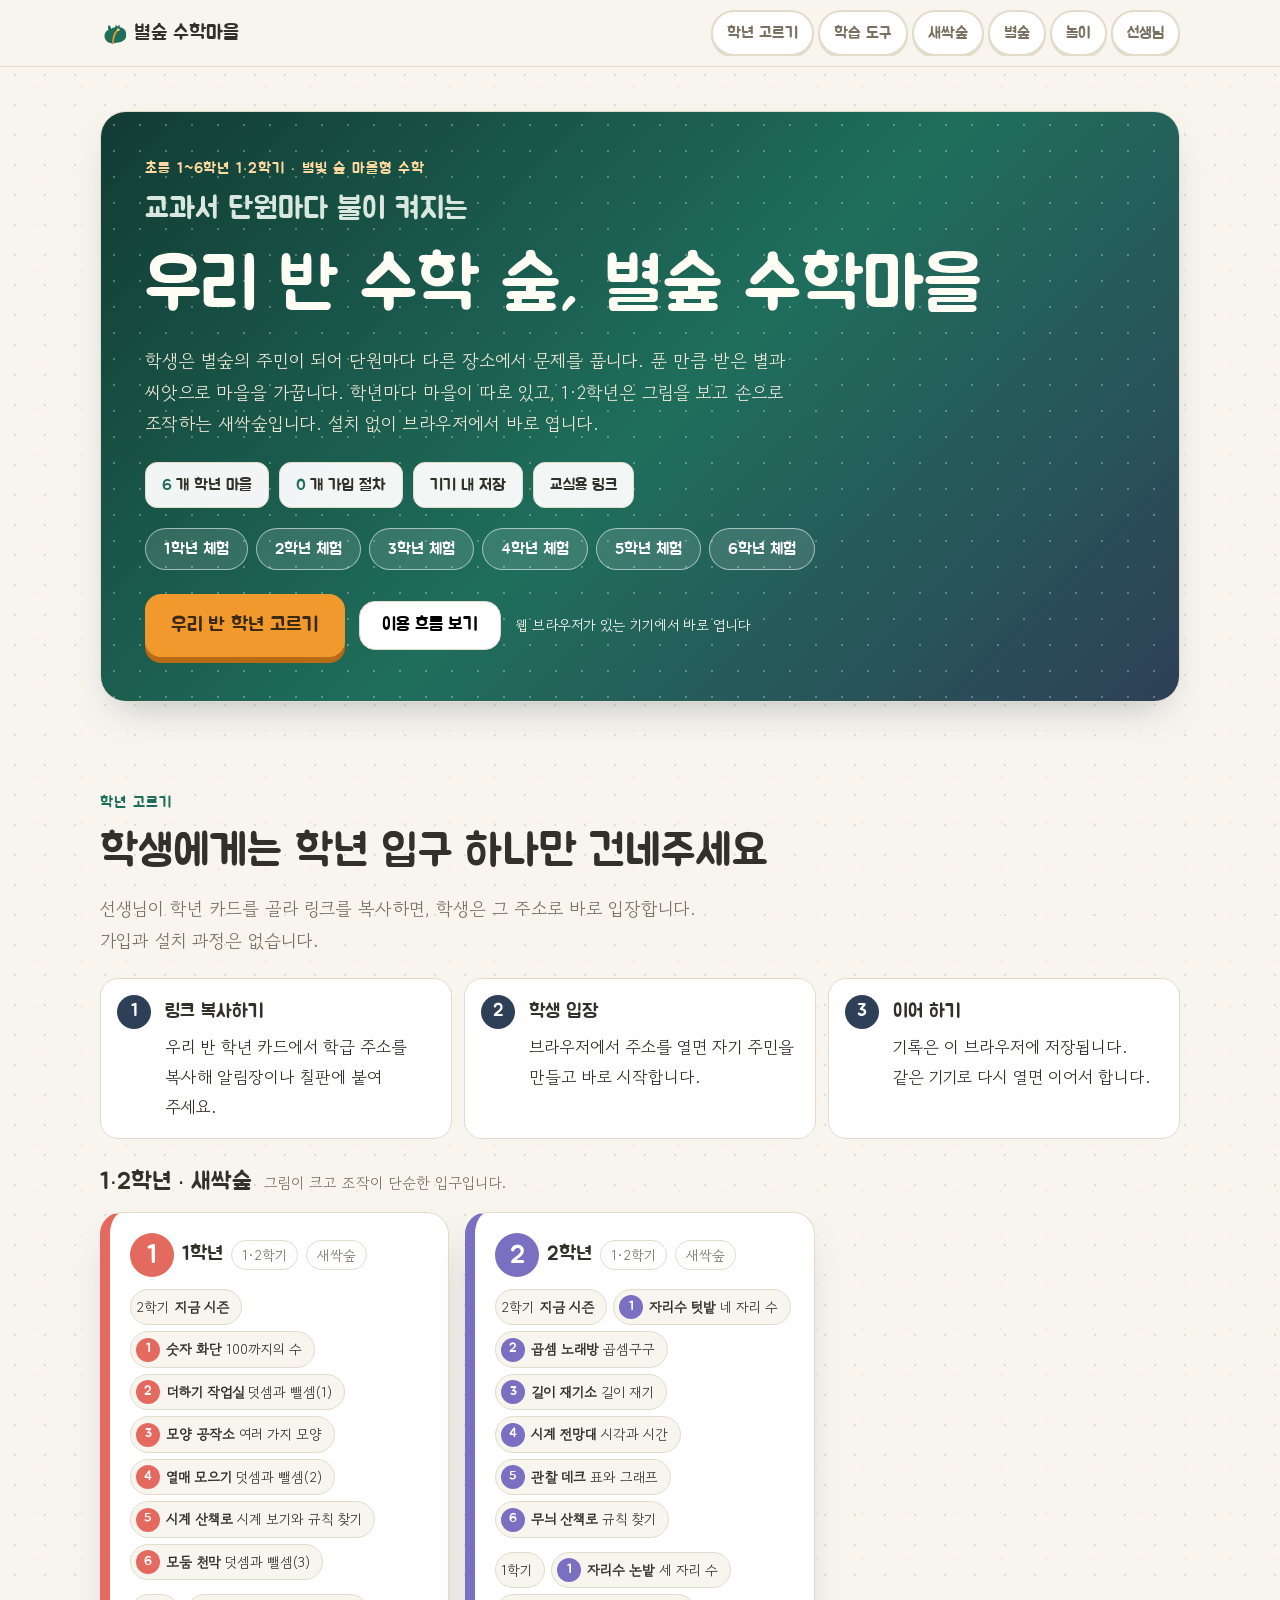
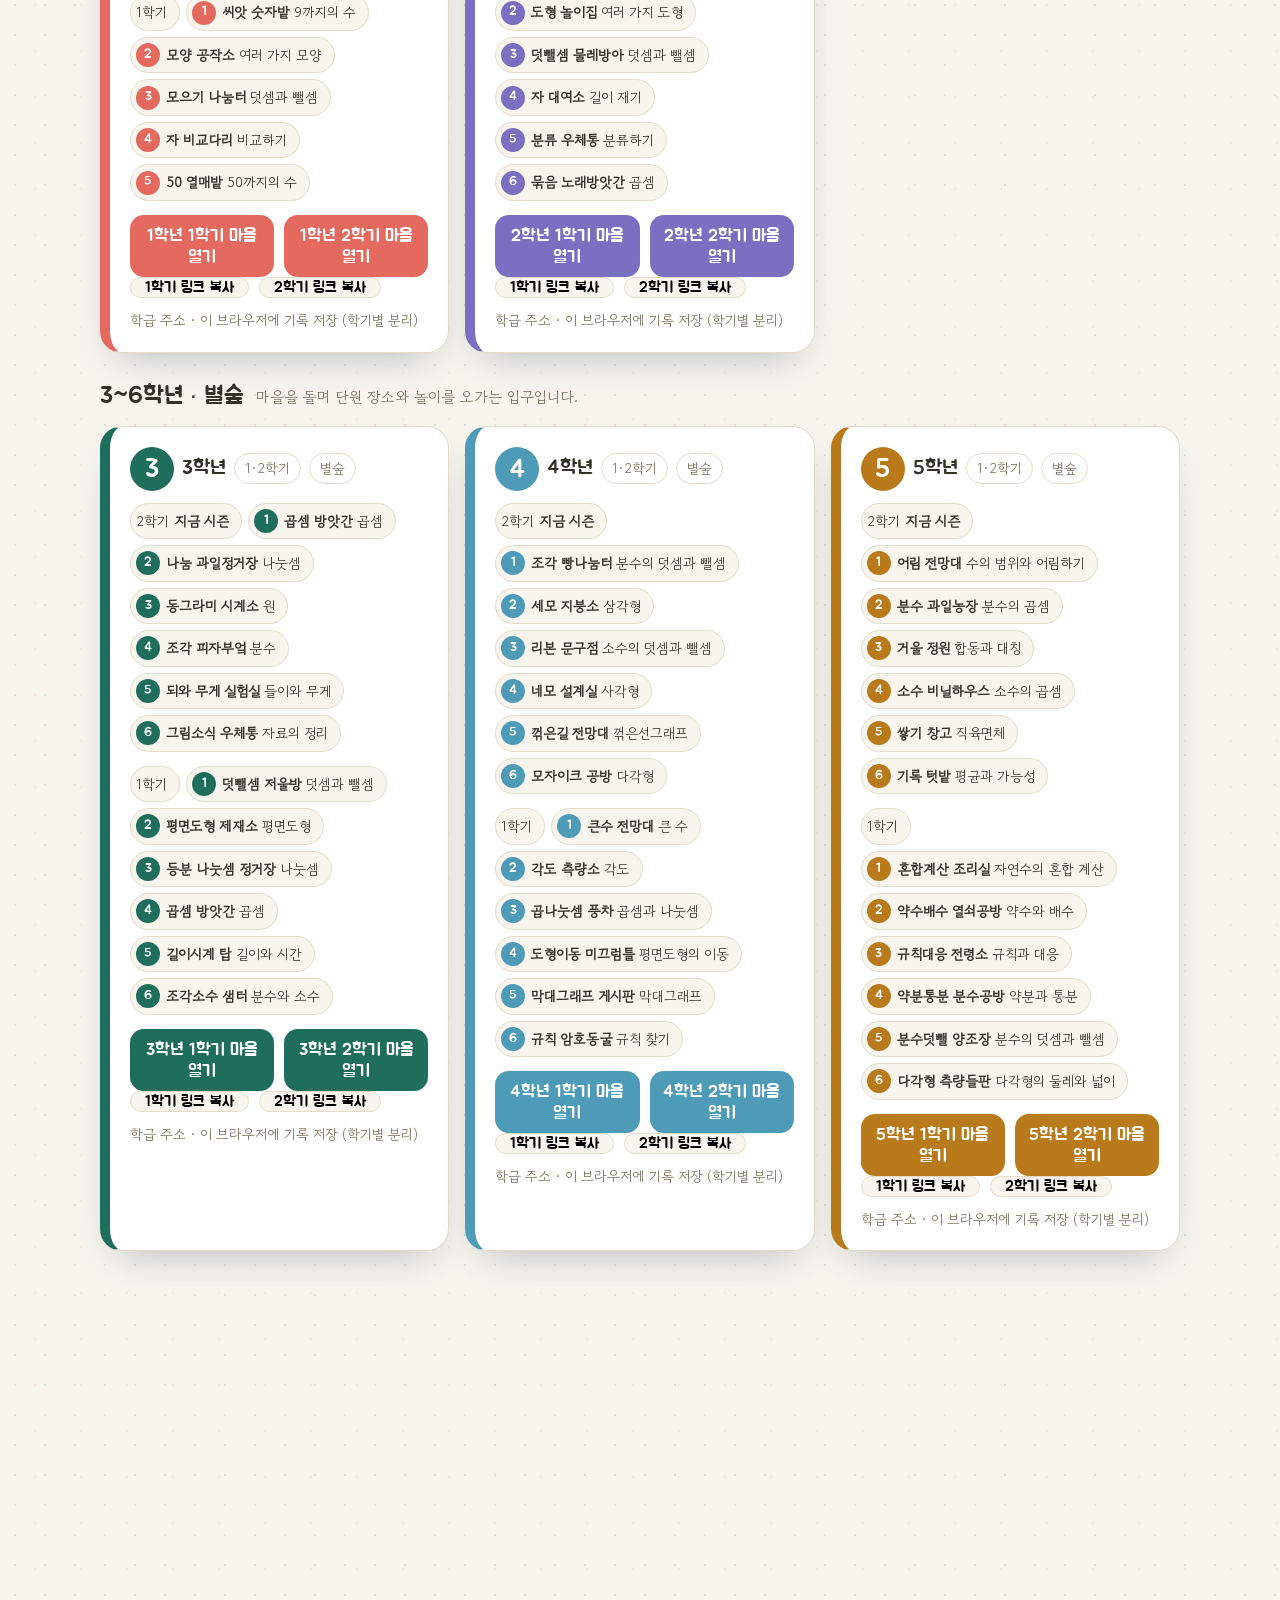
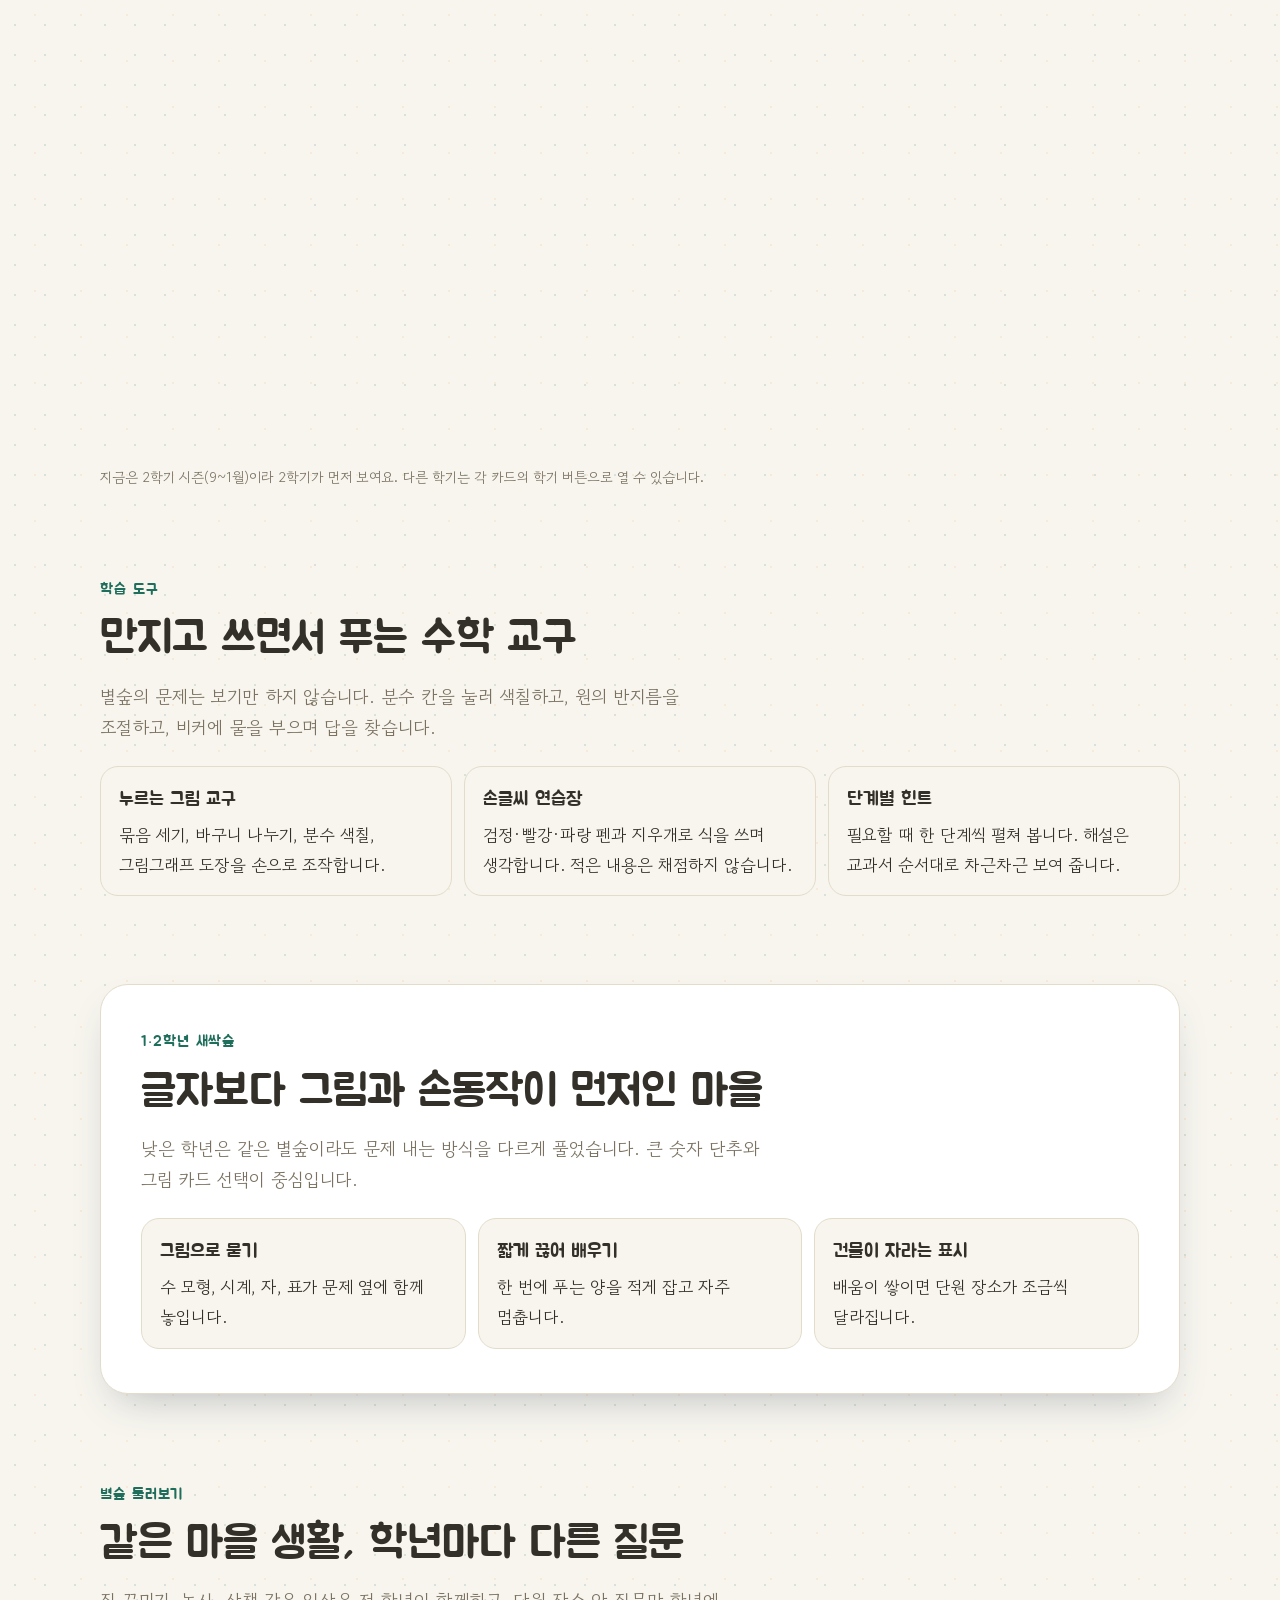
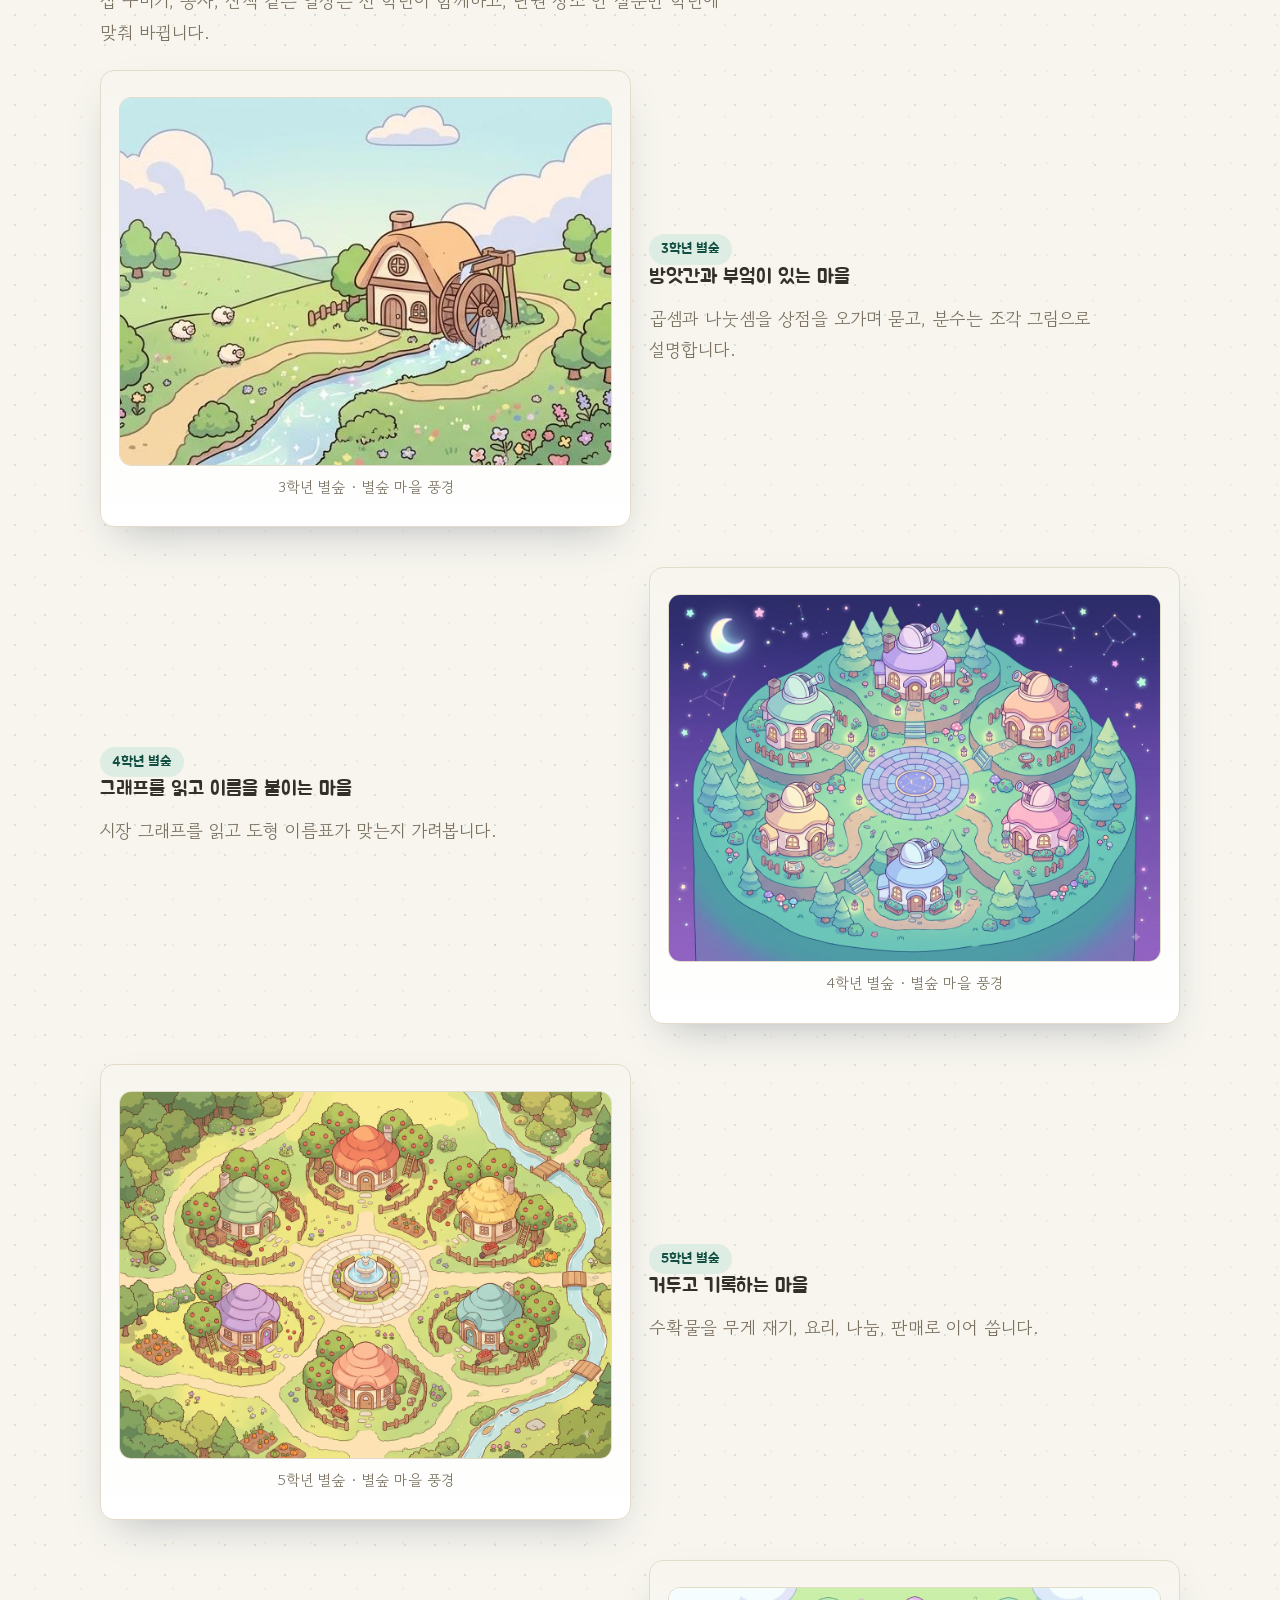
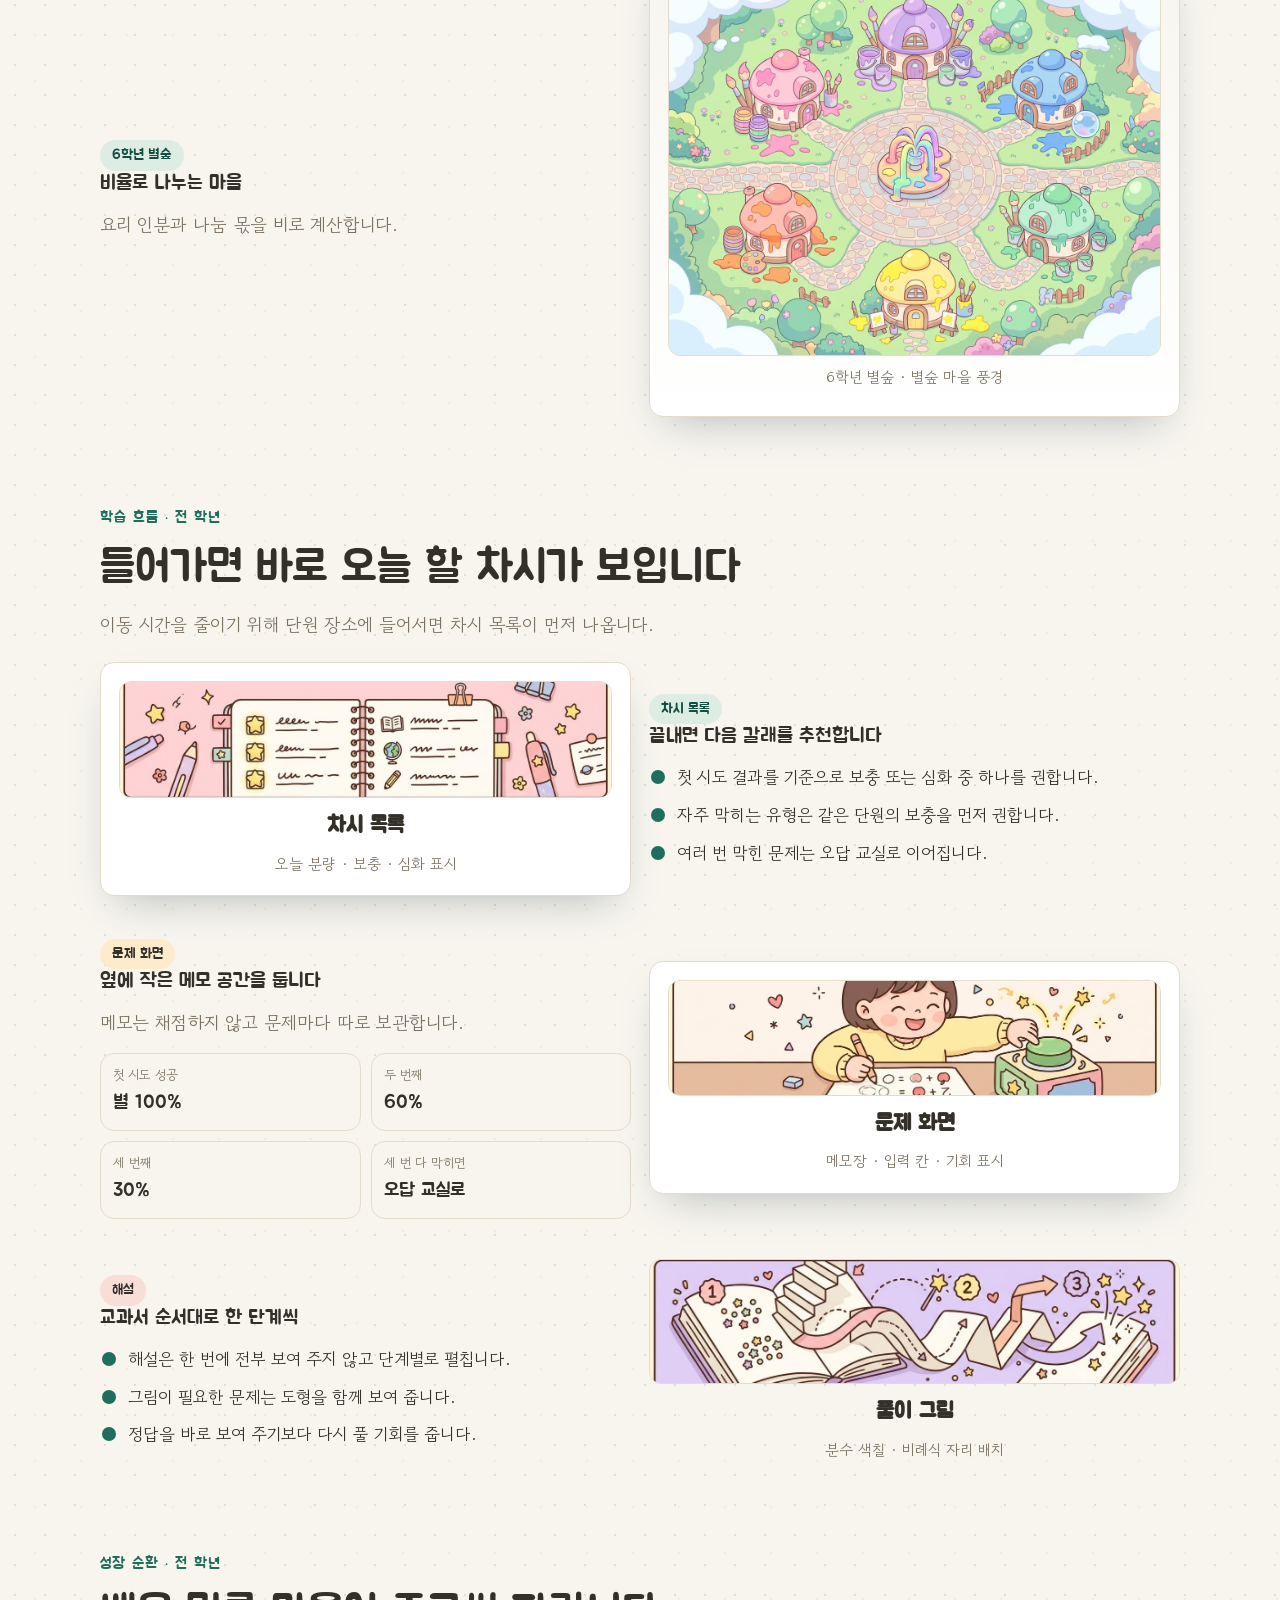
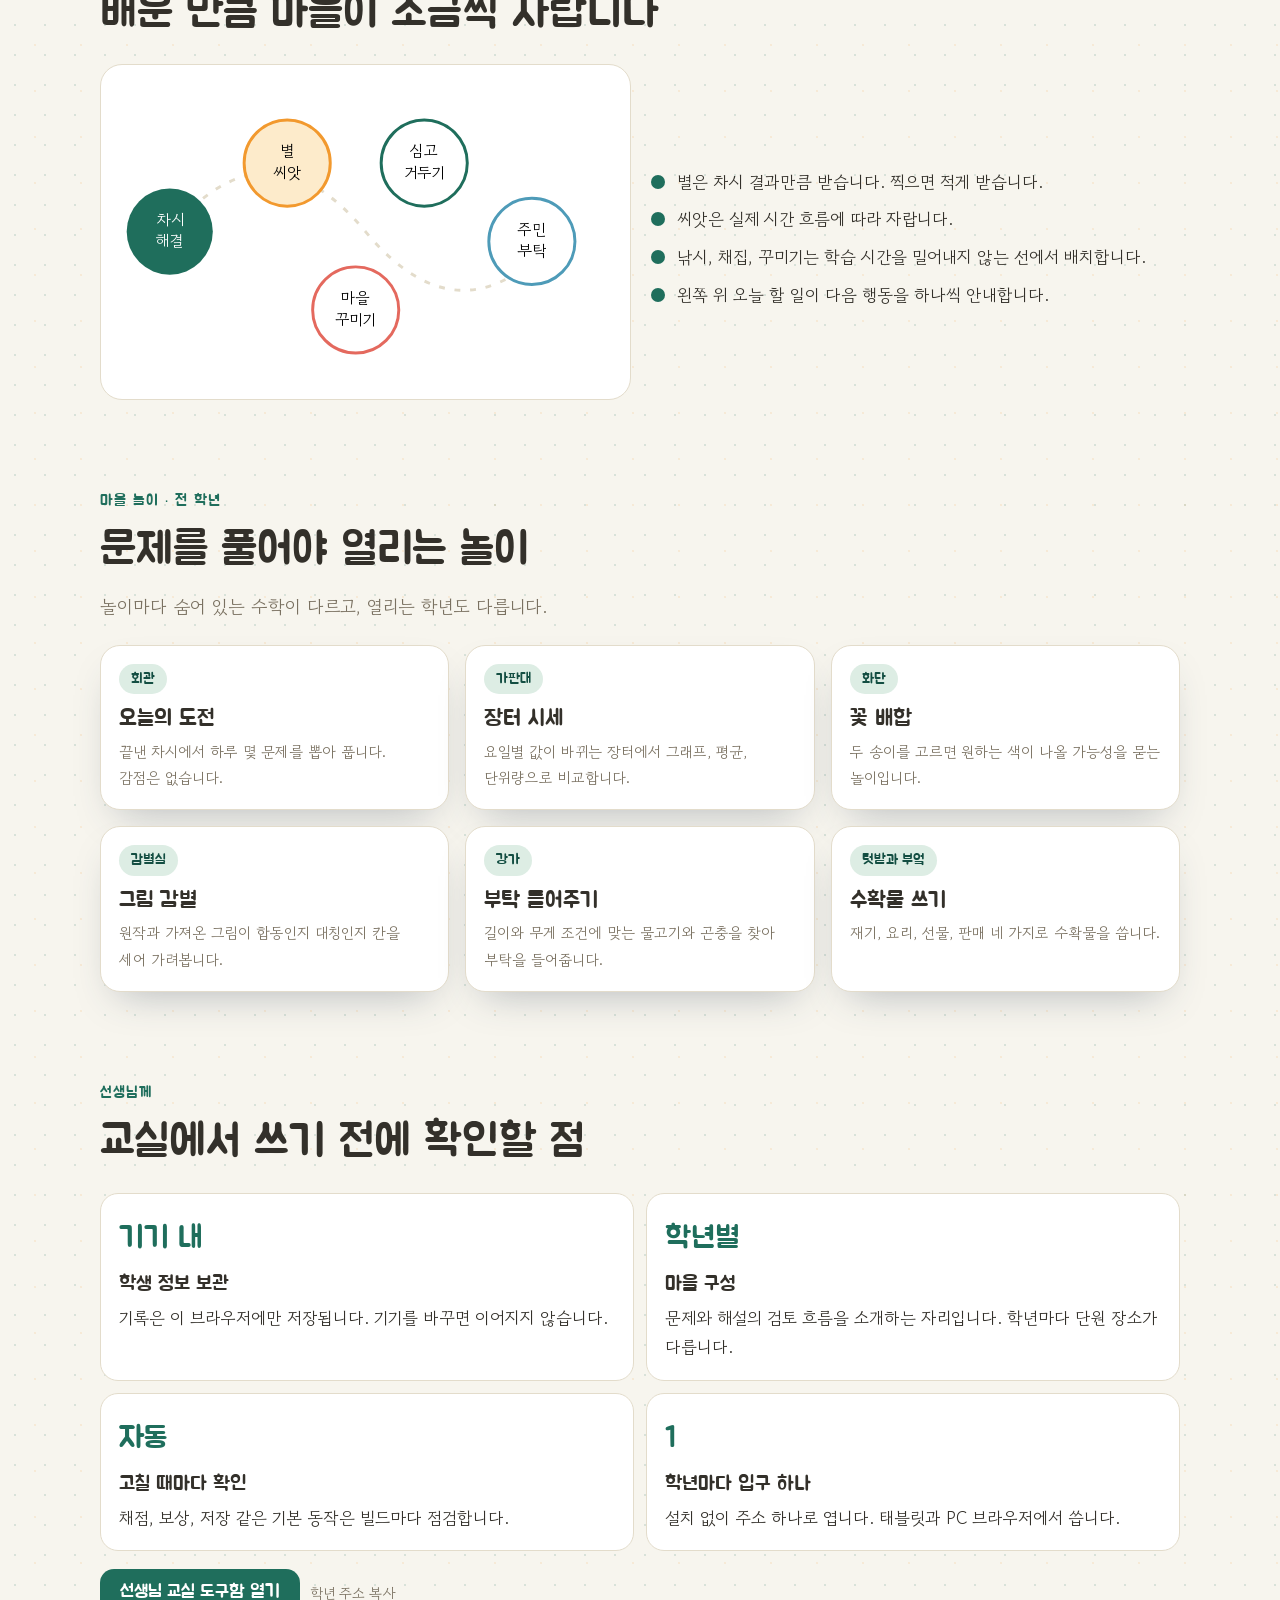
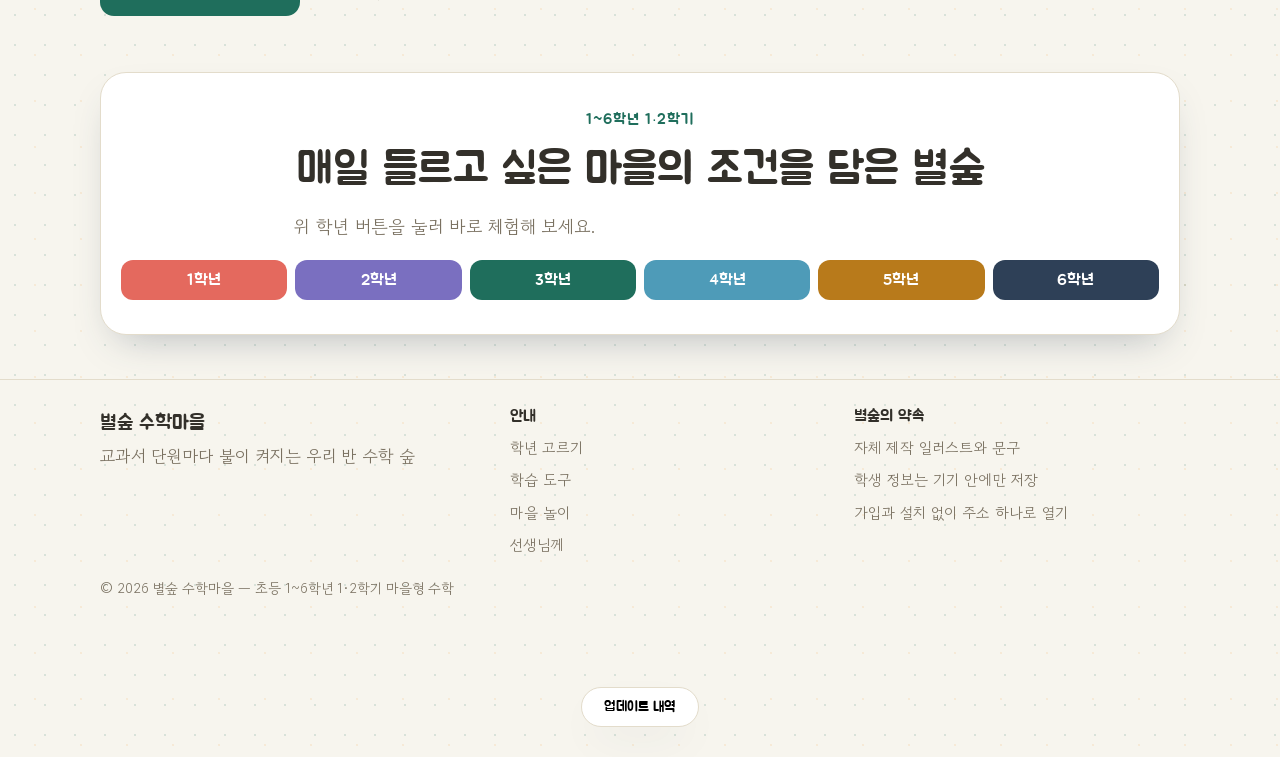
==== commit 59fb15f5: "바로 입장·헤더 강조: 수업 체험 팝업 제거, 마을 헤더 학년 버튼·학기 전환 단추 강화" ====
--- a/index.html
+++ b/index.html
@@ -11,7 +11,7 @@
 <link rel="manifest" href="manifest.json">
 <meta name="theme-color" content="#1F6E5C">
 <link rel="apple-touch-icon" href="assets/img/icon-192.png">
-<link rel="stylesheet" href="assets/css/styles.css">
+<link rel="stylesheet" href="assets/css/styles.css?v=37">
 </head>
 <body>
 <a class="skip" href="#grades">학년 고르기로 바로가기</a>
@@ -221,10 +221,10 @@
 <dialog id="guideDialog" aria-label="이용 흐름 안내">
 <h3>이용 흐름</h3>
 <ol>
-<li>위 학년 카드에서 원하는 학년을 찾습니다.</li>
-<li>마을 열기를 눌러 학년 마을 안내를 확인합니다.</li>
+<li>위 학년 카드에서 원하는 학년과 학기를 찾습니다.</li>
+<li>마을 열기를 누르면 바로 마을로 입장합니다. (수업 체험 팝업 없음)</li>
 <li>링크 복사를 눌러 교실용 주소를 알림장에 붙입니다.</li>
-<li>학년 마을 열기를 눌러 수업을 시작합니다.</li>
+<li>학년 마을에서 단원 집에 들어가 수업을 시작합니다.</li>
 </ol>
 <button id="closeGuide" type="button">닫기</button>
 </dialog>
@@ -242,7 +242,7 @@
 <div id="toast" role="status" aria-live="polite"></div>
 <script src="assets/js/grades.js?v=19"></script>
 <script src="assets/js/history.js?v=19"></script>
-<script src="assets/js/app.js?v=20"></script>
+<script src="assets/js/app.js?v=21"></script>
 <script src="assets/js/pwa.js"></script>
 </body>
 </html>
--- a/assets/css/styles.css
+++ b/assets/css/styles.css
@@ -206,3 +206,9 @@
   html { scroll-behavior: auto; }
   .rise { opacity: 1; transform: none; }
 }
+/* 마을 헤더: 학년 바로가기·학기 전환 강조 */
+.bar nav a { background: var(--card); border: 2px solid var(--line); box-shadow: 0 2px 0 var(--line); font-size: 16px; padding: 7px 14px; }
+.bar nav a:hover { border-color: var(--leaf); background: var(--leaf-pale); color: var(--leaf-deep); }
+.bar nav a[aria-current="page"] { background: var(--leaf); border-color: var(--leaf-deep); color: #fff; }
+#semSwitchBtn { background: var(--sun); border-color: #C97A1B; color: #fff; box-shadow: 0 2px 0 #C97A1B; font-size: 16px; }
+#semSwitchBtn:hover { background: var(--sun); border-color: #C97A1B; color: #fff; filter: brightness(1.06); }
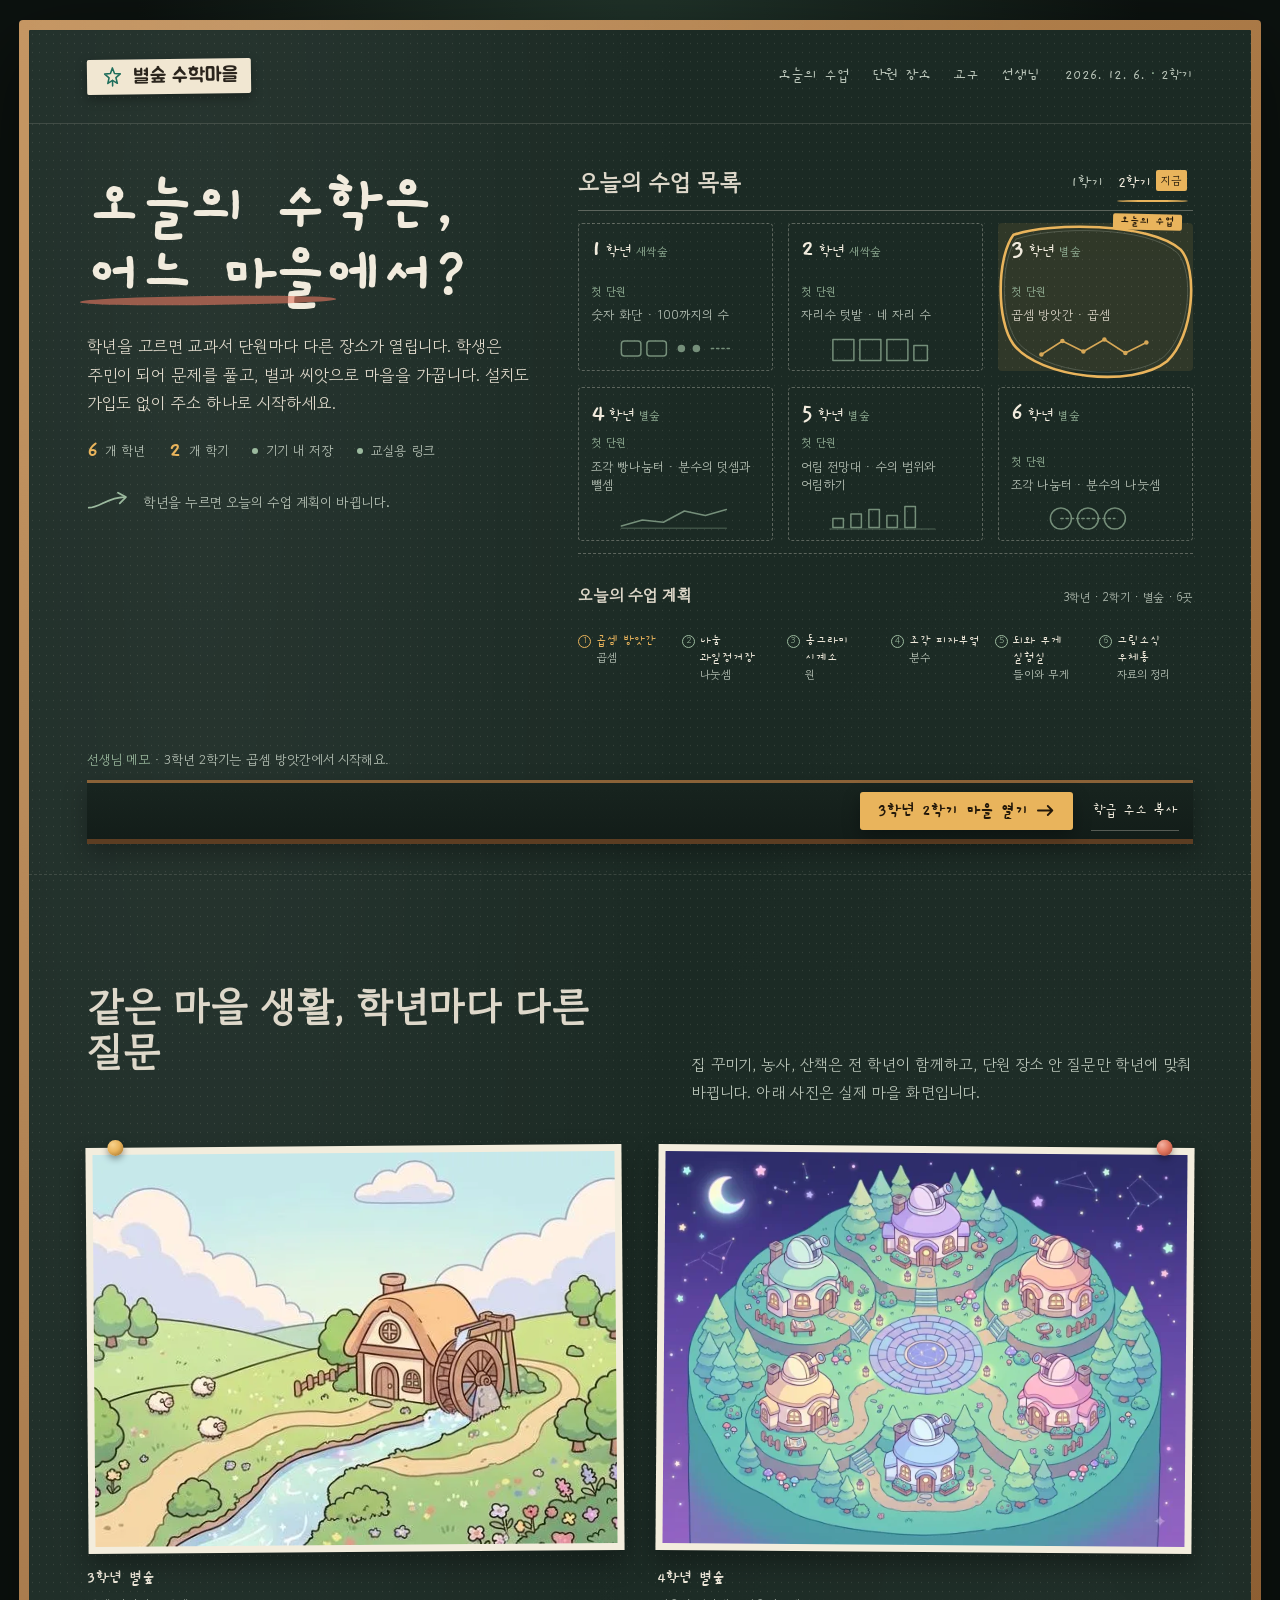
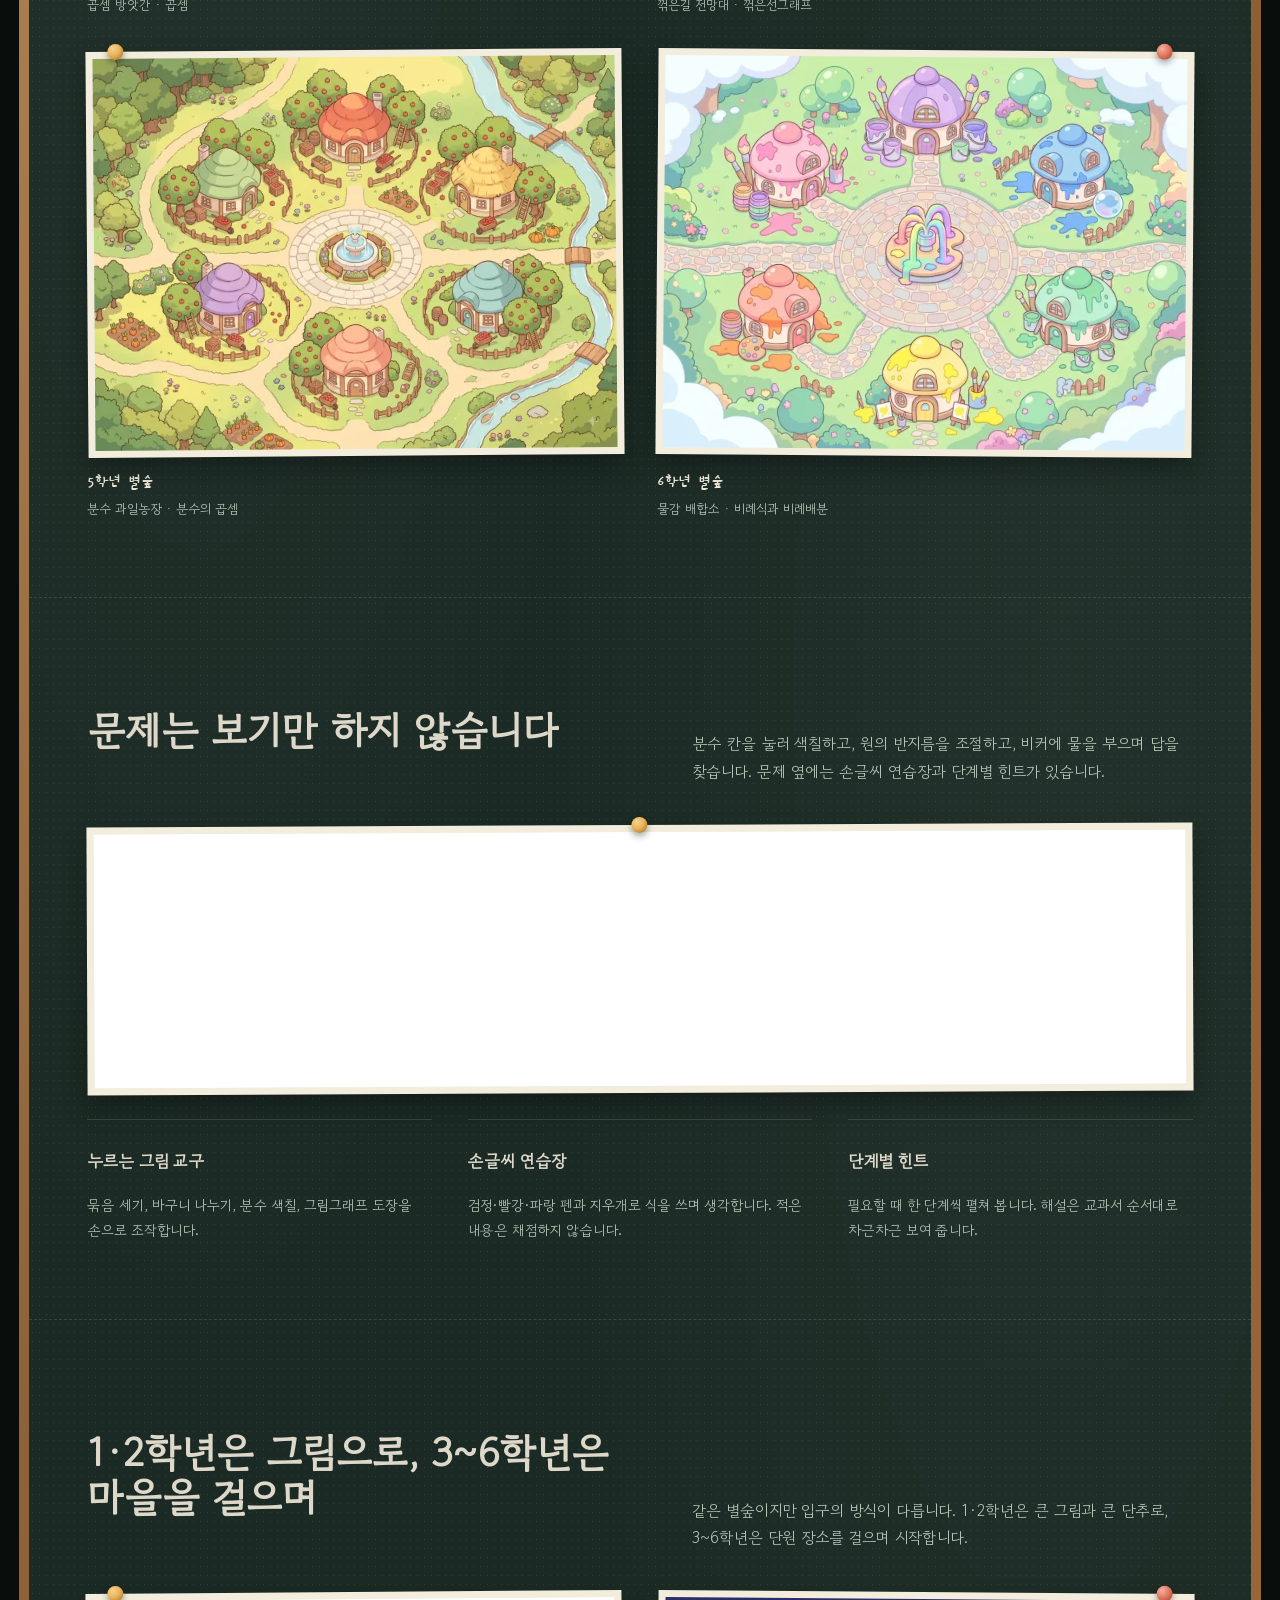
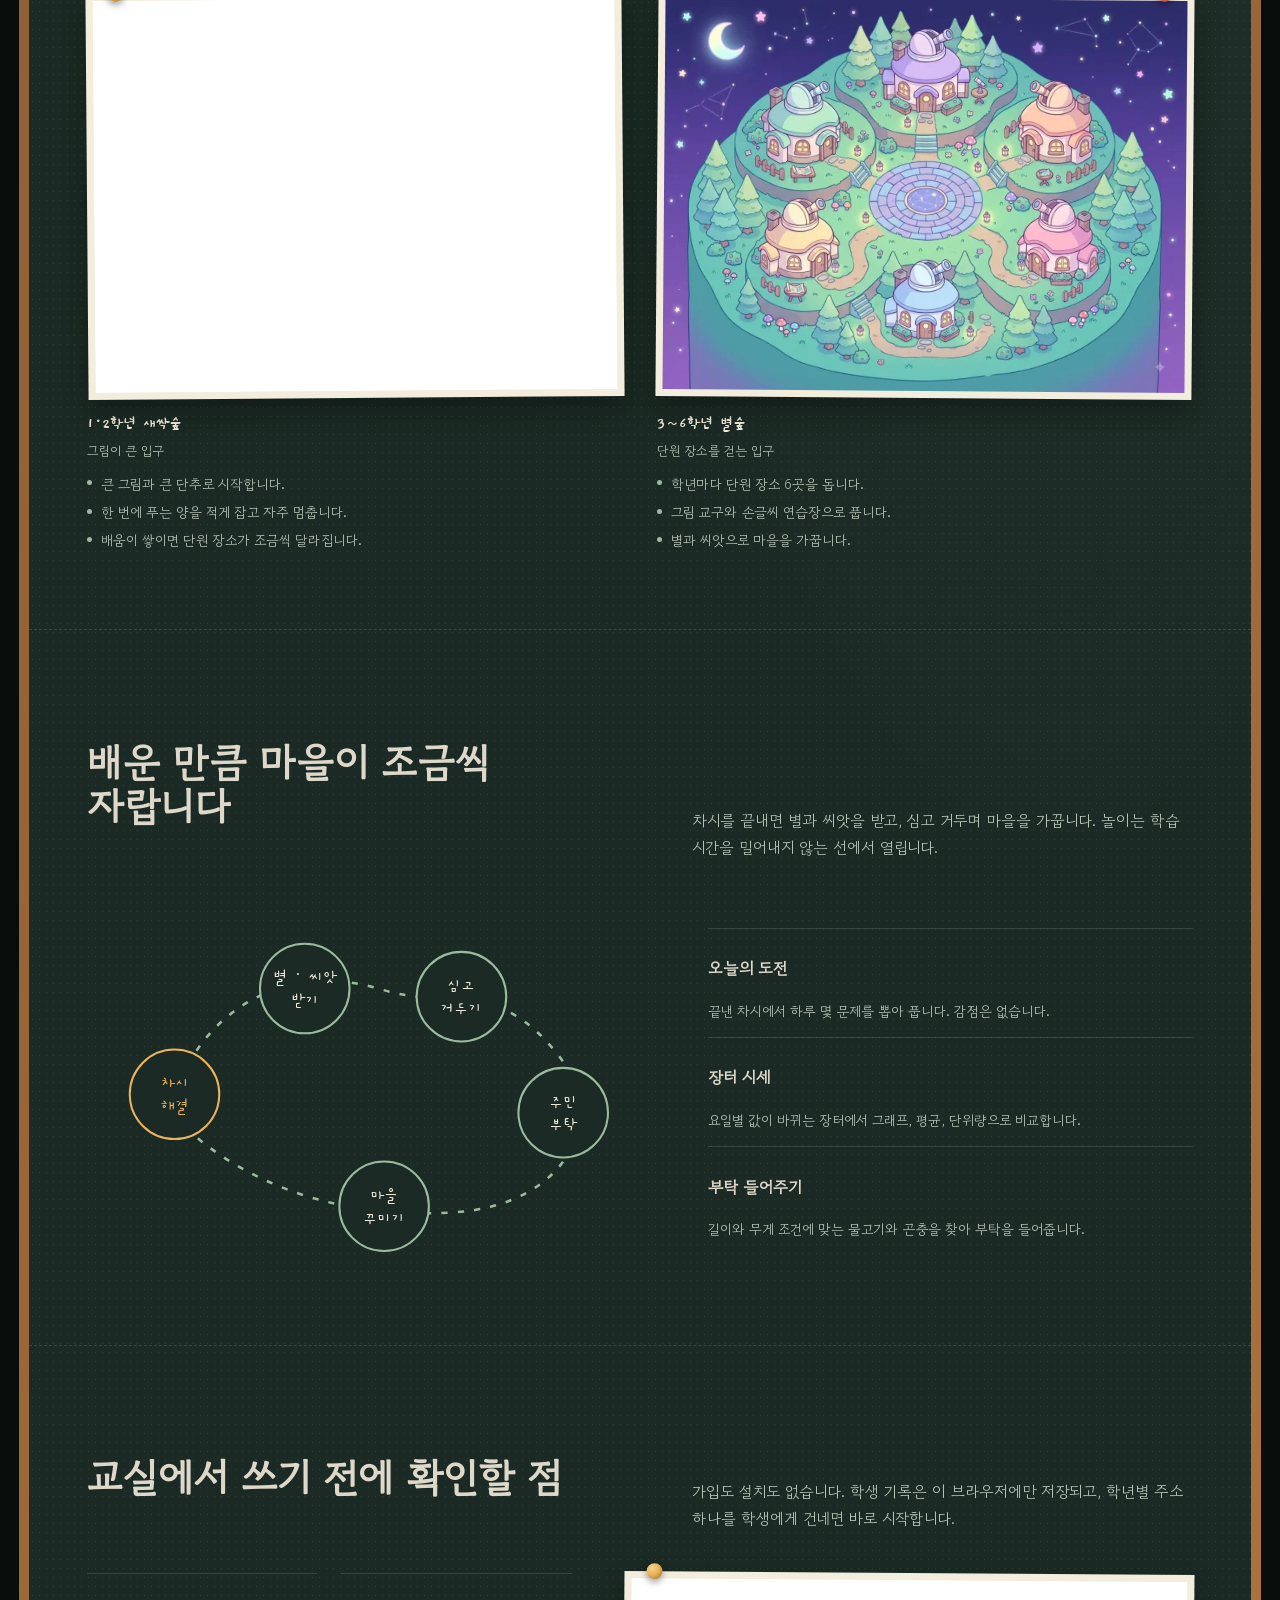
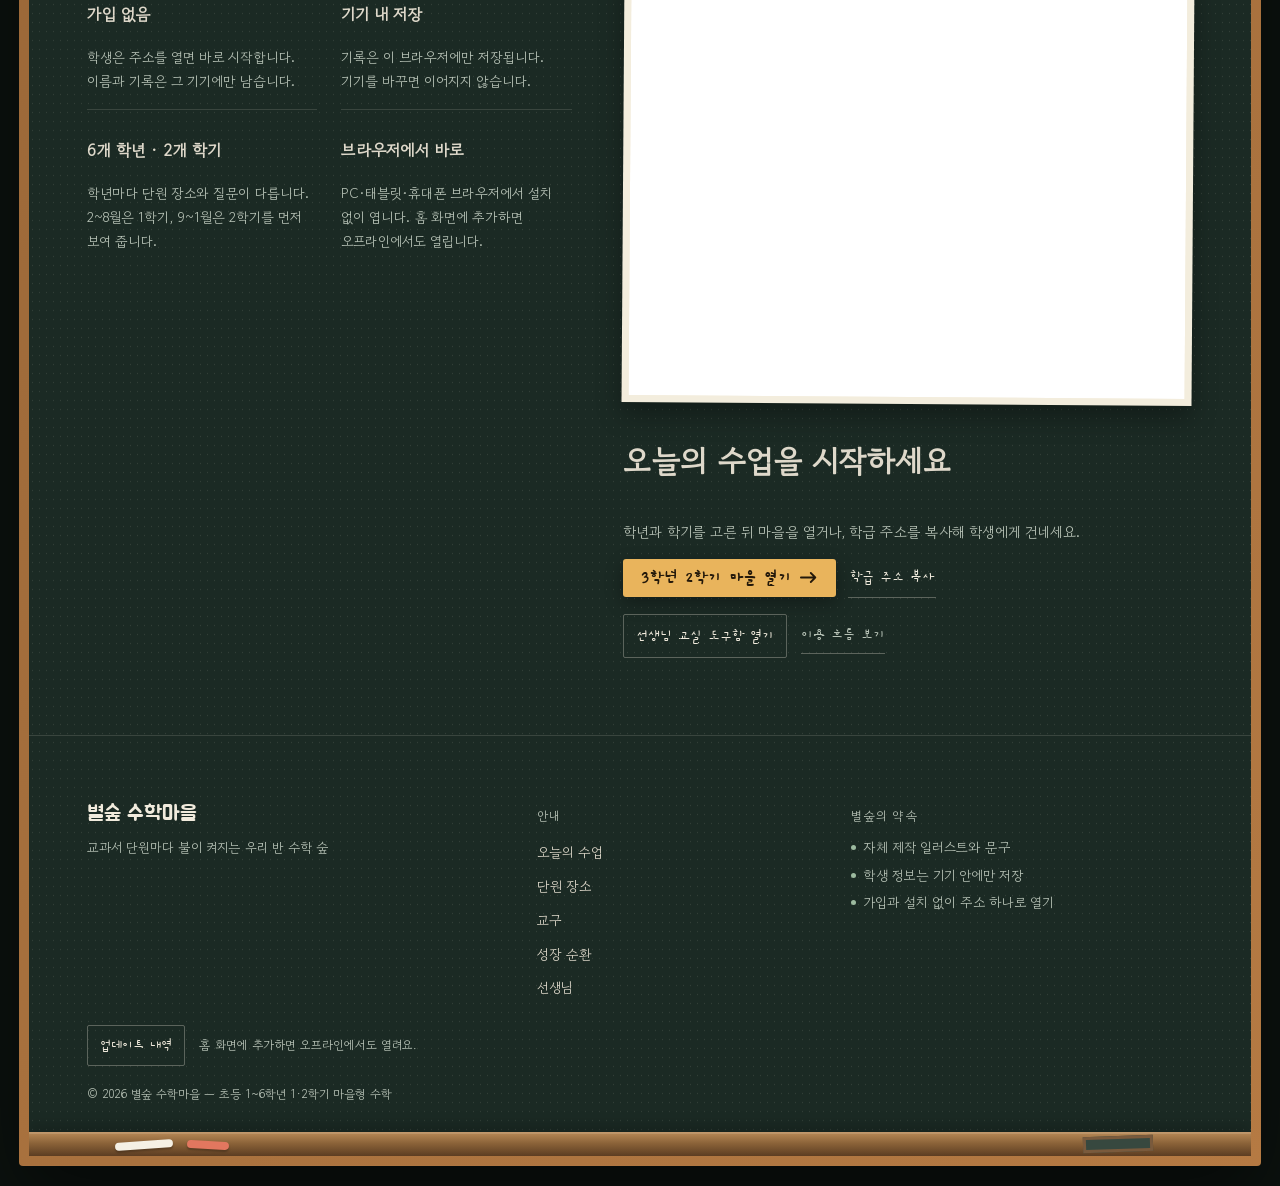
==== commit d5914209: "랜딩을 칠판 수업 보드로 새 단장: 학년·학기 선택·수업 계획·모바일 입장 독" ====
--- a/index.html
+++ b/index.html
@@ -3,246 +3,387 @@
 <head>
 <meta charset="utf-8">
 <meta name="viewport" content="width=device-width, initial-scale=1, viewport-fit=cover">
-<title>별숲 수학마을 | 초등 1·2학기 마을형 수학</title>
-<meta name="description" content="초등 1~6학년 1·2학기 수학을 별빛 숲 마을에서 배우는 별숲 수학마을 소개 페이지입니다. 학년별 마을 입장, 조작 교구, 별과 씨앗 성장 순환을 안내합니다.">
+<title>별숲 수학마을 · 초등 1~6학년 1·2학기 마을형 수학</title>
+<meta name="description" content="학년과 학기를 고르면 교과서 단원마다 다른 마을이 열립니다. 설치와 가입 없이 학급 주소 하나로 시작하는 초등 1~6학년 1·2학기 수학.">
 <link rel="preconnect" href="https://fonts.googleapis.com">
 <link rel="preconnect" href="https://fonts.gstatic.com" crossorigin>
-<link rel="stylesheet" href="https://fonts.googleapis.com/css2?family=Jua&family=Gowun+Dodum&display=swap">
+<link rel="stylesheet" href="https://fonts.googleapis.com/css2?family=Gaegu:wght@400;700&family=Gowun+Dodum&family=Jua&display=swap">
 <link rel="manifest" href="manifest.json">
-<meta name="theme-color" content="#1F6E5C">
+<meta name="theme-color" content="#1B2A24">
+<meta name="color-scheme" content="dark">
 <link rel="apple-touch-icon" href="assets/img/icon-192.png">
-<link rel="stylesheet" href="assets/css/styles.css?v=37">
+<meta property="og:type" content="website">
+<meta property="og:title" content="별숲 수학마을 · 오늘의 수학은 어느 마을에서?">
+<meta property="og:description" content="학년과 학기를 고르면 교과서 단원마다 다른 마을이 열립니다. 설치와 가입 없이 학급 주소 하나로 시작하세요.">
+<meta property="og:image" content="https://wbmaker2.github.io/starforest-math-village/assets/img/flow/hero.jpg">
+<meta property="og:image:width" content="1200">
+<meta property="og:image:height" content="896">
+<meta property="og:image:alt" content="마을로 걸어가는 학생들">
+<meta name="twitter:card" content="summary_large_image">
+<link rel="stylesheet" href="assets/css/landing.css?v=2">
 </head>
-<body>
-<a class="skip" href="#grades">학년 고르기로 바로가기</a>
-<header class="bar">
-<div class="wrap bar-in">
-<a class="logo" href="#top" aria-label="별숲 수학마을 처음으로">
-<svg viewBox="0 0 32 32" aria-hidden="true"><path d="M16 29c-6.5 0-10.5-4.2-10.5-9.5 0-3.2 2-6.2 5-7.4-.8-2-1-4.2.2-6.1 2 1.2 3 3 3.1 5.2 1.2-1.2 3-2 5-2.2l.4-3.2 2.4 2.2 2.3-2.2.5 3.2c4.6.5 8.1 4.2 8.1 9.5 0 5.3-4.9 9.5-12.5 9.5z" fill="#1F6E5C"/><path d="M16 29c0-6.5 1-12 5-16" stroke="#F2992E" stroke-width="2" fill="none" stroke-linecap="round"/><circle cx="22.5" cy="12" r="1.6" fill="#FFD9A0"/></svg>
+<body class="landing">
+<a class="skip" href="#grades">오늘의 수업으로 바로가기</a>
+<div class="board">
+<div class="board-inner">
+<header class="board-head">
+<a class="brand" href="#top" aria-label="별숲 수학마을 처음으로">
+<span class="brand-mark" aria-hidden="true">
+<svg viewBox="0 0 32 32"><path d="M16 4l2.6 7.2 7.4.6-5.6 4.8 1.7 7.2L16 19.9 9.9 23.8l1.7-7.2L6 11.8l7.4-.6z" fill="none" stroke="currentColor" stroke-width="2" stroke-linejoin="round"/><path d="M16 20v7" fill="none" stroke="currentColor" stroke-width="2" stroke-linecap="round"/></svg>
+</span>
 <span>별숲 수학마을</span>
 </a>
-<nav aria-label=".Anchor">
-<a href="#grades">학년 고르기</a>
-<a href="#tools">학습 도구</a>
-<a href="#lower">새싹숲</a>
-<a href="#towns">별숲</a>
-<a href="#play">놀이</a>
+<nav class="board-nav" aria-label="마을 안내">
+<a href="#grades">오늘의 수업</a>
+<a href="#towns">단원 장소</a>
+<a href="#tools">교구</a>
 <a href="#teacher">선생님</a>
 </nav>
-</div>
+<p class="board-date"><span id="boardDate">오늘의 수업</span><span class="date-sep" aria-hidden="true">·</span><span id="boardSem">2학기</span></p>
 </header>
+
 <main id="top">
-<section class="hero wrap">
-<div class="showcase">
-<p class="eyebrow">초등 1~6학년 1·2학기 · 별빛 숲 마을형 수학</p>
-<h1><span class="swap">교과서 단원마다 불이 켜지는</span>우리 반 수학 숲, 별숲 수학마을</h1>
-<p class="lead">학생은 별숲의 주민이 되어 단원마다 다른 장소에서 문제를 풉니다. 푼 만큼 받은 별과 씨앗으로 마을을 가꿉니다. 학년마다 마을이 따로 있고, 1·2학년은 그림을 보고 손으로 조작하는 새싹숲입니다. 설치 없이 브라우저에서 바로 엽니다.</p>
-<div class="facts" aria-label="요약">
-<span><b>6</b>개 학년 마을</span>
-<span><b>0</b>개 가입 절차</span>
-<span>기기 내 저장</span>
-<span>교실용 링크</span>
-</div>
-<div class="quickdock" id="quickDock" aria-label="학년 바로 체험"></div>
-<div class="play-row">
-<a class="play-btn btn-pulse" href="#grades">우리 반 학년 고르기</a>
-<button class="man-btn" id="openGuide" type="button">이용 흐름 보기</button>
-<small>웹 브라우저가 있는 기기에서 바로 엽니다</small>
-</div>
-</div>
-</section>
-<section id="grades" class="wrap">
-<div class="head">
-<p class="eyebrow">학년 고르기</p>
-<h2>학생에게는 학년 입구 하나만 건네주세요</h2>
-<p class="lead">선생님이 학년 카드를 골라 링크를 복사하면, 학생은 그 주소로 바로 입장합니다. 가입과 설치 과정은 없습니다.</p>
-</div>
-<ol class="how">
-<li><b>링크 복사하기</b>우리 반 학년 카드에서 학급 주소를 복사해 알림장이나 칠판에 붙여 주세요.</li>
-<li><b>학생 입장</b>브라우저에서 주소를 열면 자기 주민을 만들고 바로 시작합니다.</li>
-<li><b>이어 하기</b>기록은 이 브라우저에 저장됩니다. 같은 기기로 다시 열면 이어서 합니다.</li>
+<section id="grades" class="lesson-board" aria-labelledby="lessonTitle">
+<div class="board-grid">
+<div class="hero-col">
+<h1 class="chalk-title">오늘의 수학은,<br><span class="chalk-mark">어느 마을</span>에서?</h1>
+<p class="hero-lead">학년을 고르면 교과서 단원마다 다른 장소가 열립니다. 학생은 주민이 되어 문제를 풀고, 별과 씨앗으로 마을을 가꿉니다. 설치도 가입도 없이 주소 하나로 시작하세요.</p>
+<ul class="facts" aria-label="한눈에 보기">
+<li><b>6</b>개 학년</li>
+<li><b>2</b>개 학기</li>
+<li><span class="fact-dot" aria-hidden="true"></span>기기 내 저장</li>
+<li><span class="fact-dot" aria-hidden="true"></span>교실용 링크</li>
+</ul>
+<p class="hero-hint"><svg viewBox="0 0 52 28" aria-hidden="true"><path d="M2 21c12 0 22-12 40-12" fill="none" stroke="currentColor" stroke-width="2" stroke-linecap="round"/><path d="M35 4l9 5-7 7" fill="none" stroke="currentColor" stroke-width="2" stroke-linecap="round" stroke-linejoin="round"/></svg>학년을 누르면 오늘의 수업 계획이 바뀝니다.</p>
+</div>
+
+<div class="lesson-col">
+<div class="lesson-head">
+<h2 class="lesson-title" id="lessonTitle">오늘의 수업 목록</h2>
+<div class="sem-switch" role="group" aria-label="학기 선택">
+<button class="sem-btn" type="button" data-sem="1" aria-pressed="false">1학기<span class="now">지금</span></button>
+<button class="sem-btn" type="button" data-sem="2" aria-pressed="true">2학기<span class="now">지금</span></button>
+</div>
+</div>
+
+<div class="grade-grid" role="group" aria-label="학년 선택">
+<button class="grade-cell" type="button" data-grade="1" aria-pressed="false">
+<svg class="cell-ring" viewBox="0 0 240 150" preserveAspectRatio="none" aria-hidden="true"><path class="ring-soft" pathLength="1" d="M27 20 C70 8 180 7 216 33 C236 51 232 108 200 132 C160 157 58 148 28 117 C9 96 8 42 27 20 Z"/><path class="ring-main" pathLength="1" d="M24 16 C66 4 184 4 220 30 C240 48 236 112 204 136 C164 162 54 152 24 120 C4 98 4 38 24 16 Z"/></svg>
+<span class="cell-tag">오늘의 수업</span>
+<span class="grade-line"><b class="grade-num">1</b><span class="grade-name">학년</span><small class="grade-tag">새싹숲</small></span>
+<span class="cell-label" aria-hidden="true">첫 단원</span>
+<span class="cell-unit">숫자 화단 · 100까지의 수</span>
+<svg class="cell-doodle" viewBox="0 0 160 40" aria-hidden="true"><rect x="8" y="12" width="26" height="20" rx="4"/><rect x="42" y="12" width="26" height="20" rx="4"/><circle cx="88" cy="22" r="5" fill="currentColor" stroke="none"/><circle cx="108" cy="22" r="5" fill="currentColor" stroke="none"/><path d="M128 22h24" stroke-dasharray="3 4"/></svg>
+</button>
+<button class="grade-cell" type="button" data-grade="2" aria-pressed="false">
+<svg class="cell-ring" viewBox="0 0 240 150" preserveAspectRatio="none" aria-hidden="true"><path class="ring-soft" pathLength="1" d="M27 20 C70 8 180 7 216 33 C236 51 232 108 200 132 C160 157 58 148 28 117 C9 96 8 42 27 20 Z"/><path class="ring-main" pathLength="1" d="M24 16 C66 4 184 4 220 30 C240 48 236 112 204 136 C164 162 54 152 24 120 C4 98 4 38 24 16 Z"/></svg>
+<span class="cell-tag">오늘의 수업</span>
+<span class="grade-line"><b class="grade-num">2</b><span class="grade-name">학년</span><small class="grade-tag">새싹숲</small></span>
+<span class="cell-label" aria-hidden="true">첫 단원</span>
+<span class="cell-unit">자리수 텃밭 · 네 자리 수</span>
+<svg class="cell-doodle" viewBox="0 0 160 40" aria-hidden="true"><rect x="10" y="10" width="28" height="28"/><rect x="46" y="10" width="28" height="28"/><rect x="82" y="10" width="28" height="28"/><rect x="118" y="18" width="18" height="20"/></svg>
+</button>
+<button class="grade-cell" type="button" data-grade="3" aria-pressed="true">
+<svg class="cell-ring" viewBox="0 0 240 150" preserveAspectRatio="none" aria-hidden="true"><path class="ring-soft" pathLength="1" d="M27 20 C70 8 180 7 216 33 C236 51 232 108 200 132 C160 157 58 148 28 117 C9 96 8 42 27 20 Z"/><path class="ring-main" pathLength="1" d="M24 16 C66 4 184 4 220 30 C240 48 236 112 204 136 C164 162 54 152 24 120 C4 98 4 38 24 16 Z"/></svg>
+<span class="cell-tag">오늘의 수업</span>
+<span class="grade-line"><b class="grade-num">3</b><span class="grade-name">학년</span><small class="grade-tag">별숲</small></span>
+<span class="cell-label" aria-hidden="true">첫 단원</span>
+<span class="cell-unit">곱셈 방앗간 · 곱셈</span>
+<svg class="cell-doodle" viewBox="0 0 160 40" aria-hidden="true"><path d="M8 30L36 12l28 14L92 10l28 18 28-14"/><circle cx="8" cy="30" r="3" fill="currentColor" stroke="none"/><circle cx="36" cy="12" r="3" fill="currentColor" stroke="none"/><circle cx="64" cy="26" r="3" fill="currentColor" stroke="none"/><circle cx="92" cy="10" r="3" fill="currentColor" stroke="none"/><circle cx="120" cy="28" r="3" fill="currentColor" stroke="none"/><circle cx="148" cy="14" r="3" fill="currentColor" stroke="none"/></svg>
+</button>
+<button class="grade-cell" type="button" data-grade="4" aria-pressed="false">
+<svg class="cell-ring" viewBox="0 0 240 150" preserveAspectRatio="none" aria-hidden="true"><path class="ring-soft" pathLength="1" d="M27 20 C70 8 180 7 216 33 C236 51 232 108 200 132 C160 157 58 148 28 117 C9 96 8 42 27 20 Z"/><path class="ring-main" pathLength="1" d="M24 16 C66 4 184 4 220 30 C240 48 236 112 204 136 C164 162 54 152 24 120 C4 98 4 38 24 16 Z"/></svg>
+<span class="cell-tag">오늘의 수업</span>
+<span class="grade-line"><b class="grade-num">4</b><span class="grade-name">학년</span><small class="grade-tag">별숲</small></span>
+<span class="cell-label" aria-hidden="true">첫 단원</span>
+<span class="cell-unit">조각 빵나눔터 · 분수의 덧셈과 뺄셈</span>
+<svg class="cell-doodle" viewBox="0 0 160 40" aria-hidden="true"><path d="M8 32l28-8 28 3 28-15 28 6 28-8"/><path d="M8 35h140" opacity=".4"/></svg>
+</button>
+<button class="grade-cell" type="button" data-grade="5" aria-pressed="false">
+<svg class="cell-ring" viewBox="0 0 240 150" preserveAspectRatio="none" aria-hidden="true"><path class="ring-soft" pathLength="1" d="M27 20 C70 8 180 7 216 33 C236 51 232 108 200 132 C160 157 58 148 28 117 C9 96 8 42 27 20 Z"/><path class="ring-main" pathLength="1" d="M24 16 C66 4 184 4 220 30 C240 48 236 112 204 136 C164 162 54 152 24 120 C4 98 4 38 24 16 Z"/></svg>
+<span class="cell-tag">오늘의 수업</span>
+<span class="grade-line"><b class="grade-num">5</b><span class="grade-name">학년</span><small class="grade-tag">별숲</small></span>
+<span class="cell-label" aria-hidden="true">첫 단원</span>
+<span class="cell-unit">어림 전망대 · 수의 범위와 어림하기</span>
+<svg class="cell-doodle" viewBox="0 0 160 40" aria-hidden="true"><rect x="10" y="22" width="14" height="12"/><rect x="34" y="16" width="14" height="18"/><rect x="58" y="10" width="14" height="24"/><rect x="82" y="18" width="14" height="16"/><rect x="106" y="6" width="14" height="28"/><path d="M6 36h140" opacity=".4"/></svg>
+</button>
+<button class="grade-cell" type="button" data-grade="6" aria-pressed="false">
+<svg class="cell-ring" viewBox="0 0 240 150" preserveAspectRatio="none" aria-hidden="true"><path class="ring-soft" pathLength="1" d="M27 20 C70 8 180 7 216 33 C236 51 232 108 200 132 C160 157 58 148 28 117 C9 96 8 42 27 20 Z"/><path class="ring-main" pathLength="1" d="M24 16 C66 4 184 4 220 30 C240 48 236 112 204 136 C164 162 54 152 24 120 C4 98 4 38 24 16 Z"/></svg>
+<span class="cell-tag">오늘의 수업</span>
+<span class="grade-line"><b class="grade-num">6</b><span class="grade-name">학년</span><small class="grade-tag">별숲</small></span>
+<span class="cell-label" aria-hidden="true">첫 단원</span>
+<span class="cell-unit">조각 나눔터 · 분수의 나눗셈</span>
+<svg class="cell-doodle" viewBox="0 0 160 40" aria-hidden="true"><circle cx="34" cy="22" r="14"/><circle cx="70" cy="22" r="14"/><circle cx="106" cy="22" r="14"/><path d="M34 22h72" stroke-dasharray="3 4"/></svg>
+</button>
+</div>
+
+<div class="plan">
+<div class="plan-head">
+<h3>오늘의 수업 계획</h3>
+<span class="plan-meta" id="planMeta">3학년 · 2학기 · 별숲 · 6곳</span>
+</div>
+<ol class="plan-list" id="planList">
+<li><span class="plan-num" aria-hidden="true">1</span><span class="plan-place">곱셈 방앗간</span><span class="plan-unit">곱셈</span></li>
+<li><span class="plan-num" aria-hidden="true">2</span><span class="plan-place">나눔 과일정거장</span><span class="plan-unit">나눗셈</span></li>
+<li><span class="plan-num" aria-hidden="true">3</span><span class="plan-place">동그라미 시계소</span><span class="plan-unit">원</span></li>
+<li><span class="plan-num" aria-hidden="true">4</span><span class="plan-place">조각 피자부엌</span><span class="plan-unit">분수</span></li>
+<li><span class="plan-num" aria-hidden="true">5</span><span class="plan-place">되와 무게 실험실</span><span class="plan-unit">들이와 무게</span></li>
+<li><span class="plan-num" aria-hidden="true">6</span><span class="plan-place">그림소식 우체통</span><span class="plan-unit">자료의 정리</span></li>
 </ol>
-<div class="family"><h3>1·2학년 · 새싹숲</h3><p>그림이 크고 조작이 단순한 입구입니다.</p></div>
-<div class="doors" id="doorsLow"></div>
-<div class="family"><h3>3~6학년 · 별숲</h3><p>마을을 돌며 단원 장소와 놀이를 오가는 입구입니다.</p></div>
-<div class="doors" id="doorsHigh"></div>
-<p class="doors-note">각 학년 마을의 단원 장소와 놀이는 아래 소개 순서대로 열립니다.</p>
-</section>
-<section id="tools" class="wrap">
-<div class="head">
-<p class="eyebrow">학습 도구</p>
-<h2>만지고 쓰면서 푸는 수학 교구</h2>
-<p class="lead">별숲의 문제는 보기만 하지 않습니다. 분수 칸을 눌러 색칠하고, 원의 반지름을 조절하고, 비커에 물을 부으며 답을 찾습니다.</p>
-</div>
-<div class="diff">
-<div><b>누르는 그림 교구</b><span>묶음 세기, 바구니 나누기, 분수 색칠, 그림그래프 도장을 손으로 조작합니다.</span></div>
-<div><b>손글씨 연습장</b><span>검정·빨강·파랑 펜과 지우개로 식을 쓰며 생각합니다. 적은 내용은 채점하지 않습니다.</span></div>
-<div><b>단계별 힌트</b><span>필요할 때 한 단계씩 펼쳐 봅니다. 해설은 교과서 순서대로 차근차근 보여 줍니다.</span></div>
-</div>
-</section>
-<section id="lower" class="wrap">
-<div class="lower">
-<div class="head">
-<p class="eyebrow">1·2학년 새싹숲</p>
-<h2>글자보다 그림과 손동작이 먼저인 마을</h2>
-<p class="lead">낮은 학년은 같은 별숲이라도 문제 내는 방식을 다르게 풀었습니다. 큰 숫자 단추와 그림 카드 선택이 중심입니다.</p>
-</div>
-<div class="diff">
-<div><b>그림으로 묻기</b><span>수 모형, 시계, 자, 표가 문제 옆에 함께 놓입니다.</span></div>
-<div><b>짧게 끊어 배우기</b><span>한 번에 푸는 양을 적게 잡고 자주 멈춥니다.</span></div>
-<div><b>건물이 자라는 표시</b><span>배움이 쌓이면 단원 장소가 조금씩 달라집니다.</span></div>
-</div>
-</div>
-</section>
-<section id="towns" class="wrap">
-<div class="head">
-<p class="eyebrow">별숲 둘러보기</p>
+</div>
+</div>
+</div>
+
+<p class="tray-note"><b>선생님 메모</b> · <span id="heroNote">3학년 2학기는 곱셈 방앗간에서 시작해요.</span></p>
+<div class="tray" role="group" aria-label="선택한 학년 바로가기">
+<a class="btn-primary btn-pulse" id="enterBtn" data-enter href="grade3/index.html?sem=2"><span class="enter-label">3학년 2학기 마을 열기</span><svg class="btn-arrow" viewBox="0 0 20 12" aria-hidden="true"><path d="M1 6h16M12 1l5 5-5 5"/></svg></a>
+<button class="btn-copy" data-copy type="button" aria-label="3학년 2학기 학급 주소 복사">학급 주소 복사</button>
+</div>
+<p class="sr-only" id="selectionStatus" aria-live="polite"></p>
+<noscript>
+<div class="noscript">
+<p>JavaScript가 꺼져 있어도 학년 마을은 열 수 있습니다.</p>
+<p><a href="lower/index.html?grade=1&amp;sem=2">1학년 2학기</a> · <a href="lower/index.html?grade=2&amp;sem=2">2학년 2학기</a> · <a href="grade3/index.html?sem=2">3학년 2학기</a> · <a href="grade4/index.html?sem=2">4학년 2학기</a> · <a href="grade5/index.html?sem=2">5학년 2학기</a> · <a href="grade6/index.html?sem=2">6학년 2학기</a></p>
+<p><a href="lower/index.html?grade=1&amp;sem=1">1학년 1학기</a> · <a href="lower/index.html?grade=2&amp;sem=1">2학년 1학기</a> · <a href="grade3/index.html?sem=1">3학년 1학기</a> · <a href="grade4/index.html?sem=1">4학년 1학기</a> · <a href="grade5/index.html?sem=1">5학년 1학기</a> · <a href="grade6/index.html?sem=1">6학년 1학기</a></p>
+</div>
+</noscript>
+</section>
+
+<div class="mobile-dock" id="mobileDock" role="group" aria-label="선택한 학년 바로가기">
+<div class="dock-meta"><b id="dockGrade">3학년</b><span id="dockSem">2학기 · 별숲</span></div>
+<a class="dock-enter btn-pulse" data-enter href="grade3/index.html?sem=2"><span>마을 열기</span><svg class="btn-arrow" viewBox="0 0 20 12" aria-hidden="true"><path d="M1 6h16M12 1l5 5-5 5"/></svg></a>
+<button class="dock-copy" data-copy type="button" aria-label="3학년 2학기 학급 주소 복사">주소 복사</button>
+</div>
+
+<section id="towns" class="record">
+<div class="record-head">
 <h2>같은 마을 생활, 학년마다 다른 질문</h2>
-<p class="lead">집 꾸미기, 농사, 산책 같은 일상은 전 학년이 함께하고, 단원 장소 안 질문만 학년에 맞춰 바뀝니다.</p>
-</div>
-<div class="flow" id="townRows"></div>
-</section>
-<section id="lesson" class="wrap">
-<div class="head">
-<p class="eyebrow">학습 흐름 · 전 학년</p>
-<h2>들어가면 바로 오늘 할 차시가 보입니다</h2>
-<p class="lead">이동 시간을 줄이기 위해 단원 장소에 들어서면 차시 목록이 먼저 나옵니다.</p>
-</div>
-<div class="flow">
-<div class="row">
-<div class="media rise"><div class="shot lesson-art"><img src="assets/img/flow/lesson-list.jpg" alt="차시 목록 그림"><b>차시 목록</b><span>오늘 분량 · 보충 · 심화 표시</span></div></div>
-<div class="text">
-<span class="tag">차시 목록</span>
-<h3>끝내면 다음 갈래를 추천합니다</h3>
-<ul class="checks">
-<li>첫 시도 결과를 기준으로 보충 또는 심화 중 하나를 권합니다.</li>
-<li>자주 막히는 유형은 같은 단원의 보충을 먼저 권합니다.</li>
-<li>여러 번 막힌 문제는 오답 교실로 이어집니다.</li>
-</ul>
-</div>
-</div>
-<div class="row flip">
-<div class="shot media rise lesson-art"><img src="assets/img/flow/lesson-quiz.jpg" alt="문제 화면 그림"><b>문제 화면</b><span>메모장 · 입력 칸 · 기회 표시</span></div>
-<div class="text">
-<span class="tag sun">문제 화면</span>
-<h3>옆에 작은 메모 공간을 둡니다</h3>
-<p class="lead">메모는 채점하지 않고 문제마다 따로 보관합니다.</p>
-<div class="tries" aria-label="기회 안내">
-<div class="try ok"><small>첫 시도 성공</small><strong>별 100%</strong></div>
-<div class="try"><small>두 번째</small><strong>60%</strong></div>
-<div class="try"><small>세 번째</small><strong>30%</strong></div>
-<div class="try note"><small>세 번 다 막히면</small><strong>오답 교실로</strong></div>
-</div>
-</div>
-</div>
-<div class="row">
-<div class="text">
-<span class="tag coral">해설</span>
-<h3>교과서 순서대로 한 단계씩</h3>
-<ul class="checks">
-<li>해설은 한 번에 전부 보여 주지 않고 단계별로 펼칩니다.</li>
-<li>그림이 필요한 문제는 도형을 함께 보여 줍니다.</li>
-<li>정답을 바로 보여 주기보다 다시 풀 기회를 줍니다.</li>
-</ul>
-</div>
-<div class="media rise lesson-art"><img src="assets/img/flow/lesson-steps.jpg" alt="단계별 풀이 그림"><b>풀이 그림</b><span>분수 색칠 · 비례식 자리 배치</span></div>
-</div>
-</div>
-</section>
-<section id="loop" class="wrap">
-<div class="head">
-<p class="eyebrow">성장 순환 · 전 학년</p>
+<p class="record-lead">집 꾸미기, 농사, 산책은 전 학년이 함께하고, 단원 장소 안 질문만 학년에 맞춰 바뀝니다. 아래 사진은 실제 마을 화면입니다.</p>
+</div>
+<div class="plate-grid">
+<figure class="plate">
+<div class="plate-photo"><span class="magnet" aria-hidden="true"></span>
+<picture>
+<source type="image/webp" srcset="assets/img/landing/town-g3-564.webp 564w" sizes="(max-width: 720px) 92vw, 44vw">
+<img src="assets/img/flow/town-g3.jpg" width="564" height="421" alt="3학년 별숲 마을의 곱셈 방앗간과 물레방아 풍경" loading="lazy" decoding="async">
+</picture>
+</div>
+<figcaption><b>3학년 별숲</b><span>곱셈 방앗간 · 곱셈</span></figcaption>
+</figure>
+<figure class="plate">
+<div class="plate-photo"><span class="magnet" aria-hidden="true"></span>
+<picture>
+<source type="image/webp" srcset="assets/img/landing/town-g4-640.webp 640w, assets/img/landing/town-g4-1200.webp 1200w" sizes="(max-width: 720px) 92vw, 44vw">
+<img src="assets/img/flow/town-g4.jpg" width="1200" height="896" alt="4학년 별숲 마을의 천문대 언덕 풍경" loading="lazy" decoding="async">
+</picture>
+</div>
+<figcaption><b>4학년 별숲</b><span>꺾은길 전망대 · 꺾은선그래프</span></figcaption>
+</figure>
+<figure class="plate">
+<div class="plate-photo"><span class="magnet" aria-hidden="true"></span>
+<picture>
+<source type="image/webp" srcset="assets/img/landing/town-g5-640.webp 640w, assets/img/landing/town-g5-1200.webp 1200w" sizes="(max-width: 720px) 92vw, 44vw">
+<img src="assets/img/flow/town-g5.jpg" width="1200" height="896" alt="5학년 별숲 마을의 과수원과 농장 풍경" loading="lazy" decoding="async">
+</picture>
+</div>
+<figcaption><b>5학년 별숲</b><span>분수 과일농장 · 분수의 곱셈</span></figcaption>
+</figure>
+<figure class="plate">
+<div class="plate-photo"><span class="magnet" aria-hidden="true"></span>
+<picture>
+<source type="image/webp" srcset="assets/img/landing/town-g6-640.webp 640w, assets/img/landing/town-g6-1200.webp 1200w" sizes="(max-width: 720px) 92vw, 44vw">
+<img src="assets/img/flow/town-g6.jpg" width="1200" height="896" alt="6학년 별숲 마을의 물감 배합소 풍경" loading="lazy" decoding="async">
+</picture>
+</div>
+<figcaption><b>6학년 별숲</b><span>물감 배합소 · 비례식과 비례배분</span></figcaption>
+</figure>
+</div>
+</section>
+
+<section id="tools" class="record">
+<span class="anchor" id="lesson" aria-hidden="true"></span>
+<div class="record-head">
+<h2>문제는 보기만 하지 않습니다</h2>
+<p class="record-lead">분수 칸을 눌러 색칠하고, 원의 반지름을 조절하고, 비커에 물을 부으며 답을 찾습니다. 문제 옆에는 손글씨 연습장과 단계별 힌트가 있습니다.</p>
+</div>
+<figure class="tool-photo">
+<span class="magnet" aria-hidden="true"></span>
+<picture>
+<source type="image/webp" srcset="assets/img/landing/lesson-quiz-640.webp 640w, assets/img/landing/lesson-quiz-1164.webp 1164w" sizes="(max-width: 720px) 92vw, 90vw">
+<img src="assets/img/flow/lesson-quiz.jpg" width="1164" height="271" alt="한 학생이 문제를 풀며 교구 단추를 누르는 모습" loading="lazy" decoding="async">
+</picture>
+</figure>
+<div class="tool-notes">
+<div class="tool-note"><h3>누르는 그림 교구</h3><p>묶음 세기, 바구니 나누기, 분수 색칠, 그림그래프 도장을 손으로 조작합니다.</p></div>
+<div class="tool-note"><h3>손글씨 연습장</h3><p>검정·빨강·파랑 펜과 지우개로 식을 쓰며 생각합니다. 적은 내용은 채점하지 않습니다.</p></div>
+<div class="tool-note"><h3>단계별 힌트</h3><p>필요할 때 한 단계씩 펼쳐 봅니다. 해설은 교과서 순서대로 차근차근 보여 줍니다.</p></div>
+</div>
+</section>
+
+<section id="lower" class="record">
+<div class="record-head">
+<h2>1·2학년은 그림으로, 3~6학년은 마을을 걸으며</h2>
+<p class="record-lead">같은 별숲이지만 입구의 방식이 다릅니다. 1·2학년은 큰 그림과 큰 단추로, 3~6학년은 단원 장소를 걸으며 시작합니다.</p>
+</div>
+<div class="compare-grid">
+<figure class="compare">
+<div class="plate-photo"><span class="magnet" aria-hidden="true"></span>
+<picture>
+<source type="image/webp" srcset="assets/img/landing/map-g2-640.webp 640w, assets/img/landing/map-g2-1200.webp 1200w" sizes="(max-width: 720px) 92vw, 44vw">
+<img src="assets/img/flow/map-g2.jpg" width="1200" height="896" alt="2학년 새싹숲 마을의 꽃밭과 집 지도" loading="lazy" decoding="async">
+</picture>
+</div>
+<figcaption><b>1·2학년 새싹숲</b><span>그림이 큰 입구</span></figcaption>
+<ul class="compare-list">
+<li>큰 그림과 큰 단추로 시작합니다.</li>
+<li>한 번에 푸는 양을 적게 잡고 자주 멈춥니다.</li>
+<li>배움이 쌓이면 단원 장소가 조금씩 달라집니다.</li>
+</ul>
+</figure>
+<figure class="compare">
+<div class="plate-photo"><span class="magnet" aria-hidden="true"></span>
+<picture>
+<source type="image/webp" srcset="assets/img/landing/town-g4-640.webp 640w, assets/img/landing/town-g4-1200.webp 1200w" sizes="(max-width: 720px) 92vw, 44vw">
+<img src="assets/img/flow/town-g4.jpg" width="1200" height="896" alt="4학년 별숲 마을의 천문대 언덕 밤 풍경" loading="lazy" decoding="async">
+</picture>
+</div>
+<figcaption><b>3~6학년 별숲</b><span>단원 장소를 걷는 입구</span></figcaption>
+<ul class="compare-list">
+<li>학년마다 단원 장소 6곳을 돕니다.</li>
+<li>그림 교구와 손글씨 연습장으로 풉니다.</li>
+<li>별과 씨앗으로 마을을 가꿉니다.</li>
+</ul>
+</figure>
+</div>
+</section>
+
+<section id="loop" class="record play-record">
+<span class="anchor" id="play" aria-hidden="true"></span>
+<div class="record-head">
 <h2>배운 만큼 마을이 조금씩 자랍니다</h2>
-</div>
-<div class="loop">
-<svg viewBox="0 0 520 320" role="img" aria-label="차시 해결에서 별과 씨앗, 심기와 수확, 주민 부탁, 마을 꾸미기로 이어지는 순환도">
-<path d="M60 160 Q160 40 260 160 T460 160" fill="none" stroke="#E3DCCB" stroke-width="3" stroke-dasharray="6 10"/>
-<g><circle cx="60" cy="160" r="44" fill="#1F6E5C"/><text x="60" y="154" text-anchor="middle" font-size="16" fill="#fff">차시</text><text x="60" y="176" text-anchor="middle" font-size="16" fill="#fff">해결</text></g>
-<g><circle cx="180" cy="90" r="44" fill="#FDEBCB" stroke="#F2992E" stroke-width="3"/><text x="180" y="84" text-anchor="middle" font-size="16">별</text><text x="180" y="106" text-anchor="middle" font-size="16">씨앗</text></g>
-<g><circle cx="320" cy="90" r="44" fill="#fff" stroke="#1F6E5C" stroke-width="3"/><text x="320" y="84" text-anchor="middle" font-size="16">심고</text><text x="320" y="106" text-anchor="middle" font-size="16">거두기</text></g>
-<g><circle cx="430" cy="170" r="44" fill="#fff" stroke="#4E9BB8" stroke-width="3"/><text x="430" y="164" text-anchor="middle" font-size="16">주민</text><text x="430" y="186" text-anchor="middle" font-size="16">부탁</text></g>
-<g><circle cx="250" cy="240" r="44" fill="#fff" stroke="#E4695E" stroke-width="3"/><text x="250" y="234" text-anchor="middle" font-size="16">마을</text><text x="250" y="256" text-anchor="middle" font-size="16">꾸미기</text></g>
+<p class="record-lead">차시를 끝내면 별과 씨앗을 받고, 심고 거두며 마을을 가꿉니다. 놀이는 학습 시간을 밀어내지 않는 선에서 열립니다.</p>
+</div>
+<div class="loop-grid">
+<svg class="loop-art" viewBox="0 0 560 360" role="img" aria-label="차시 해결에서 별과 씨앗, 심고 거두기, 주민 부탁, 마을 꾸미기로 이어지는 순환도">
+<path class="loop-path" d="M86 190 C120 96 206 62 286 86 C366 110 402 76 462 150 C516 216 468 300 360 306 C260 312 180 286 120 242 C98 226 86 210 86 190 Z" fill="none" stroke="currentColor" stroke-width="2.5" stroke-dasharray="6 10"/>
+<g class="loop-node start"><circle cx="86" cy="190" r="44"/><text x="86" y="184" text-anchor="middle">차시</text><text x="86" y="206" text-anchor="middle">해결</text></g>
+<g class="loop-node"><circle cx="214" cy="86" r="44"/><text x="214" y="80" text-anchor="middle">별 · 씨앗</text><text x="214" y="102" text-anchor="middle">받기</text></g>
+<g class="loop-node"><circle cx="368" cy="94" r="44"/><text x="368" y="88" text-anchor="middle">심고</text><text x="368" y="110" text-anchor="middle">거두기</text></g>
+<g class="loop-node"><circle cx="468" cy="208" r="44"/><text x="468" y="202" text-anchor="middle">주민</text><text x="468" y="224" text-anchor="middle">부탁</text></g>
+<g class="loop-node"><circle cx="292" cy="300" r="44"/><text x="292" y="294" text-anchor="middle">마을</text><text x="292" y="316" text-anchor="middle">꾸미기</text></g>
 </svg>
-<div class="text">
-<ul class="checks">
-<li>별은 차시 결과만큼 받습니다. 찍으면 적게 받습니다.</li>
-<li>씨앗은 실제 시간 흐름에 따라 자랍니다.</li>
-<li>낚시, 채집, 꾸미기는 학습 시간을 밀어내지 않는 선에서 배치합니다.</li>
-<li>왼쪽 위 오늘 할 일이 다음 행동을 하나씩 안내합니다.</li>
-</ul>
-</div>
-</div>
-</section>
-<section id="play" class="wrap">
-<div class="head">
-<p class="eyebrow">마을 놀이 · 전 학년</p>
-<h2>문제를 풀어야 열리는 놀이</h2>
-<p class="lead">놀이마다 숨어 있는 수학이 다르고, 열리는 학년도 다릅니다.</p>
-</div>
-<div class="cards" id="playCards"></div>
-</section>
-<section id="teacher" class="wrap">
-<div class="head">
-<p class="eyebrow">선생님께</p>
+<div class="loop-notes">
+<div class="loop-note"><h3>오늘의 도전</h3><p>끝낸 차시에서 하루 몇 문제를 뽑아 풉니다. 감점은 없습니다.</p></div>
+<div class="loop-note"><h3>장터 시세</h3><p>요일별 값이 바뀌는 장터에서 그래프, 평균, 단위량으로 비교합니다.</p></div>
+<div class="loop-note"><h3>부탁 들어주기</h3><p>길이와 무게 조건에 맞는 물고기와 곤충을 찾아 부탁을 들어줍니다.</p></div>
+</div>
+</div>
+</section>
+
+<section id="teacher" class="record">
+<div class="record-head">
 <h2>교실에서 쓰기 전에 확인할 점</h2>
-</div>
-<div class="trust">
-<div class="rise"><span class="num">기기 내</span><h3>학생 정보 보관</h3><p>기록은 이 브라우저에만 저장됩니다. 기기를 바꾸면 이어지지 않습니다.</p></div>
-<div class="rise"><span class="num">학년별</span><h3>마을 구성</h3><p>문제와 해설의 검토 흐름을 소개하는 자리입니다. 학년마다 단원 장소가 다릅니다.</p></div>
-<div class="rise"><span class="num">자동</span><h3>고칠 때마다 확인</h3><p>채점, 보상, 저장 같은 기본 동작은 빌드마다 점검합니다.</p></div>
-<div class="rise"><span class="num">1</span><h3>학년마다 입구 하나</h3><p>설치 없이 주소 하나로 엽니다. 태블릿과 PC 브라우저에서 씁니다.</p></div>
-</div>
-<div class="row2 teacher-tools"><button class="pad-btn btn-pulse" id="openTeacherBox" type="button">선생님 교실 도구함 열기</button><small>학년 주소 복사</small></div>
+<p class="record-lead">가입도 설치도 없습니다. 학생 기록은 이 브라우저에만 저장되고, 학년별 주소 하나를 학생에게 건네면 바로 시작합니다.</p>
+</div>
+<div class="teacher-grid">
+<div class="teacher-notes">
+<div class="teacher-note"><h3>가입 없음</h3><p>학생은 주소를 열면 바로 시작합니다. 이름과 기록은 그 기기에만 남습니다.</p></div>
+<div class="teacher-note"><h3>기기 내 저장</h3><p>기록은 이 브라우저에만 저장됩니다. 기기를 바꾸면 이어지지 않습니다.</p></div>
+<div class="teacher-note"><h3>6개 학년 · 2개 학기</h3><p>학년마다 단원 장소와 질문이 다릅니다. 2~8월은 1학기, 9~1월은 2학기를 먼저 보여 줍니다.</p></div>
+<div class="teacher-note"><h3>브라우저에서 바로</h3><p>PC·태블릿·휴대폰 브라우저에서 설치 없이 엽니다. 홈 화면에 추가하면 오프라인에서도 열립니다.</p></div>
+</div>
 <div class="closing">
-    <p class="eyebrow">1~6학년 1·2학기</p>
-<h2>매일 들르고 싶은 마을의 조건을 담은 별숲</h2>
-<p class="lead">위 학년 버튼을 눌러 바로 체험해 보세요.</p>
-<div class="mini" id="miniGrades"></div>
+<figure class="closing-photo"><span class="magnet" aria-hidden="true"></span>
+<picture>
+<source type="image/webp" srcset="assets/img/landing/hero-640.webp 640w, assets/img/landing/hero-1200.webp 1200w" sizes="(max-width: 900px) 92vw, 44vw">
+<img src="assets/img/flow/hero.jpg" width="1200" height="896" alt="마을로 걸어가는 학생들" loading="lazy" decoding="async">
+</picture>
+</figure>
+<div class="closing-body">
+<h3>오늘의 수업을 시작하세요</h3>
+<p>학년과 학기를 고른 뒤 마을을 열거나, 학급 주소를 복사해 학생에게 건네세요.</p>
+<div class="closing-actions">
+<a class="btn-primary" data-enter href="grade3/index.html?sem=2"><span class="enter-label">3학년 2학기 마을 열기</span><svg class="btn-arrow" viewBox="0 0 20 12" aria-hidden="true"><path d="M1 6h16M12 1l5 5-5 5"/></svg></a>
+<button class="btn-copy" data-copy type="button" aria-label="3학년 2학기 학급 주소 복사">학급 주소 복사</button>
+</div>
+<div class="teacher-tools-line">
+<button class="toolbox-btn" id="openTeacherBox" type="button">선생님 교실 도구함 열기</button>
+<button class="text-link" id="openGuide" type="button">이용 흐름 보기</button>
+</div>
+</div>
+</div>
 </div>
 </section>
 </main>
+
 <footer class="site-foot">
-<div class="wrap">
-<div class="cols">
-<div><p class="brand">별숲 수학마을</p><p>교과서 단원마다 불이 켜지는 우리 반 수학 숲</p></div>
-<div><h2>안내</h2><ul><li><a href="#grades">학년 고르기</a></li><li><a href="#tools">학습 도구</a></li><li><a href="#play">마을 놀이</a></li><li><a href="#teacher">선생님께</a></li></ul></div>
-<div><h2>별숲의 약속</h2><ul><li>자체 제작 일러스트와 문구</li><li>학생 정보는 기기 안에만 저장</li><li>가입과 설치 없이 주소 하나로 열기</li></ul></div>
+<div class="foot-grid">
+<div>
+<p class="brand-foot">별숲 수학마을</p>
+<p class="foot-tagline">교과서 단원마다 불이 켜지는 우리 반 수학 숲</p>
+</div>
+<div>
+<h2>안내</h2>
+<ul class="foot-links">
+<li><a href="#grades">오늘의 수업</a></li>
+<li><a href="#towns">단원 장소</a></li>
+<li><a href="#tools">교구</a></li>
+<li><a href="#loop">성장 순환</a></li>
+<li><a href="#teacher">선생님</a></li>
+</ul>
+</div>
+<div>
+<h2>별숲의 약속</h2>
+<ul class="promises">
+<li>자체 제작 일러스트와 문구</li>
+<li>학생 정보는 기기 안에만 저장</li>
+<li>가입과 설치 없이 주소 하나로 열기</li>
+</ul>
+</div>
+</div>
+<div class="foot-actions">
+<button class="history-btn" id="historyBtn" type="button">업데이트 내역</button>
+<span class="foot-note">홈 화면에 추가하면 오프라인에서도 열려요.</span>
 </div>
 <p class="copy-line">© 2026 별숲 수학마을 — 초등 1~6학년 1·2학기 마을형 수학</p>
-</div>
 </footer>
-<button id="historyBtn" type="button">업데이트 내역</button>
-<dialog id="historyDialog" aria-label="업데이트 내역">
-<button id="closeHistoryX" class="dlg-x" type="button" aria-label="업데이트 내역 닫기">✕</button>
-<h3>업데이트 내역</h3>
+<div class="board-ledge" aria-hidden="true"><span class="chalk-stick"></span><span class="chalk-stick coral"></span><span class="chalk-eraser"></span></div>
+</div>
+</div>
+
+
+
+<dialog id="teacherDialog" aria-labelledby="teacherTitle">
+<button class="dlg-x" id="closeTeacherX" type="button" aria-label="선생님 교실 도구함 닫기"><svg viewBox="0 0 20 20" aria-hidden="true"><path d="M4 4l12 12M16 4L4 16"/></svg></button>
+<h3 id="teacherTitle">선생님 교실 도구함</h3>
+<p class="dlg-lead">학년별 학급 주소를 복사해 알림장이나 칠판에 붙이세요. 학생 기록은 이 브라우저에만 저장됩니다.</p>
+<div id="teacherLinks" class="tbox-links"></div>
+<button class="dlg-close" id="closeTeacher" type="button">닫기</button>
+</dialog>
+
+<dialog id="guideDialog" aria-labelledby="guideTitle">
+<button class="dlg-x" id="closeGuideX" type="button" aria-label="이용 흐름 닫기"><svg viewBox="0 0 20 20" aria-hidden="true"><path d="M4 4l12 12M16 4L4 16"/></svg></button>
+<h3 id="guideTitle">이용 흐름</h3>
+<ol class="guide-list">
+<li>학년과 학기를 고릅니다.</li>
+<li>마을 열기로 바로 들어갑니다.</li>
+<li>학급 주소 복사로 학생에게 건넬 주소를 복사합니다.</li>
+<li>학생은 주소를 열면 자기 주민을 만들고 바로 시작합니다.</li>
+</ol>
+<button class="dlg-close" id="closeGuide" type="button">닫기</button>
+</dialog>
+
+<dialog id="historyDialog" aria-labelledby="historyTitle">
+<button class="dlg-x" id="closeHistoryX" type="button" aria-label="업데이트 내역 닫기"><svg viewBox="0 0 20 20" aria-hidden="true"><path d="M4 4l12 12M16 4L4 16"/></svg></button>
+<h3 id="historyTitle">업데이트 내역</h3>
 <div id="historyList"></div>
-<button id="closeHistory" type="button">닫기</button>
+<button class="dlg-close" id="closeHistory" type="button">닫기</button>
 </dialog>
-<dialog id="guideDialog" aria-label="이용 흐름 안내">
-<h3>이용 흐름</h3>
-<ol>
-<li>위 학년 카드에서 원하는 학년과 학기를 찾습니다.</li>
-<li>마을 열기를 누르면 바로 마을로 입장합니다. (수업 체험 팝업 없음)</li>
-<li>링크 복사를 눌러 교실용 주소를 알림장에 붙입니다.</li>
-<li>학년 마을에서 단원 집에 들어가 수업을 시작합니다.</li>
-</ol>
-<button id="closeGuide" type="button">닫기</button>
-</dialog>
-<dialog id="gradeDialog" aria-label="학년 마을 안내">
-<h3 id="gradeTitle">학년 마을</h3>
-<p id="gradeBody"></p>
-<button id="closeGrade" type="button">닫기</button>
-</dialog>
-<dialog id="teacherDialog" aria-label="선생님 교실 도구함">
-<h3>선생님 교실 도구함</h3>
-<p class="lead">학년별 바로가기 주소를 복사해 알림장에 붙이세요.</p>
-<div id="teacherLinks" class="tbox-links"></div>
-<div class="row2"><button id="closeTeacher" type="button">닫기</button></div>
-</dialog>
+
 <div id="toast" role="status" aria-live="polite"></div>
-<script src="assets/js/grades.js?v=19"></script>
-<script src="assets/js/history.js?v=19"></script>
-<script src="assets/js/app.js?v=21"></script>
-<script src="assets/js/pwa.js"></script>
+<script src="assets/js/grades.js?v=20"></script>
+<script src="assets/js/history.js?v=20"></script>
+<script src="assets/js/app.js?v=22"></script>
+<script src="assets/js/pwa.js?v=2"></script>
 </body>
 </html>
--- a/assets/css/landing.css
+++ b/assets/css/landing.css
@@ -0,0 +1,1153 @@
+:root {
+  --wall: #0C120F;
+  --board: #1B2A24;
+  --board-deep: #17231E;
+  --chalk: #F1EBDD;
+  --chalk-body: #DED8CA;
+  --chalk-dim: #B9C4B8;
+  --amber: #E9B45C;
+  --amber-soft: rgba(233, 180, 92, .10);
+  --coral: #E2775F;
+  --sage: #9CBA9F;
+  --wood: #8A6238;
+  --wood-dark: #5C3D22;
+  --wood-light: #B98A57;
+  --line: rgba(241, 235, 221, .30);
+  --line-soft: rgba(241, 235, 221, .14);
+  --display: "Gaegu", "Gowun Dodum", "Apple SD Gothic Neo", sans-serif;
+  --body: "Gowun Dodum", "Apple SD Gothic Neo", sans-serif;
+  --brand: "Jua", "Apple SD Gothic Neo", sans-serif;
+}
+
+*,
+*::before,
+*::after { box-sizing: border-box; }
+[hidden] { display: none !important; }
+html { color-scheme: dark; scroll-behavior: smooth; }
+body.landing {
+  margin: 0;
+  background:
+    radial-gradient(ellipse at 50% -12%, #22362C 0%, transparent 56%),
+    var(--wall);
+  color: var(--chalk-body);
+  font: 17px/1.75 var(--body);
+  word-break: keep-all;
+  -webkit-font-smoothing: antialiased;
+  text-rendering: optimizeLegibility;
+}
+img { display: block; max-width: 100%; height: auto; }
+a { color: inherit; }
+button { font: inherit; }
+p { margin: 0; }
+:focus-visible {
+  outline: 3px solid var(--chalk);
+  outline-offset: 3px;
+  border-radius: 2px;
+  box-shadow: 0 0 0 6px rgba(233, 180, 92, .42);
+}
+::selection { background: var(--amber); color: var(--board-deep); }
+.sr-only {
+  position: absolute; width: 1px; height: 1px; padding: 0; margin: -1px;
+  overflow: hidden; clip: rect(0, 0, 0, 0); white-space: nowrap; border: 0;
+}
+.skip {
+  position: absolute; left: -999px; top: 8px; z-index: 100;
+  background: var(--amber); color: var(--board-deep);
+  padding: 8px 14px; border-radius: 2px; font-family: var(--display); font-weight: 700;
+}
+.skip:focus { left: 10px; }
+
+/* Board frame */
+.board {
+  width: min(1680px, calc(100% - clamp(16px, 3vw, 40px)));
+  margin: clamp(8px, 1.6vw, 20px) auto;
+  padding: 10px;
+  border-radius: 4px;
+  background:
+    radial-gradient(ellipse at 20% 0%, rgba(255, 255, 255, .12), transparent 55%),
+    linear-gradient(135deg, #C08D55 0%, #8A5C31 42%, #B57A43 100%);
+  box-shadow: 0 30px 80px rgba(0, 0, 0, .52);
+}
+.board-inner {
+  position: relative;
+  overflow: hidden;
+  border-radius: 1px;
+  background-color: var(--board);
+  background-image:
+    radial-gradient(ellipse at 14% 6%, rgba(255, 255, 255, .055), transparent 33%),
+    radial-gradient(ellipse at 84% 38%, rgba(255, 255, 255, .035), transparent 36%),
+    radial-gradient(rgba(241, 235, 221, .10) .6px, transparent .8px);
+  background-size: auto, auto, 7px 9px;
+}
+.board-inner > * { position: relative; z-index: 1; }
+
+/* Header */
+.board-head {
+  display: flex;
+  align-items: center;
+  gap: clamp(12px, 2vw, 28px);
+  flex-wrap: wrap;
+  padding: clamp(16px, 2.4vw, 28px) clamp(20px, 4.5vw, 64px);
+  border-bottom: 1px solid var(--line-soft);
+}
+.brand {
+  display: inline-flex;
+  align-items: center;
+  gap: 8px;
+  flex-shrink: 0;
+  padding: 5px 13px 4px;
+  border-radius: 2px;
+  background: #F1E7D2;
+  color: #2A241C;
+  font-family: var(--brand);
+  font-size: 1.24rem;
+  line-height: 1.3;
+  text-decoration: none;
+  transform: rotate(-.8deg);
+  box-shadow: 0 4px 12px rgba(0, 0, 0, .32);
+}
+.brand-mark { width: 25px; height: 25px; color: #1F6E5C; }
+.brand-mark svg { display: block; width: 100%; height: 100%; }
+.board-nav {
+  display: flex;
+  align-items: center;
+  gap: clamp(10px, 1.7vw, 24px);
+  margin-left: auto;
+}
+.board-nav a {
+  padding: 3px 0;
+  border-bottom: 2px solid transparent;
+  color: var(--chalk-dim);
+  font-family: var(--display);
+  font-size: 1.02rem;
+  text-decoration: none;
+  white-space: nowrap;
+}
+.board-nav a:hover { color: var(--chalk); border-color: var(--amber); }
+.board-nav a:focus-visible { color: var(--chalk); }
+.board-date {
+  margin: 0;
+  color: var(--chalk-dim);
+  font-family: var(--display);
+  font-size: .92rem;
+  white-space: nowrap;
+}
+.date-sep { margin: 0 5px; color: var(--sage); }
+
+/* First viewport */
+.lesson-board {
+  display: flex;
+  flex-direction: column;
+  min-height: calc(100svh - 150px);
+  padding: clamp(24px, 3vw, 40px) clamp(20px, 4.5vw, 64px) clamp(18px, 2.4vw, 30px);
+}
+.board-grid {
+  flex: 1;
+  display: grid;
+  grid-template-columns: minmax(0, .84fr) minmax(0, 1.16fr);
+  gap: clamp(24px, 3.6vw, 56px);
+  align-items: start;
+}
+.hero-col {
+  display: flex;
+  flex-direction: column;
+  gap: clamp(14px, 2vw, 22px);
+  padding-top: clamp(2px, .8vw, 10px);
+  min-width: 0;
+}
+.chalk-title {
+  margin: 0;
+  color: var(--chalk);
+  font-family: var(--display);
+  font-size: clamp(2.7rem, 5.2vw, 4.75rem);
+  font-weight: 700;
+  letter-spacing: -.025em;
+  line-height: 1.04;
+  text-wrap: balance;
+}
+.chalk-mark { position: relative; display: inline-block; }
+.chalk-mark::after {
+  content: "";
+  position: absolute;
+  left: -3%;
+  right: -4%;
+  bottom: .08em;
+  height: .13em;
+  border-radius: 50%;
+  background: var(--coral);
+  opacity: .62;
+  transform: rotate(-.7deg);
+}
+.hero-lead {
+  max-width: 30em;
+  color: var(--chalk-body);
+  font-size: clamp(1rem, 1.3vw, 1.12rem);
+  line-height: 1.7;
+}
+.facts {
+  display: flex;
+  flex-wrap: wrap;
+  gap: 10px 24px;
+  margin: 0;
+  padding: 0;
+  list-style: none;
+}
+.facts li {
+  display: flex;
+  align-items: center;
+  gap: 6px;
+  color: var(--chalk-dim);
+  font-size: .82rem;
+  letter-spacing: .01em;
+}
+.facts b {
+  color: var(--amber);
+  font-family: var(--display);
+  font-size: 1.5rem;
+  font-weight: 700;
+  line-height: 1;
+}
+.fact-dot {
+  display: inline-block;
+  width: 6px;
+  height: 6px;
+  border-radius: 50%;
+  background: var(--sage);
+  margin-right: 2px;
+}
+.hero-hint {
+  display: flex;
+  align-items: center;
+  gap: 10px;
+  margin-top: 4px;
+  color: var(--chalk-dim);
+  font-size: .86rem;
+}
+.hero-hint svg {
+  width: 46px;
+  height: 25px;
+  flex: none;
+  color: var(--sage);
+}
+
+.lesson-col {
+  display: flex;
+  flex-direction: column;
+  gap: 12px;
+  min-width: 0;
+}
+.lesson-head {
+  display: flex;
+  align-items: flex-end;
+  justify-content: space-between;
+  gap: 10px;
+  flex-wrap: wrap;
+  padding-bottom: 8px;
+  border-bottom: 1px solid var(--line);
+}
+.lesson-title {
+  margin: 0;
+  font-size: clamp(1.35rem, 1.8vw, 1.65rem);
+}
+.sem-switch { display: inline-flex; align-items: center; gap: 2px; }
+.sem-btn {
+  position: relative;
+  padding: 5px 6px;
+  border: 0;
+  background: transparent;
+  color: var(--chalk-dim);
+  font-family: var(--display);
+  font-size: .98rem;
+  cursor: pointer;
+}
+.sem-btn::after {
+  content: "";
+  position: absolute;
+  left: 5px;
+  right: 5px;
+  bottom: 0;
+  height: 2px;
+  border-radius: 50%;
+  background: transparent;
+}
+.sem-btn[aria-pressed="true"] { color: var(--chalk); }
+.sem-btn[aria-pressed="true"]::after { background: var(--amber); }
+.sem-btn:hover { color: var(--chalk); }
+.now {
+  display: none;
+  margin-left: 4px;
+  padding: 1px 5px;
+  border-radius: 2px;
+  background: var(--amber);
+  color: #23180A;
+  font-family: var(--body);
+  font-size: .7rem;
+  letter-spacing: .02em;
+  vertical-align: 2px;
+}
+.sem-btn.is-now .now { display: inline-block; }
+
+.grade-grid {
+  display: grid;
+  grid-template-columns: repeat(3, minmax(0, 1fr));
+  gap: clamp(10px, 1.2vw, 16px);
+}
+.grade-cell {
+  position: relative;
+  display: flex;
+  flex-direction: column;
+  gap: 6px;
+  min-height: clamp(122px, 12vw, 148px);
+  padding: 12px 12px 8px;
+  border: 1px dashed var(--line);
+  border-radius: 4px;
+  background: transparent;
+  color: var(--chalk);
+  text-align: left;
+  cursor: pointer;
+  overflow: visible;
+  transition: background .18s ease, border-color .18s ease, transform .18s ease;
+}
+@media (hover: hover) {
+  .grade-cell:hover {
+    background: rgba(241, 235, 221, .045);
+    border-color: var(--chalk-dim);
+  }
+}
+.grade-cell[aria-pressed="true"] {
+  border-color: transparent;
+  background: var(--amber-soft);
+}
+.grade-cell:focus-visible { outline-offset: 5px; }
+.grade-line { display: flex; align-items: baseline; gap: 4px; }
+.grade-num {
+  color: var(--chalk);
+  font-family: var(--display);
+  font-size: 1.65rem;
+  font-weight: 700;
+  line-height: 1;
+}
+.grade-name {
+  color: var(--chalk);
+  font-family: var(--display);
+  font-size: 1.02rem;
+}
+.grade-tag {
+  margin-left: auto;
+  color: var(--sage);
+  font-family: var(--body);
+  font-size: .7rem;
+  letter-spacing: .02em;
+}
+.cell-label {
+  margin-top: auto;
+  color: var(--sage);
+  font-size: .7rem;
+  letter-spacing: .06em;
+  line-height: 1.2;
+}
+.cell-unit {
+  margin-top: 2px;
+  color: var(--chalk-dim);
+  font-size: .79rem;
+  line-height: 1.45;
+}
+.grade-cell[aria-pressed="true"] .cell-unit { color: var(--chalk-body); }
+.cell-doodle {
+  width: 100%;
+  height: 30px;
+  margin-top: 2px;
+  color: var(--sage);
+  opacity: .7;
+  fill: none;
+  stroke: currentColor;
+  stroke-width: 2;
+  stroke-linecap: round;
+  stroke-linejoin: round;
+}
+.grade-cell[aria-pressed="true"] .cell-doodle { color: var(--amber); opacity: .9; }
+.cell-tag {
+  position: absolute;
+  top: -10px;
+  right: 10px;
+  padding: 1px 7px;
+  border-radius: 2px;
+  background: var(--amber);
+  color: #23180A;
+  font-family: var(--display);
+  font-size: .72rem;
+  font-weight: 700;
+  line-height: 1.2;
+  white-space: nowrap;
+  transform: rotate(1.2deg);
+  opacity: 0;
+  visibility: hidden;
+  transition: opacity .16s ease;
+}
+.grade-cell[aria-pressed="true"] .cell-tag { opacity: 1; visibility: visible; }
+.cell-ring {
+  position: absolute;
+  inset: -6px;
+  width: calc(100% + 12px);
+  height: calc(100% + 12px);
+  overflow: visible;
+  pointer-events: none;
+  opacity: 0;
+}
+.cell-ring path {
+  fill: none;
+  stroke-linecap: round;
+  stroke-dasharray: 1;
+  stroke-dashoffset: 1;
+  vector-effect: non-scaling-stroke;
+}
+.ring-main { stroke: var(--amber); stroke-width: 2.6; }
+.ring-soft { stroke: var(--chalk-dim); stroke-width: 1; opacity: .25; }
+.grade-cell[aria-pressed="true"] .cell-ring { opacity: 1; }
+.grade-cell[aria-pressed="true"] .cell-ring path {
+  animation: drawRing .55s cubic-bezier(.16, 1, .3, 1) forwards;
+}
+@keyframes drawRing { to { stroke-dashoffset: 0; } }
+
+.plan { padding-top: 10px; border-top: 1px dashed var(--line); }
+.plan-head {
+  display: flex;
+  align-items: baseline;
+  justify-content: space-between;
+  gap: 8px;
+  flex-wrap: wrap;
+}
+.plan-head h3 { font-size: 1.02rem; }
+.plan-meta { color: var(--chalk-dim); font-size: .72rem; }
+.plan-list {
+  display: grid;
+  grid-template-columns: repeat(auto-fit, minmax(92px, 1fr));
+  gap: 8px 10px;
+  margin: 8px 0 0;
+  padding: 0;
+  list-style: none;
+}
+.plan-list li { position: relative; min-width: 0; padding-left: 18px; }
+.plan-num {
+  position: absolute;
+  left: 0;
+  top: 2px;
+  display: grid;
+  place-items: center;
+  width: 13px;
+  height: 13px;
+  border: 1px solid var(--sage);
+  border-radius: 50%;
+  color: var(--sage);
+  font-size: .56rem;
+  line-height: 1;
+}
+.plan-place {
+  display: block;
+  color: var(--chalk);
+  font-family: var(--display);
+  font-size: .84rem;
+  line-height: 1.25;
+}
+.plan-unit {
+  display: block;
+  color: var(--chalk-dim);
+  font-size: .7rem;
+  line-height: 1.35;
+}
+.plan-list li:first-child .plan-num { border-color: var(--amber); color: var(--amber); }
+.plan-list li:first-child .plan-place { color: var(--amber); }
+
+.tray-note {
+  margin: clamp(12px, 1.8vw, 20px) 0 8px;
+  color: var(--chalk-dim);
+  font-size: .82rem;
+}
+.tray-note b { color: var(--sage); font-weight: 400; }
+.tray {
+  display: flex;
+  align-items: center;
+  justify-content: flex-end;
+  gap: 12px 18px;
+  flex-wrap: wrap;
+  padding: 8px 14px;
+  border-top: 3px solid var(--wood);
+  border-bottom: 5px solid var(--wood-dark);
+  background: linear-gradient(180deg, rgba(23, 35, 30, .9), rgba(18, 28, 24, .96));
+  box-shadow: 0 10px 24px rgba(0, 0, 0, .28);
+}
+.btn-primary {
+  display: inline-flex;
+  align-items: center;
+  gap: 8px;
+  padding: 9px 18px;
+  border: 0;
+  border-radius: 3px;
+  background: var(--amber);
+  color: #23180A;
+  font-family: var(--display);
+  font-size: clamp(1rem, 1.3vw, 1.25rem);
+  font-weight: 700;
+  line-height: 1.2;
+  text-decoration: none;
+  cursor: pointer;
+  box-shadow: 0 6px 18px rgba(0, 0, 0, .32);
+  transition: background .18s ease, transform .18s ease, box-shadow .18s ease;
+}
+.btn-primary:hover { background: #F2C06C; transform: translateY(-1px); }
+.btn-primary:active { transform: translateY(1px); box-shadow: 0 3px 10px rgba(0, 0, 0, .28); }
+.btn-copy {
+  padding: 6px 2px;
+  border: 0;
+  border-bottom: 1px solid var(--line);
+  background: transparent;
+  color: var(--chalk);
+  font-family: var(--display);
+  font-size: .96rem;
+  cursor: pointer;
+}
+.btn-copy:hover { color: var(--amber); border-color: var(--amber); }
+.btn-arrow {
+  width: 18px;
+  height: 11px;
+  flex: none;
+  fill: none;
+  stroke: currentColor;
+  stroke-width: 2;
+  stroke-linecap: round;
+  stroke-linejoin: round;
+}
+.btn-pulse { animation: chalkPulse 2.2s ease-in-out infinite; }
+@keyframes chalkPulse {
+  0%, 100% { box-shadow: 0 6px 18px rgba(0, 0, 0, .32), 0 0 0 0 rgba(233, 180, 92, .48); }
+  50% { box-shadow: 0 6px 18px rgba(0, 0, 0, .32), 0 0 0 12px rgba(233, 180, 92, 0); }
+}
+.noscript {
+  margin-top: 18px;
+  padding: 12px 14px;
+  border: 1px dashed var(--line);
+  border-radius: 3px;
+  color: var(--chalk-dim);
+  font-size: .85rem;
+}
+.noscript p + p { margin-top: 6px; }
+.noscript a { color: var(--chalk); }
+
+/* Records */
+.anchor { display: block; height: 0; }
+.record {
+  padding: clamp(42px, 6vw, 88px) clamp(20px, 4.5vw, 64px);
+  border-top: 1px dashed var(--line-soft);
+}
+.record-head {
+  display: grid;
+  grid-template-columns: minmax(0, 1.05fr) minmax(0, .95fr);
+  gap: 12px clamp(24px, 4vw, 60px);
+  align-items: end;
+  margin-bottom: clamp(22px, 3.5vw, 40px);
+}
+.record-head h2 {
+  max-width: 16em;
+  font-size: clamp(1.8rem, 3.1vw, 2.8rem);
+  line-height: 1.12;
+}
+.record-lead {
+  max-width: 34em;
+  color: var(--chalk-dim);
+  font-size: .98rem;
+}
+.plate-grid,
+.compare-grid {
+  display: grid;
+  grid-template-columns: repeat(2, minmax(0, 1fr));
+  gap: clamp(18px, 3vw, 34px);
+}
+.plate,
+.compare { min-width: 0; margin: 0; }
+.plate-photo {
+  position: relative;
+  padding: 7px;
+  background: #F3EDDD;
+  box-shadow: 0 12px 26px rgba(0, 0, 0, .32);
+  transform: rotate(-.45deg);
+}
+.plate:nth-child(even) .plate-photo,
+.compare:nth-child(2) .plate-photo { transform: rotate(.45deg); }
+.plate-photo img {
+  width: 100%;
+  aspect-ratio: 4 / 3;
+  object-fit: cover;
+  background: #fff;
+}
+.magnet {
+  position: absolute;
+  top: -8px;
+  left: 22px;
+  z-index: 1;
+  width: 16px;
+  height: 16px;
+  border-radius: 50%;
+  background: radial-gradient(circle at 34% 30%, #F7D28C 0%, #E9B45C 44%, #9A6A24 100%);
+  box-shadow: 0 3px 7px rgba(0, 0, 0, .38);
+}
+.plate:nth-child(even) .magnet,
+.compare:nth-child(2) .magnet {
+  left: auto;
+  right: 22px;
+  background: radial-gradient(circle at 34% 30%, #F3B2A2 0%, #E2775F 46%, #9C3F31 100%);
+}
+figcaption {
+  display: flex;
+  flex-direction: column;
+  gap: 2px;
+  margin-top: 12px;
+}
+figcaption b {
+  color: var(--chalk);
+  font-family: var(--display);
+  font-size: 1rem;
+  font-weight: 700;
+}
+figcaption span { color: var(--chalk-dim); font-size: .8rem; }
+.compare-list {
+  display: grid;
+  gap: 4px;
+  margin: 10px 0 0;
+  padding: 0;
+  list-style: none;
+}
+.compare-list li {
+  position: relative;
+  padding-left: 14px;
+  color: var(--chalk-dim);
+  font-size: .86rem;
+}
+.compare-list li::before {
+  content: "";
+  position: absolute;
+  left: 0;
+  top: .62em;
+  width: 5px;
+  height: 5px;
+  border-radius: 50%;
+  background: var(--sage);
+}
+.tool-photo {
+  position: relative;
+  margin: 0 0 26px;
+  padding: 7px;
+  background: #F3EDDD;
+  box-shadow: 0 12px 26px rgba(0, 0, 0, .32);
+  transform: rotate(-.25deg);
+}
+.tool-photo .magnet { left: 50%; margin-left: -8px; top: -8px; }
+.tool-photo img {
+  width: 100%;
+  aspect-ratio: 1164 / 271;
+  object-fit: cover;
+  background: #fff;
+}
+.tool-notes {
+  display: grid;
+  grid-template-columns: repeat(3, minmax(0, 1fr));
+  gap: 16px clamp(20px, 3vw, 36px);
+}
+.tool-note {
+  padding-top: 10px;
+  border-top: 1px solid var(--line-soft);
+}
+.tool-note h3 { font-size: 1.05rem; }
+.tool-note p { margin-top: 4px; color: var(--chalk-dim); font-size: .88rem; }
+.loop-grid {
+  display: grid;
+  grid-template-columns: minmax(0, 1.08fr) minmax(0, .92fr);
+  gap: clamp(24px, 4vw, 54px);
+  align-items: center;
+}
+.loop-art { width: 100%; height: auto; color: var(--sage); }
+.loop-art text {
+  fill: var(--chalk);
+  font-family: var(--display);
+  font-size: 17px;
+}
+.loop-node circle { fill: var(--board); stroke: var(--sage); stroke-width: 2; }
+.loop-node.start circle { stroke: var(--amber); }
+.loop-node.start text { fill: var(--amber); }
+.loop-notes { display: grid; gap: 14px; }
+.loop-note {
+  padding-top: 9px;
+  border-top: 1px solid var(--line-soft);
+}
+.loop-note h3 { font-size: 1.02rem; }
+.loop-note p { margin-top: 3px; color: var(--chalk-dim); font-size: .86rem; }
+.teacher-grid {
+  display: grid;
+  grid-template-columns: minmax(0, .92fr) minmax(0, 1.08fr);
+  gap: clamp(26px, 4vw, 56px);
+  align-items: start;
+}
+.teacher-notes {
+  display: grid;
+  grid-template-columns: 1fr 1fr;
+  gap: 16px 24px;
+}
+.teacher-note {
+  padding-top: 10px;
+  border-top: 1px solid var(--line-soft);
+}
+.teacher-note h3 { font-size: 1.02rem; }
+.teacher-note p { margin-top: 4px; color: var(--chalk-dim); font-size: .86rem; }
+.closing { min-width: 0; }
+.closing-photo {
+  position: relative;
+  margin: 0;
+  padding: 7px;
+  background: #F3EDDD;
+  box-shadow: 0 12px 26px rgba(0, 0, 0, .32);
+  transform: rotate(.4deg);
+}
+.closing-photo img {
+  width: 100%;
+  aspect-ratio: 4 / 3;
+  object-fit: cover;
+  background: #fff;
+}
+.closing-body { margin-top: 18px; }
+.closing-body h3 { font-size: clamp(1.5rem, 2.4vw, 2rem); }
+.closing-body > p {
+  max-width: 32em;
+  margin-top: 4px;
+  color: var(--chalk-dim);
+  font-size: .9rem;
+}
+.closing-actions {
+  display: flex;
+  align-items: center;
+  gap: 12px;
+  flex-wrap: wrap;
+  margin-top: 14px;
+}
+.teacher-tools-line {
+  display: flex;
+  align-items: center;
+  gap: 14px;
+  flex-wrap: wrap;
+  margin-top: 16px;
+}
+.toolbox-btn {
+  padding: 8px 12px;
+  border: 1px solid var(--line);
+  border-radius: 2px;
+  background: transparent;
+  color: var(--chalk);
+  font-family: var(--display);
+  font-size: .95rem;
+  cursor: pointer;
+}
+.toolbox-btn:hover { border-color: var(--amber); color: var(--amber); }
+.text-link {
+  padding: 4px 0;
+  border: 0;
+  border-bottom: 1px solid var(--line);
+  background: none;
+  color: var(--chalk-dim);
+  font-family: var(--display);
+  font-size: .95rem;
+  cursor: pointer;
+}
+.text-link:hover { color: var(--chalk); border-color: var(--amber); }
+
+/* Footer */
+.site-foot {
+  padding: clamp(34px, 5vw, 60px) clamp(20px, 4.5vw, 64px) 28px;
+  border-top: 1px solid var(--line-soft);
+}
+.foot-grid {
+  display: grid;
+  grid-template-columns: 1.2fr .8fr 1fr;
+  gap: 22px 40px;
+}
+.brand-foot { color: var(--chalk); font-family: var(--brand); font-size: 1.3rem; }
+.foot-tagline { margin-top: 4px; color: var(--chalk-dim); font-size: .82rem; }
+.site-foot h2 {
+  margin-bottom: 8px;
+  color: var(--chalk-dim);
+  font-family: var(--body);
+  font-size: .78rem;
+  font-weight: 400;
+  letter-spacing: .06em;
+}
+.foot-links,
+.promises {
+  display: grid;
+  gap: 4px;
+  margin: 0;
+  padding: 0;
+  list-style: none;
+}
+.foot-links a { color: var(--chalk-body); font-size: .86rem; text-decoration: none; }
+.foot-links a:hover { color: var(--amber); }
+.promises li {
+  position: relative;
+  padding-left: 12px;
+  color: var(--chalk-dim);
+  font-size: .84rem;
+}
+.promises li::before {
+  content: "";
+  position: absolute;
+  left: 0;
+  top: .66em;
+  width: 5px;
+  height: 5px;
+  border-radius: 50%;
+  background: var(--sage);
+}
+.foot-actions {
+  display: flex;
+  align-items: center;
+  gap: 14px;
+  flex-wrap: wrap;
+  margin-top: 24px;
+}
+.history-btn {
+  padding: 7px 12px;
+  border: 1px solid var(--line);
+  border-radius: 2px;
+  background: transparent;
+  color: var(--chalk);
+  font-family: var(--display);
+  font-size: .88rem;
+  cursor: pointer;
+}
+.history-btn:hover { border-color: var(--amber); color: var(--amber); }
+.foot-note { color: var(--chalk-dim); font-size: .76rem; }
+.copy-line { margin-top: 18px; color: var(--chalk-dim); font-size: .74rem; }
+.board-ledge {
+  position: relative;
+  height: 24px;
+  background: linear-gradient(180deg, var(--wood-light), var(--wood) 48%, var(--wood-dark));
+  box-shadow: inset 0 2px 0 rgba(255, 255, 255, .12), 0 -6px 16px rgba(0, 0, 0, .2);
+}
+.chalk-stick {
+  position: absolute;
+  bottom: 7px;
+  left: 7%;
+  width: 58px;
+  height: 8px;
+  border-radius: 5px;
+  background: #F5F0E4;
+  box-shadow: 0 2px 2px rgba(0, 0, 0, .25);
+  transform: rotate(-4deg);
+}
+.chalk-stick.coral {
+  left: calc(7% + 72px);
+  width: 42px;
+  background: var(--coral);
+  transform: rotate(3deg);
+}
+.chalk-eraser {
+  position: absolute;
+  right: 8%;
+  bottom: 4px;
+  width: 70px;
+  height: 16px;
+  border: 3px solid #7A5A3C;
+  background: #37483F;
+  transform: rotate(-2deg);
+}
+
+/* Mobile dock */
+.mobile-dock { display: none; }
+
+/* Dialogs */
+dialog {
+  position: fixed;
+  inset: 0;
+  width: min(720px, calc(100vw - 32px));
+  max-height: min(84svh, 780px);
+  margin: auto;
+  padding: clamp(20px, 3vw, 30px);
+  border: 2px solid rgba(241, 235, 221, .38);
+  border-radius: 4px;
+  background: var(--board-deep);
+  color: var(--chalk-body);
+  box-shadow: 0 20px 48px rgba(0, 0, 0, .55);
+  overflow: auto;
+}
+dialog::backdrop { background: rgba(6, 11, 8, .70); backdrop-filter: blur(2px); }
+dialog h3 {
+  padding-right: 46px;
+  color: var(--chalk);
+  font-size: 1.8rem;
+}
+.dlg-lead { margin-top: 8px; color: var(--chalk-dim); font-size: .9rem; }
+.dlg-x {
+  position: absolute;
+  top: 12px;
+  right: 12px;
+  display: grid;
+  place-items: center;
+  width: 40px;
+  height: 40px;
+  padding: 0;
+  border: 1px solid var(--line);
+  border-radius: 50%;
+  background: transparent;
+  color: var(--chalk);
+  cursor: pointer;
+}
+.dlg-x:hover { border-color: var(--amber); color: var(--amber); }
+.dlg-x svg { width: 18px; height: 18px; fill: none; stroke: currentColor; stroke-width: 2; stroke-linecap: round; }
+.dlg-close {
+  margin-top: 20px;
+  padding: 8px 16px;
+  border: 1px solid var(--line);
+  border-radius: 2px;
+  background: transparent;
+  color: var(--chalk);
+  font-family: var(--display);
+  font-size: .95rem;
+  cursor: pointer;
+}
+.dlg-close:hover { border-color: var(--amber); color: var(--amber); }
+.tbox-links { display: grid; gap: 6px; margin: 16px 0 4px; }
+.tbox-row {
+  display: flex;
+  align-items: center;
+  gap: 10px;
+  flex-wrap: wrap;
+  padding: 8px 0;
+  border-bottom: 1px dashed var(--line-soft);
+}
+.tbox-row b {
+  min-width: 92px;
+  color: var(--chalk);
+  font-family: var(--display);
+  font-size: .95rem;
+  font-weight: 700;
+}
+.tbox-row code {
+  flex: 1;
+  min-width: 160px;
+  padding: 3px 6px;
+  border-radius: 2px;
+  background: rgba(241, 235, 221, .06);
+  color: var(--chalk-dim);
+  font-family: ui-monospace, SFMono-Regular, Menlo, monospace;
+  font-size: .7rem;
+  overflow-wrap: anywhere;
+}
+.tbox-copy,
+.tbox-open {
+  padding: 3px 8px;
+  border: 1px solid var(--line);
+  border-radius: 2px;
+  background: transparent;
+  color: var(--chalk);
+  font-family: var(--display);
+  font-size: .82rem;
+  text-decoration: none;
+  cursor: pointer;
+}
+.tbox-copy:hover,
+.tbox-open:hover { border-color: var(--amber); color: var(--amber); }
+.guide-list { display: grid; gap: 8px; margin-top: 14px; padding-left: 1.2em; }
+.guide-list li { color: var(--chalk-body); }
+.guide-list li::marker { color: var(--amber); font-family: var(--display); font-weight: 700; }
+#historyList { display: grid; gap: 14px; margin-top: 16px; }
+.history-item { padding-top: 10px; border-top: 1px solid var(--line-soft); }
+.history-item b { display: block; color: var(--chalk); font-family: var(--display); font-size: 1rem; }
+.history-item p { margin-top: 4px; color: var(--chalk-dim); font-size: .88rem; }
+
+/* Toast */
+#toast {
+  position: fixed;
+  left: 50%;
+  bottom: 24px;
+  z-index: 80;
+  max-width: min(92vw, 640px);
+  padding: 10px 18px;
+  border-radius: 3px;
+  background: var(--chalk);
+  color: var(--board-deep);
+  font-family: var(--display);
+  font-size: 1rem;
+  text-align: center;
+  overflow-wrap: anywhere;
+  box-shadow: 0 12px 30px rgba(0, 0, 0, .4);
+  opacity: 0;
+  pointer-events: none;
+  transform: translateX(-50%) translateY(8px);
+  transition: opacity .2s ease, transform .2s ease;
+}
+#toast.show { opacity: 1; transform: translateX(-50%) translateY(0); }
+
+@media (max-width: 1100px) {
+  .board-grid { grid-template-columns: minmax(0, .8fr) minmax(0, 1.2fr); gap: 28px; }
+  .lesson-board { min-height: calc(100svh - 140px); }
+  .grade-cell { min-height: 132px; }
+  .record-head { grid-template-columns: 1fr; gap: 10px; }
+}
+
+@media (min-width: 941px) and (max-width: 1100px) {
+  .plan-list { grid-template-columns: repeat(3, minmax(0, 1fr)); }
+}
+
+@media (max-width: 940px) {
+  .board-grid { grid-template-columns: 1fr; }
+  .hero-hint { display: none; }
+  .lesson-board { min-height: 0; }
+  .hero-col { gap: 14px; }
+  .grade-grid { grid-template-columns: repeat(3, minmax(0, 1fr)); }
+  .record-head { align-items: start; }
+}
+
+@media (max-width: 1024px) {
+  .tray { display: none; }
+  .tray-note { margin-bottom: 0; }
+  .mobile-dock {
+    position: fixed;
+    left: 0;
+    right: 0;
+    bottom: 0;
+    z-index: 50;
+    display: flex;
+    align-items: center;
+    gap: 8px;
+    padding: 8px 12px calc(8px + env(safe-area-inset-bottom, 0px));
+    border-top: 3px solid var(--wood);
+    background: rgba(23, 35, 30, .97);
+    box-shadow: 0 -10px 24px rgba(0, 0, 0, .35);
+  }
+  .dock-meta {
+    display: flex;
+    flex-direction: column;
+    margin-right: auto;
+    line-height: 1.1;
+  }
+  .dock-meta b { color: var(--chalk); font-family: var(--display); font-size: 1rem; }
+  .dock-meta span { color: var(--chalk-dim); font-size: .72rem; }
+  .dock-enter {
+    display: inline-flex;
+    align-items: center;
+    gap: 6px;
+    padding: 10px 14px;
+    border-radius: 3px;
+    background: var(--amber);
+    color: #23180A;
+    font-family: var(--display);
+    font-size: 1rem;
+    line-height: 1.2;
+    text-decoration: none;
+    white-space: nowrap;
+  }
+  .dock-copy {
+    padding: 8px 10px;
+    border: 1px solid var(--line);
+    border-radius: 3px;
+    background: transparent;
+    color: var(--chalk);
+    font-family: var(--display);
+    font-size: .9rem;
+    white-space: nowrap;
+    cursor: pointer;
+  }
+  body.dialog-open .mobile-dock,
+  body.footer-in-view .mobile-dock { display: none; }
+  #toast { bottom: calc(82px + env(safe-area-inset-bottom, 0px)); }
+  .teacher-grid { grid-template-columns: 1fr; }
+  .loop-grid { grid-template-columns: 1fr; }
+  .compare-grid { grid-template-columns: 1fr; }
+}
+
+@media (max-width: 720px) {
+  .board { width: calc(100% - 16px); padding: 7px; }
+  .grade-grid { grid-template-columns: repeat(2, minmax(0, 1fr)); gap: 10px; }
+  .plate-grid { grid-template-columns: 1fr; }
+  .tool-notes { grid-template-columns: 1fr; gap: 12px; }
+  .teacher-notes { grid-template-columns: 1fr; }
+  .foot-grid { grid-template-columns: 1fr 1fr; }
+  .foot-grid > div:first-child { grid-column: 1 / -1; }
+  .cell-doodle { display: none; }
+  .grade-cell { min-height: 96px; }
+  .plan-list { grid-template-columns: repeat(2, minmax(0, 1fr)); }
+  .board-nav { order: 3; flex: 1 1 100%; margin-left: 0; justify-content: space-between; gap: 6px; }
+  .board-date { margin-left: auto; }
+  .brand { font-size: 1.08rem; }
+  .board-nav a { font-size: .94rem; }
+  .chalk-stick,
+  .chalk-eraser { display: none; }
+}
+
+@media (max-width: 520px) {
+  .board { width: 100%; margin: 0; padding: 5px; border-radius: 0; }
+  .board-head { gap: 10px 12px; padding: 14px 16px; }
+  .board-date { font-size: .74rem; }
+  .board-nav a { font-size: .9rem; }
+  .lesson-board { padding: 22px 16px 18px; }
+  .chalk-title { font-size: clamp(2.35rem, 11vw, 3rem); }
+  .hero-lead { font-size: .98rem; line-height: 1.65; }
+  .facts { gap: 8px 16px; }
+  .facts b { font-size: 1.3rem; }
+  .grade-cell { min-height: 90px; padding: 9px 9px 7px; }
+  .grade-num { font-size: 1.45rem; }
+  .grade-name { font-size: .94rem; }
+  .grade-tag { font-size: .7rem; }
+  .cell-unit { font-size: .7rem; line-height: 1.35; }
+  .cell-tag { top: -9px; right: 6px; font-size: .7rem; padding: 1px 5px; }
+  .plan-meta { font-size: .7rem; }
+  .plan-place { font-size: .8rem; }
+  .plan-unit { font-size: .7rem; }
+  .record { padding: 36px 16px; }
+  .record-head h2 { font-size: clamp(1.55rem, 8vw, 2.1rem); }
+  .record-lead { font-size: .92rem; }
+  .plate-photo, .tool-photo, .closing-photo { padding: 5px; }
+  .magnet { width: 14px; height: 14px; top: -7px; left: 16px; }
+  .plate:nth-child(even) .magnet, .compare:nth-child(2) .magnet { right: 16px; }
+  .tool-photo .magnet { left: 50%; margin-left: -7px; }
+  .btn-primary { font-size: .98rem; padding: 9px 13px; }
+  .btn-copy { font-size: .88rem; }
+  .site-foot { padding: 30px 16px 22px; }
+  .foot-grid { grid-template-columns: 1fr; }
+  .foot-grid > div:first-child { grid-column: auto; }
+  .mobile-dock { gap: 6px; padding-inline: 10px; }
+  .dock-meta b { font-size: .92rem; }
+  .dock-meta span { font-size: .7rem; }
+  .dock-enter { font-size: .92rem; padding: 9px 10px; }
+  .dock-copy { font-size: .8rem; padding: 8px 7px; }
+  #toast { bottom: calc(78px + env(safe-area-inset-bottom, 0px)); font-size: .9rem; }
+}
+
+@media (max-width: 360px) {
+  .hero-lead { display: none; }
+  .hero-col { gap: 10px; }
+  .lesson-board { padding-top: 16px; }
+  .lesson-title { font-size: 1.15rem; }
+  .sem-btn { font-size: .9rem; }
+  .dock-meta span { display: none; }
+  .dock-enter { font-size: .88rem; padding: 9px 8px; }
+  .dock-copy { font-size: .76rem; padding: 8px 6px; }
+  .plan-list { grid-template-columns: 1fr; }
+}
+
+@media (prefers-reduced-motion: reduce) {
+  html { scroll-behavior: auto; }
+  *, *::before, *::after {
+    animation-duration: .001ms !important;
+    animation-iteration-count: 1 !important;
+    transition-duration: .001ms !important;
+  }
+  .grade-cell[aria-pressed="true"] .cell-ring path { stroke-dashoffset: 0; }
+  .btn-pulse { animation: none; }
+}
+
+@media (forced-colors: active) {
+  .grade-cell { border: 1px solid CanvasText; }
+  .grade-cell[aria-pressed="true"] { outline: 3px solid Highlight; }
+  .cell-ring { display: none; }
+  .cell-tag { background: ButtonText; color: ButtonFace; }
+  .btn-primary,
+  .dock-enter { border: 2px solid ButtonText; }
+  .magnet { background: CanvasText; }
+}
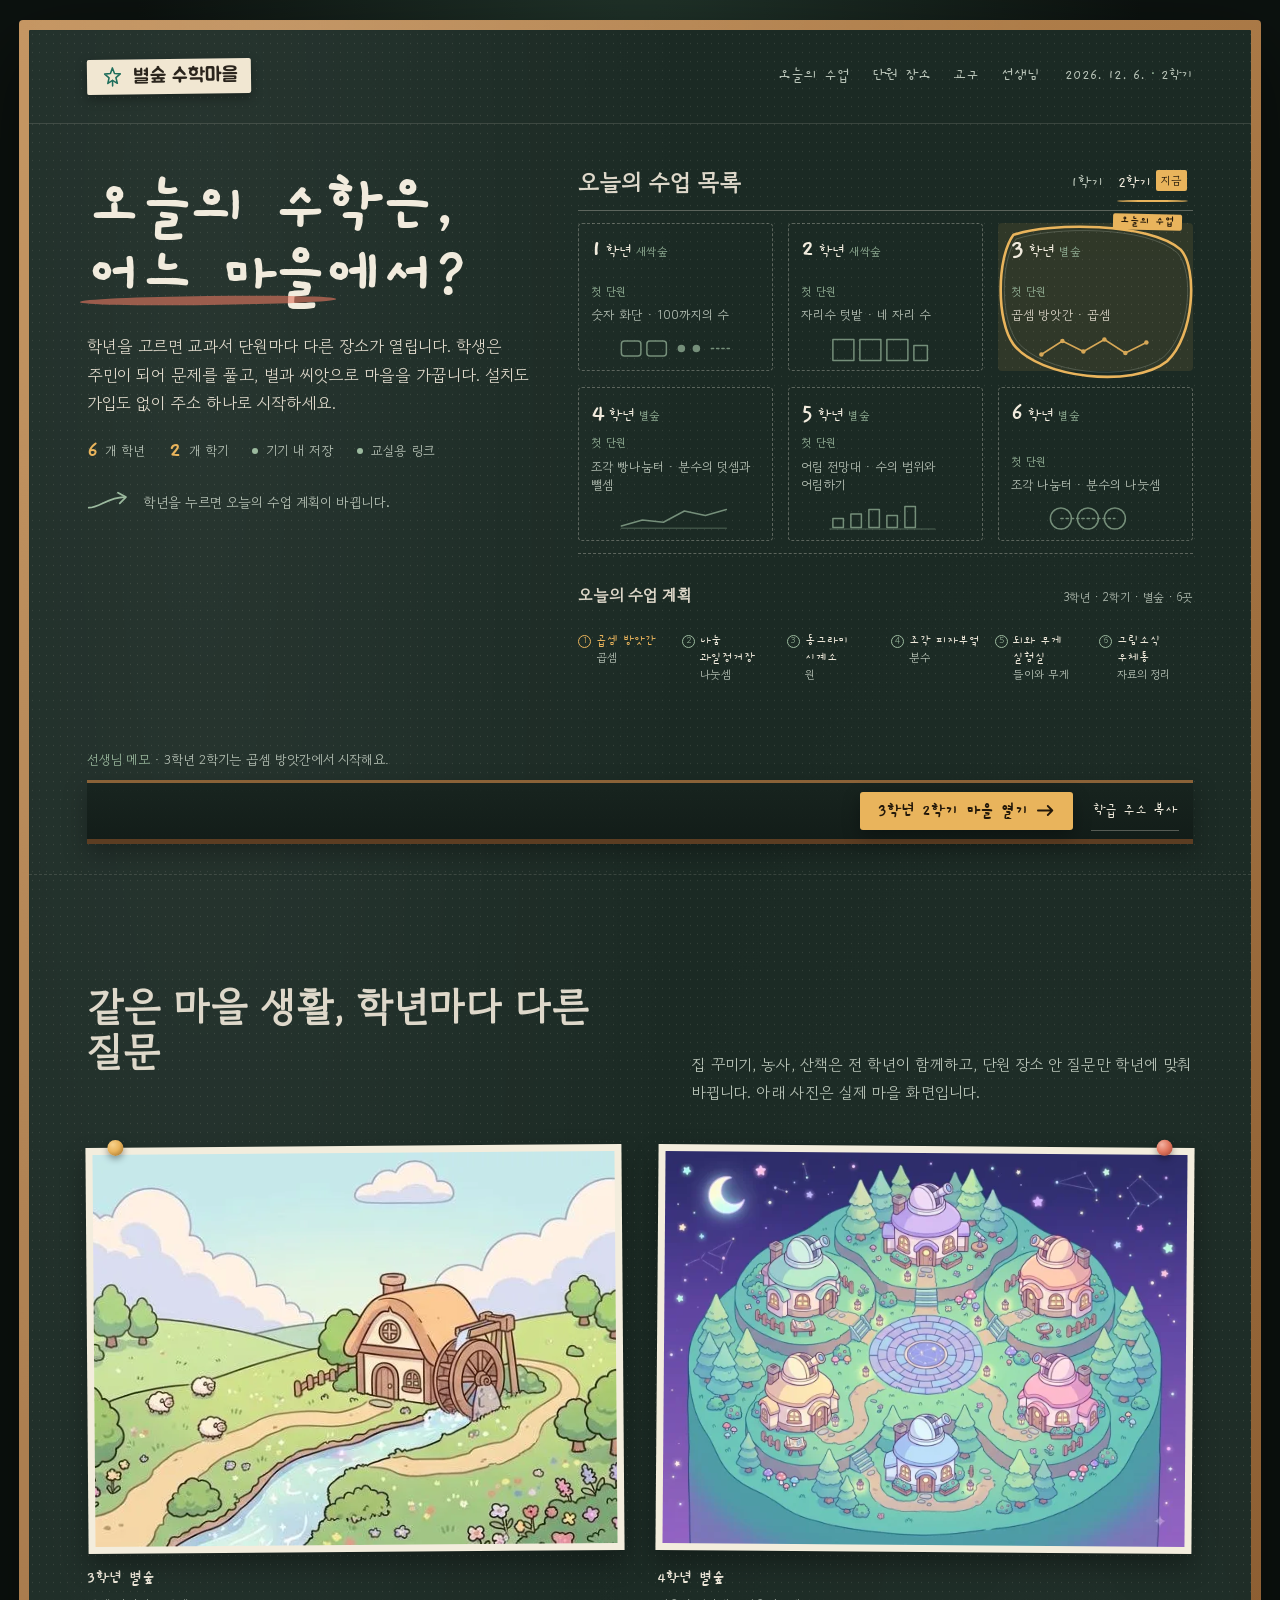
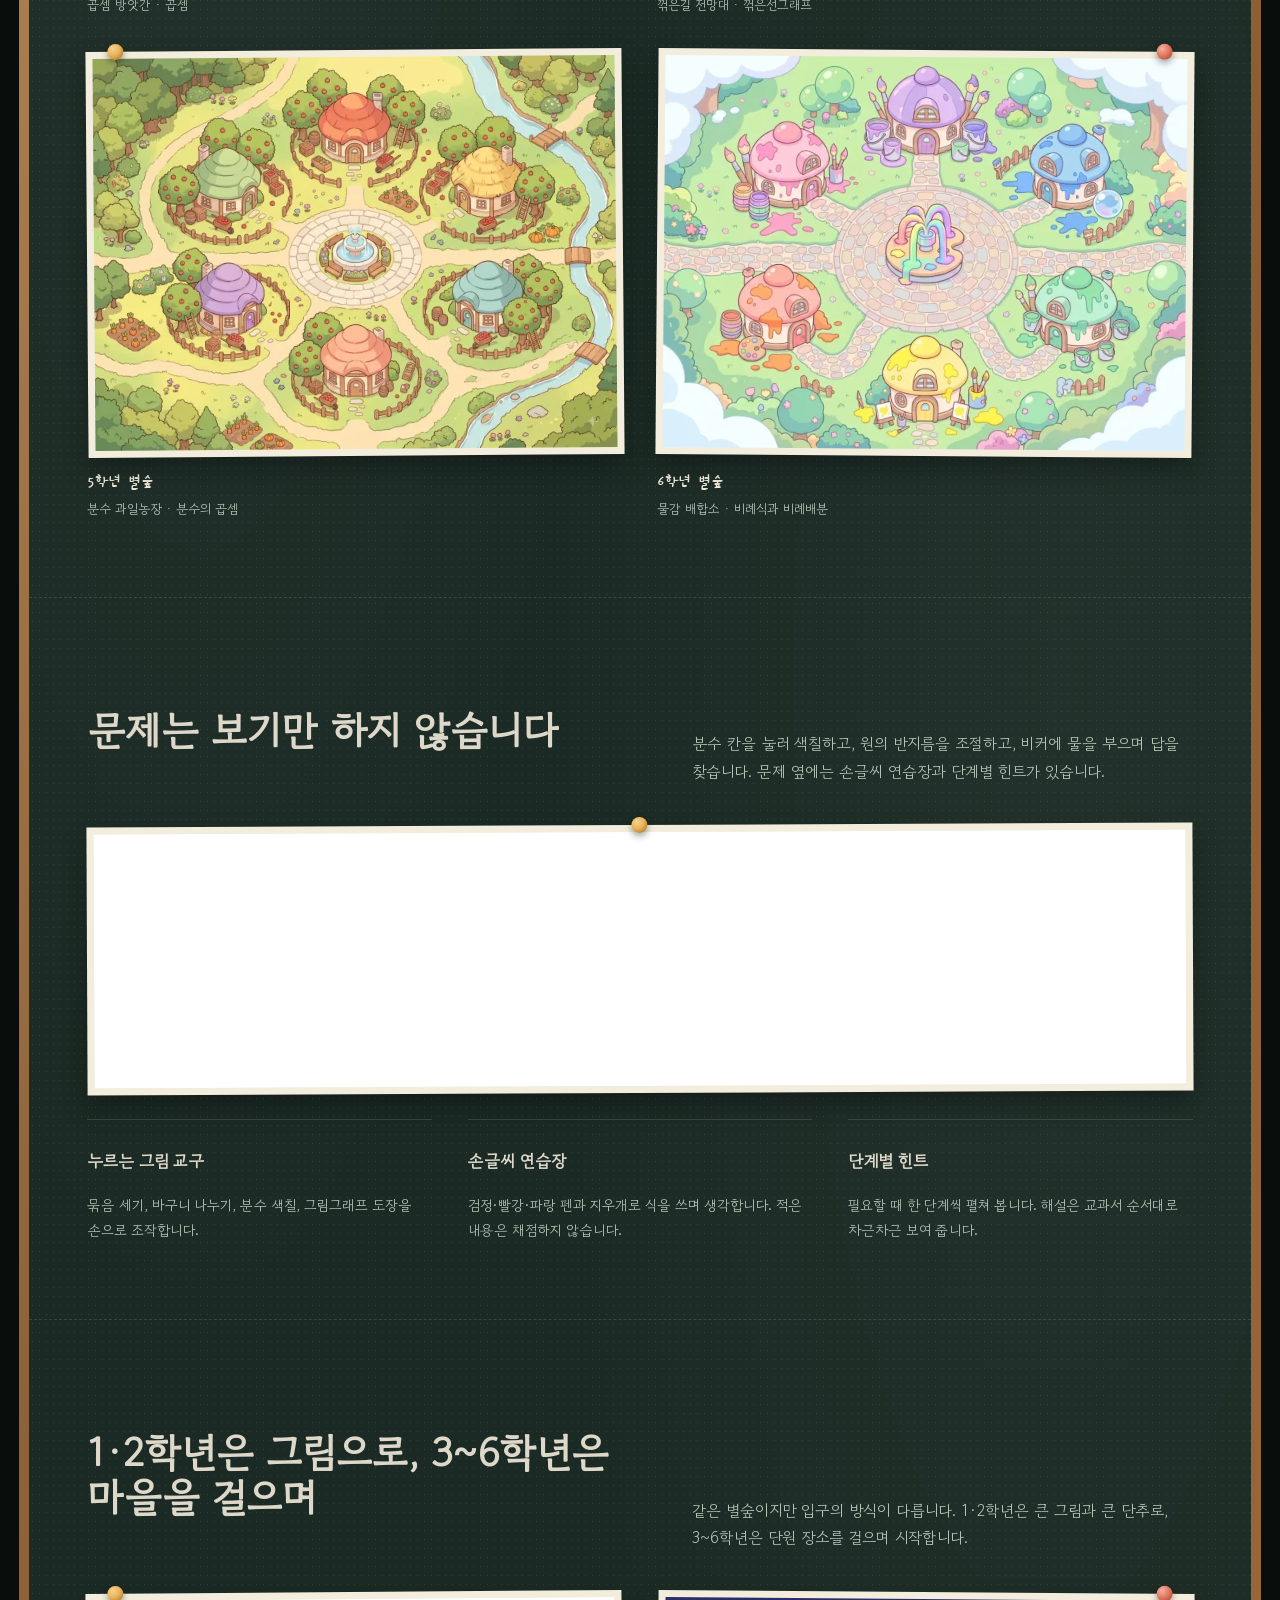
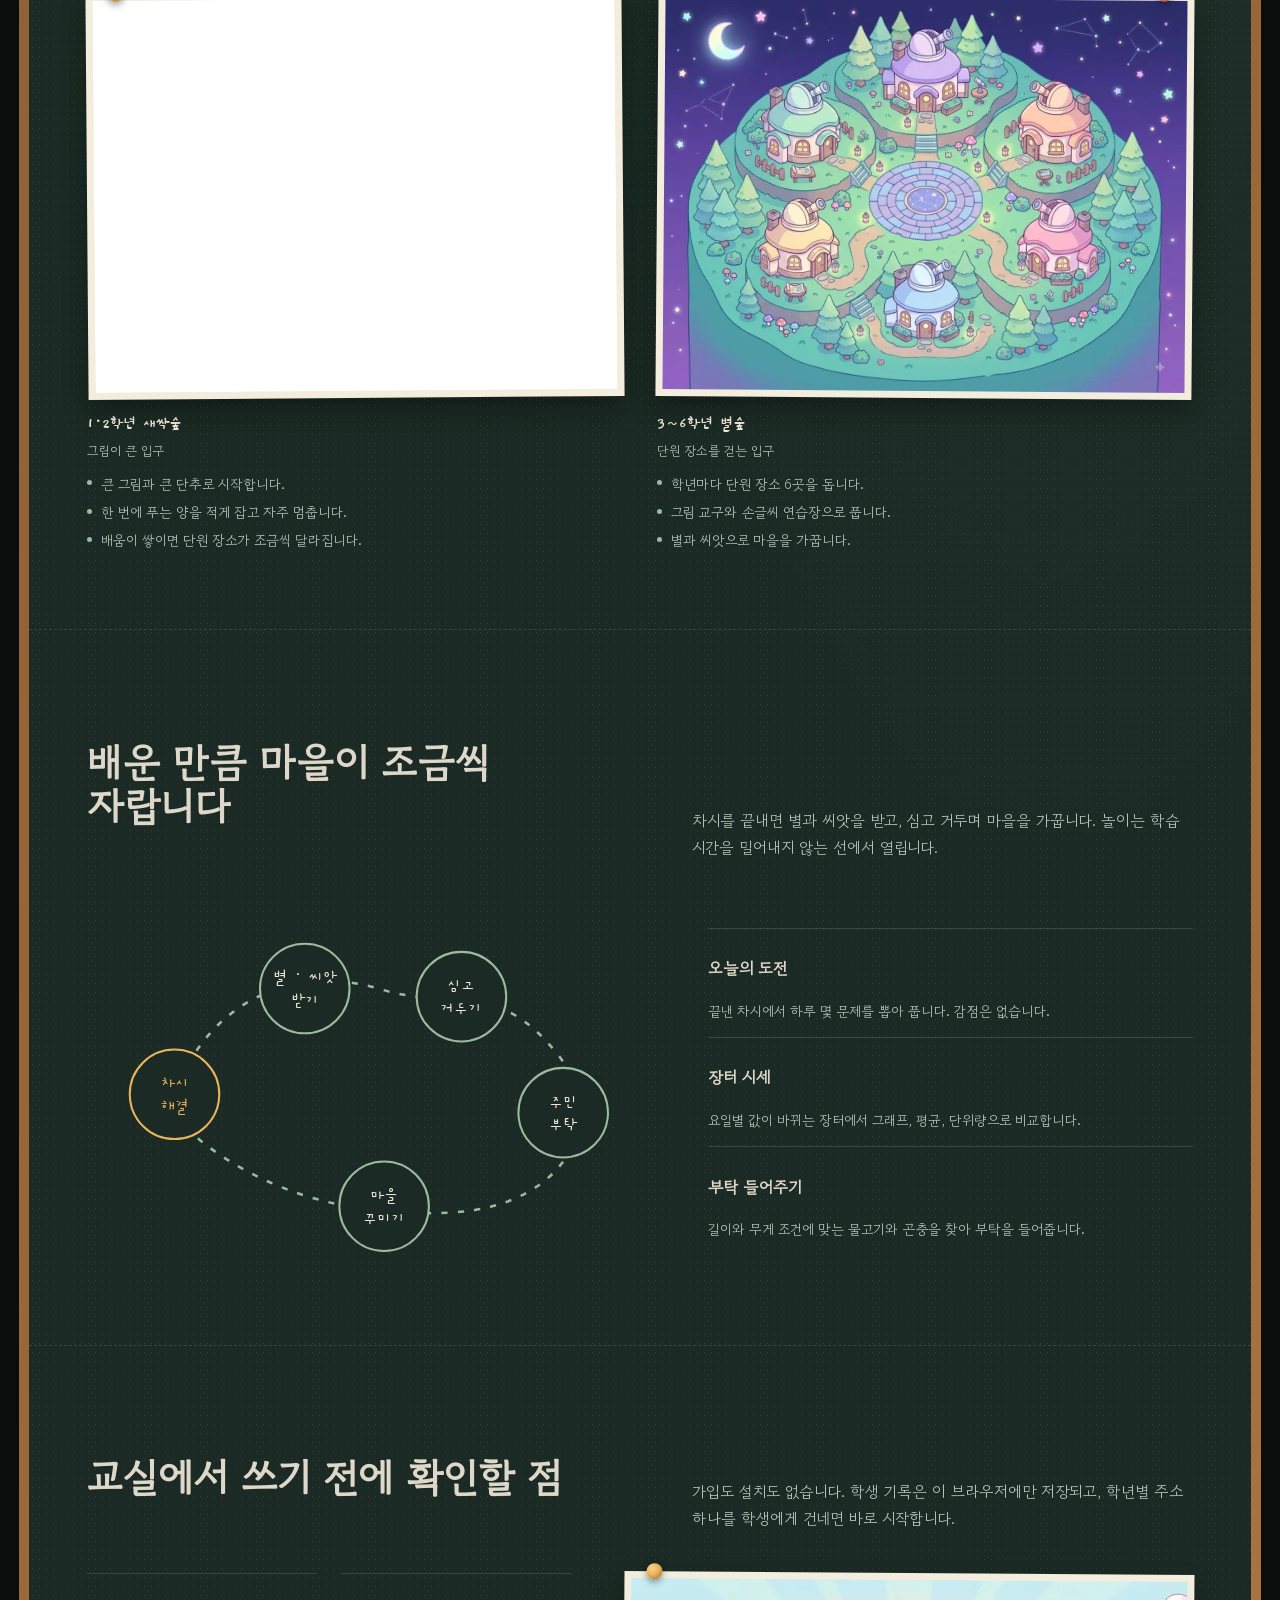
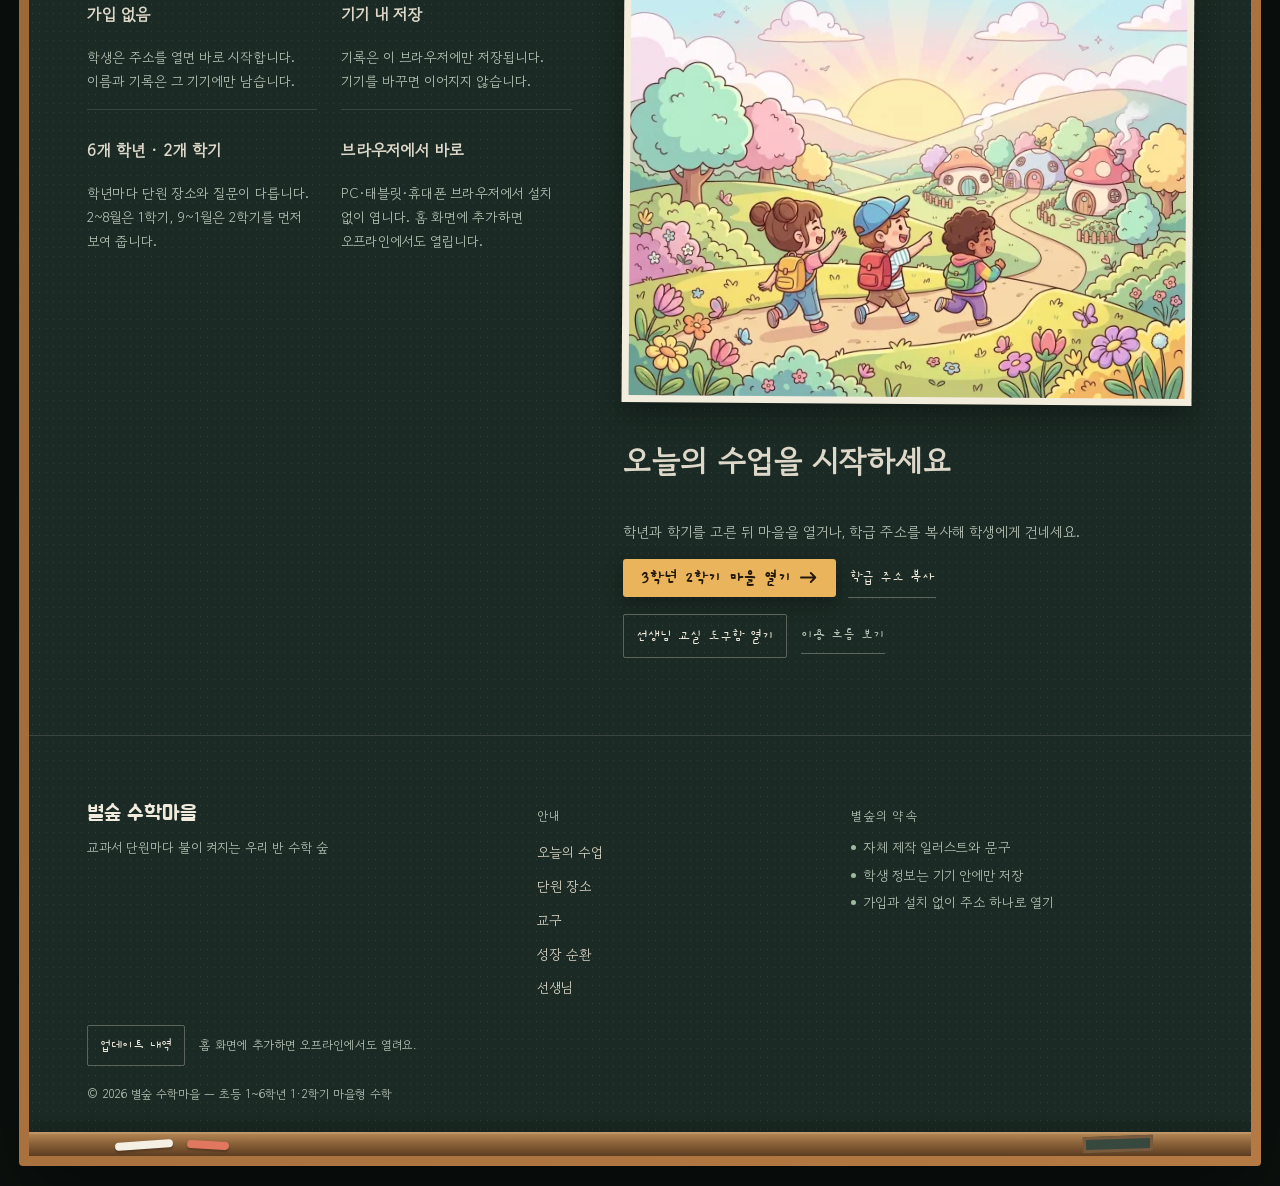
==== commit 12f2f7ac: "feat: 키보드/오프라인/백업·오답복습·계절이벤트·적응형 강화" ====
--- a/index.html
+++ b/index.html
@@ -358,6 +358,11 @@
 <h3 id="teacherTitle">선생님 교실 도구함</h3>
 <p class="dlg-lead">학년별 학급 주소를 복사해 알림장이나 칠판에 붙이세요. 학생 기록은 이 브라우저에만 저장됩니다.</p>
 <div id="teacherLinks" class="tbox-links"></div>
+<div class="tbox-backup" style="margin-top:12px;display:flex;gap:8px;flex-wrap:wrap;align-items:center">
+  <button id="exportBackup" type="button" class="mini-act">데이터 내보내기(JSON)</button>
+  <label class="mini-act" style="cursor:pointer">데이터 가져오기(JSON)<input id="importBackup" type="file" accept="application/json" style="display:none"></label>
+  <span style="font-size:13px;color:var(--chalk-dim)">기기 간 이어하기용 (가입/설치 없음)</span>
+</div>
 <button class="dlg-close" id="closeTeacher" type="button">닫기</button>
 </dialog>
 
